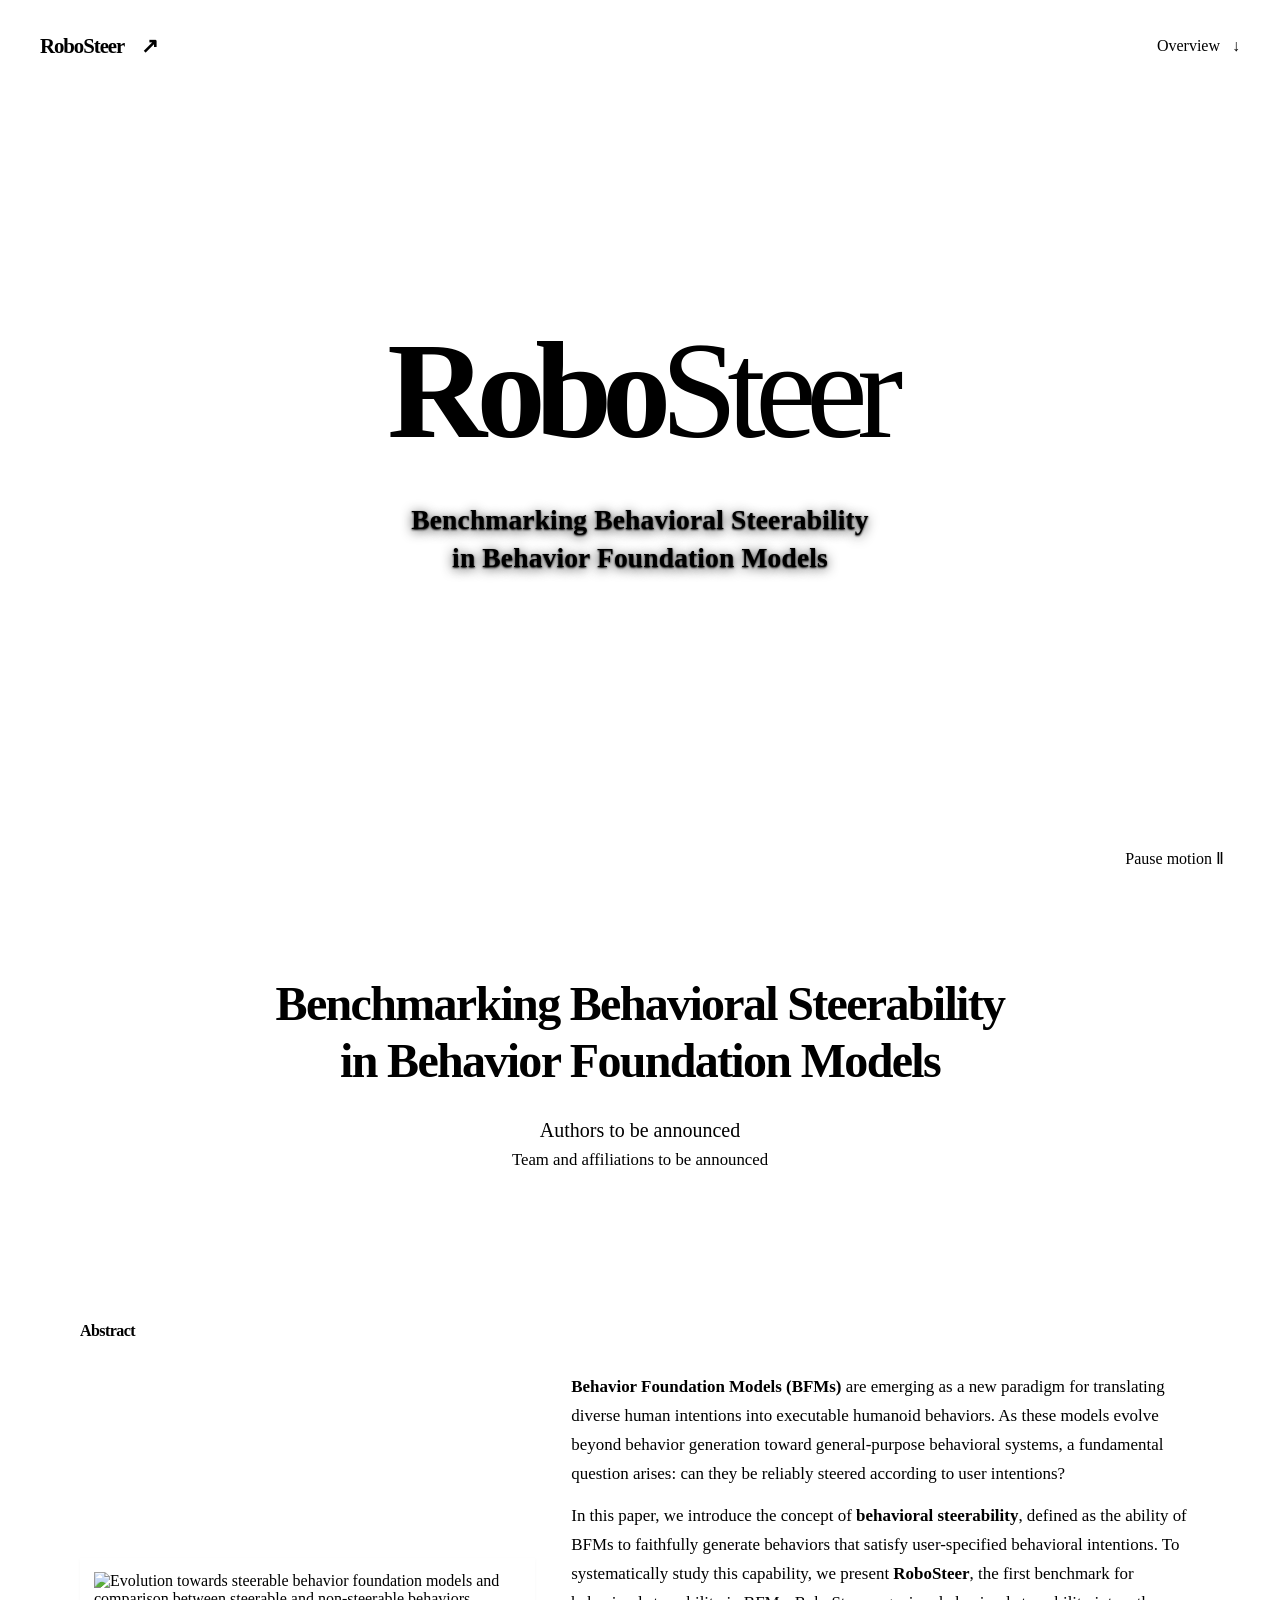
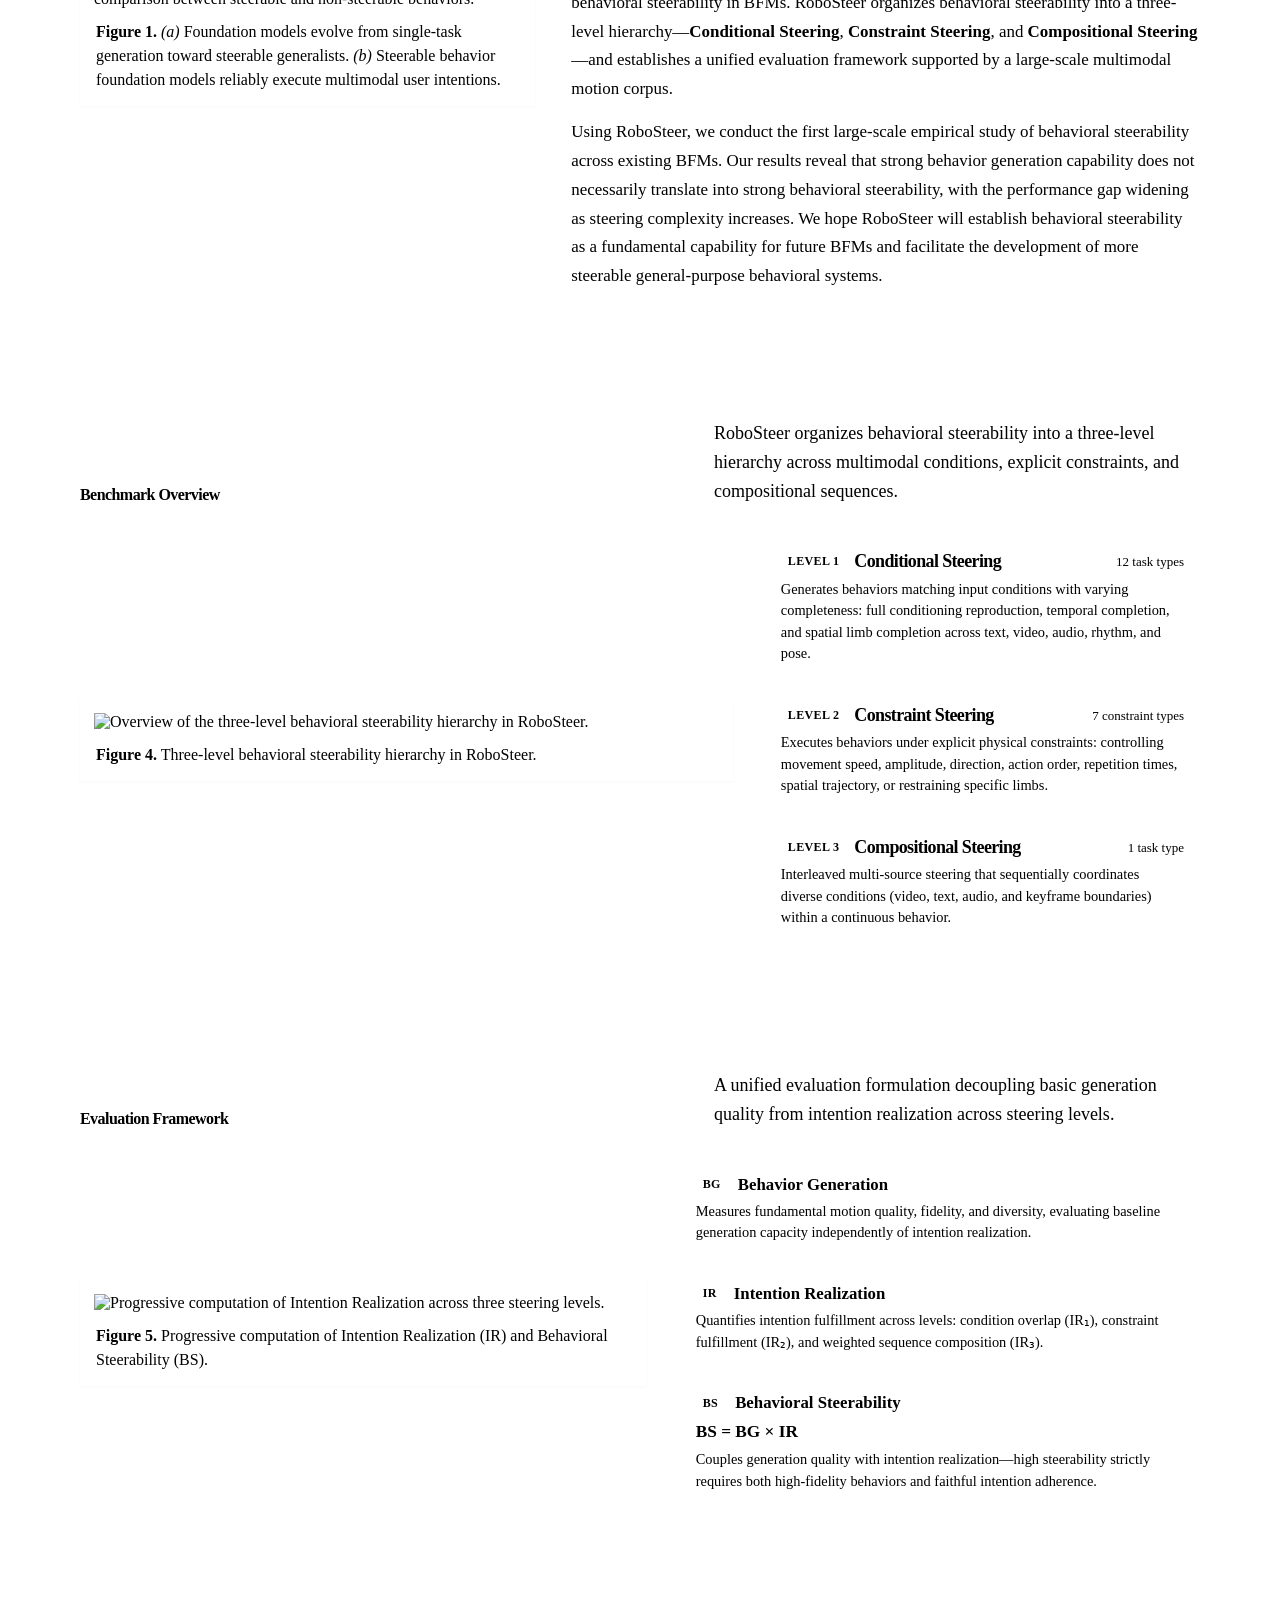
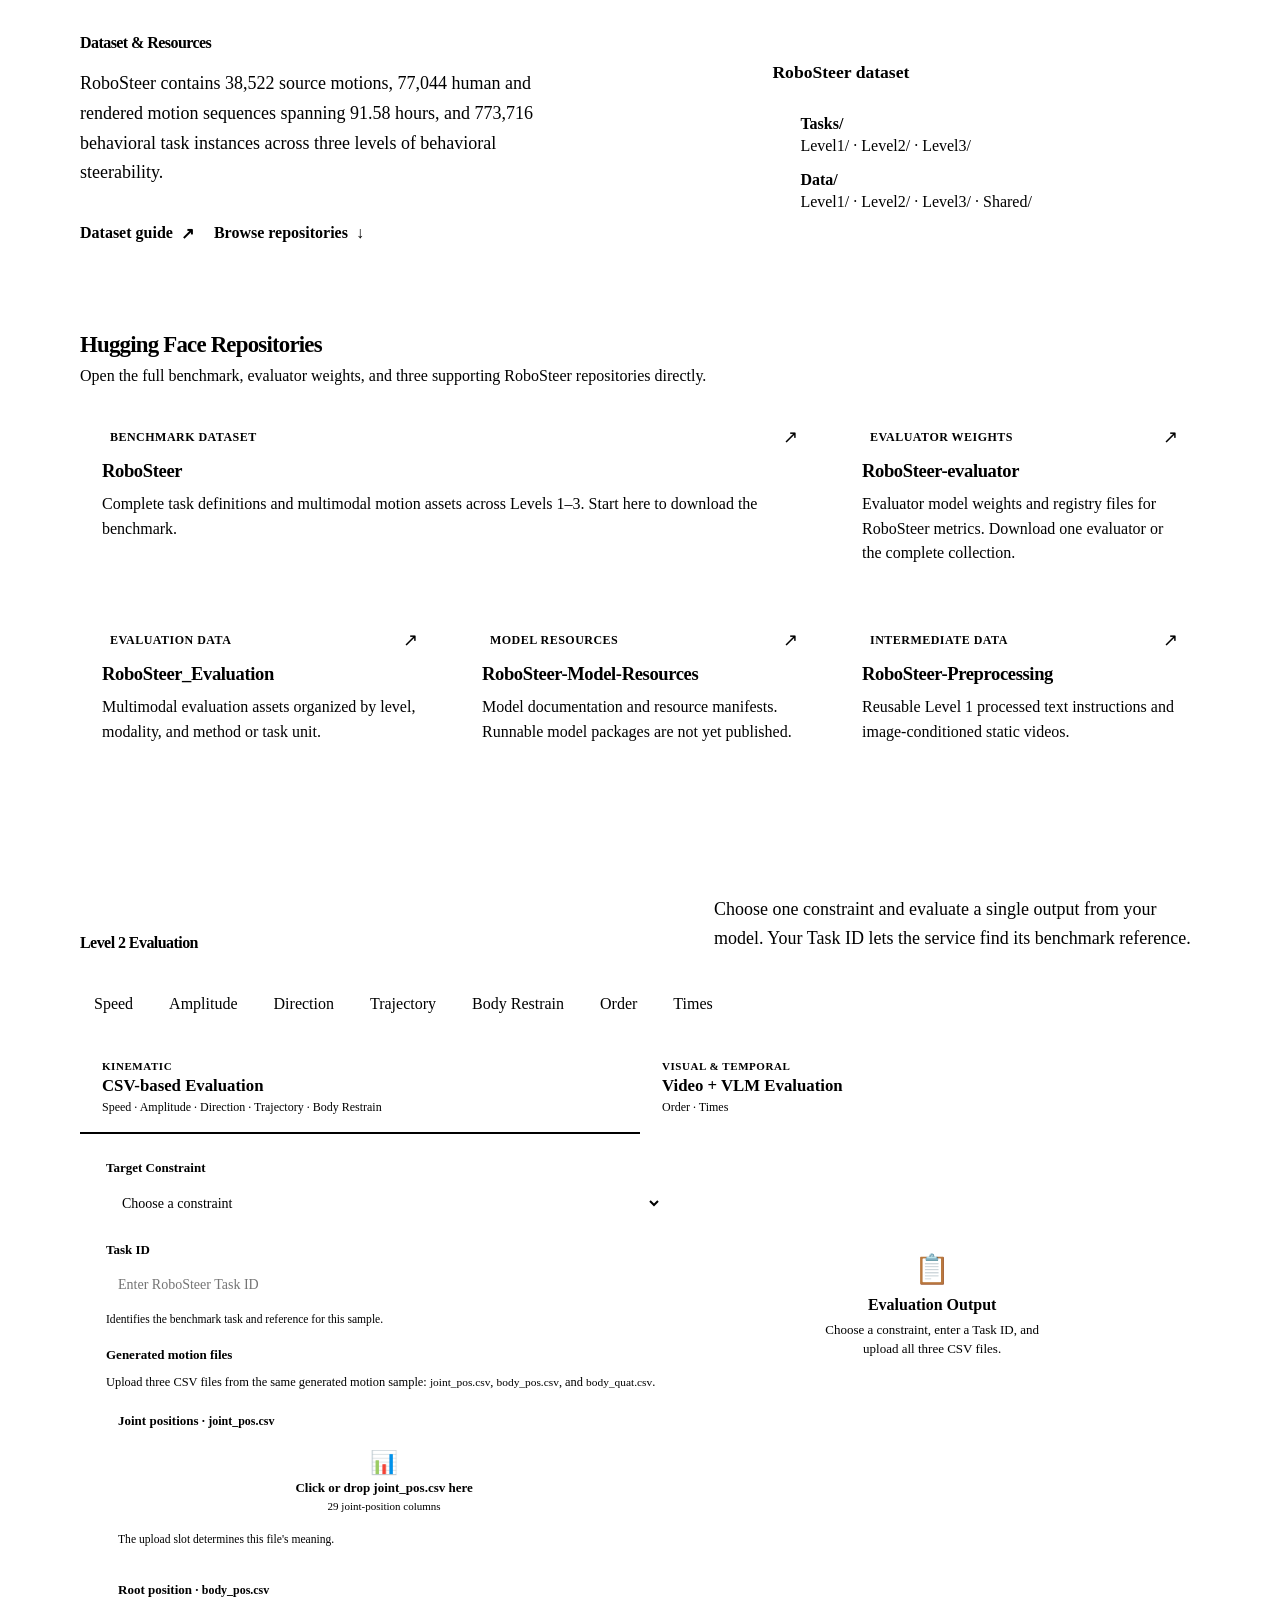
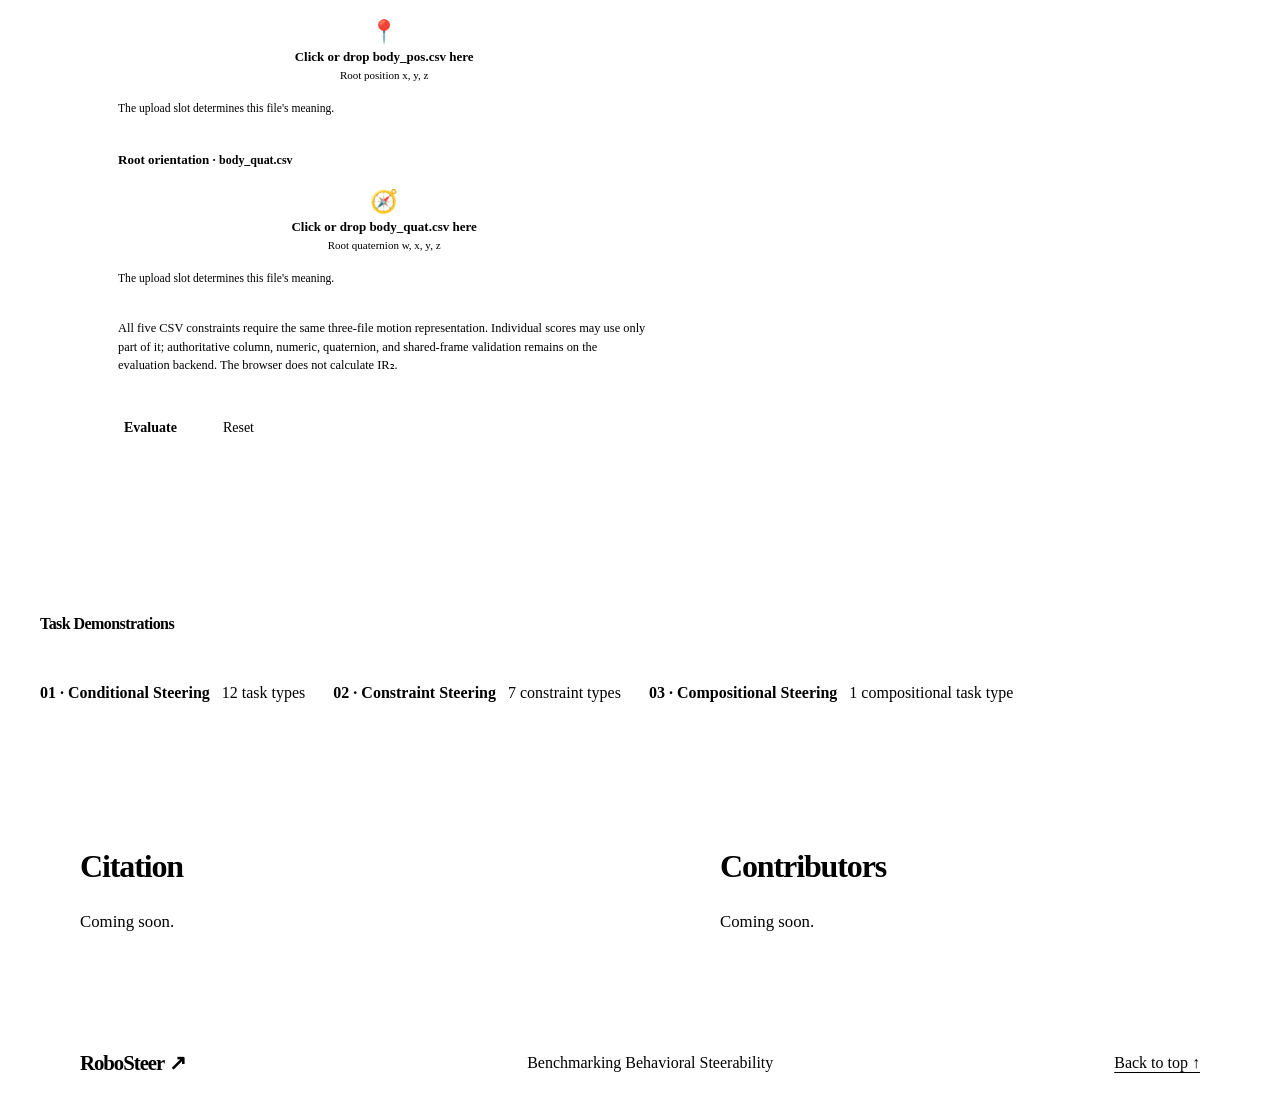
==== index.html @ c8e5ea8f "Remove Level 2 Try a Demo controls" ====
<!doctype html>
<html lang="en">
<head>
  <meta charset="utf-8">
  <meta name="viewport" content="width=device-width, initial-scale=1">
  <meta name="description" content="RoboSteer — Benchmarking Behavioral Steerability in Behavior Foundation Models. Explore the benchmark, motion examples, and project resources.">
  <meta name="theme-color" content="#10151b">
  <meta property="og:title" content="RoboSteer — Benchmarking Behavioral Steerability in Behavior Foundation Models">
  <meta property="og:description" content="Benchmarking Behavioral Steerability in Behavior Foundation Models.">
  <meta property="og:type" content="website">
  <title>RoboSteer — Benchmarking Behavioral Steerability in Behavior Foundation Models</title>
  <link rel="icon" href="assets/favicon.svg" type="image/svg+xml">
  <link rel="stylesheet" href="assets/fonts/fonts.css">
  <link rel="stylesheet" href="tokens.css">
  <link rel="stylesheet" href="styles.css?v=hf-navigation-20261003">
  <script src="site-content.js?v=hf-resources-20261003" defer></script>
  <script src="script.js?v=hf-buttons-20261003" defer></script>
  <script src="evaluation-config.js?v=level2-20261004-2" defer></script>
  <script src="evaluation-service.js?v=level2-20261004-2" defer></script>
  <script src="evaluation-ui.js?v=level2-20261004-2" defer></script>
</head>
<body>
  <a class="skip-link" href="#paper">Skip to project information</a>
  <main>
    <!-- 1. Title / Hero -->
    <section class="hero" id="home" aria-labelledby="hero-title">
      <div class="motion-wall" id="motion-wall" aria-hidden="true"><div class="hero-shade"></div></div>
      <header class="hero-nav"><a href="#home" class="wordmark" aria-label="RoboSteer home">RoboSteer<span class="brand-mark" aria-hidden="true">↗</span></a><a href="#paper">Overview <span aria-hidden="true">↓</span></a></header>
      <div class="hero-copy">
        <h1 id="hero-title">Robo<span>Steer</span></h1>
        <p>Benchmarking Behavioral Steerability<br class="desktop-break"> in Behavior Foundation Models</p>
      </div>
      <div class="hero-bottom"><button id="motion-toggle" type="button" aria-pressed="false">Pause motion <span aria-hidden="true">Ⅱ</span></button></div>
    </section>

    <section class="paper section" id="paper" aria-labelledby="paper-title">
      <div class="paper-inner">
        <h2 id="paper-title">Benchmarking Behavioral Steerability<br class="desktop-break"> in Behavior Foundation Models</h2>
        <p class="authors" id="authors">Authors to be announced</p>
        <p class="team" id="team">Team and affiliations to be announced</p>
        <nav class="resource-links" aria-label="Project resources" id="resource-links"></nav>
      </div>
    </section>

    <!-- 2. Abstract + Figure 1 -->
    <section class="section abstract-section" id="abstract-section" aria-labelledby="abstract-title">
      <div class="section-heading">
        <h2 id="abstract-title">Abstract</h2>
      </div>
      <div class="split-layout abstract-split">
        <figure class="paper-figure abstract-figure" id="fig-motivation">
          <img src="assets/figures/figure1-steerability-motivation.png" alt="Evolution towards steerable behavior foundation models and comparison between steerable and non-steerable behaviors." loading="lazy">
          <figcaption><strong>Figure 1.</strong> <em>(a)</em> Foundation models evolve from single-task generation toward steerable generalists. <em>(b)</em> Steerable behavior foundation models reliably execute multimodal user intentions.</figcaption>
        </figure>
        <div class="abstract-body" id="abstract">
          <p><strong>Behavior Foundation Models (BFMs)</strong> are emerging as a new paradigm for translating diverse human intentions into executable humanoid behaviors. As these models evolve beyond behavior generation toward general-purpose behavioral systems, a fundamental question arises: can they be reliably steered according to user intentions?</p>
          <p>In this paper, we introduce the concept of <strong>behavioral steerability</strong>, defined as the ability of BFMs to faithfully generate behaviors that satisfy user-specified behavioral intentions. To systematically study this capability, we present <strong>RoboSteer</strong>, the first benchmark for behavioral steerability in BFMs. RoboSteer organizes behavioral steerability into a three-level hierarchy—<strong>Conditional Steering</strong>, <strong>Constraint Steering</strong>, and <strong>Compositional Steering</strong>—and establishes a unified evaluation framework supported by a large-scale multimodal motion corpus.</p>
          <p>Using RoboSteer, we conduct the first large-scale empirical study of behavioral steerability across existing BFMs. Our results reveal that strong behavior generation capability does not necessarily translate into strong behavioral steerability, with the performance gap widening as steering complexity increases. We hope RoboSteer will establish behavioral steerability as a fundamental capability for future BFMs and facilitate the development of more steerable general-purpose behavioral systems.</p>
        </div>
      </div>
    </section>

    <!-- 3. Benchmark Overview + Figure 4 -->
    <section class="section overview-section" id="overview" aria-labelledby="overview-title">
      <div class="section-heading">
        <h2 id="overview-title">Benchmark Overview</h2>
        <p>RoboSteer organizes behavioral steerability into a three-level hierarchy across multimodal conditions, explicit constraints, and compositional sequences.</p>
      </div>

      <div class="split-layout overview-split">
        <figure class="paper-figure hierarchy-figure" id="fig-hierarchy">
          <img src="assets/figures/figure4-robosteer-hierarchy.png" alt="Overview of the three-level behavioral steerability hierarchy in RoboSteer." loading="lazy">
          <figcaption><strong>Figure 4.</strong> Three-level behavioral steerability hierarchy in RoboSteer.</figcaption>
        </figure>

        <div class="overview-levels">
          <article class="compact-level">
            <div class="compact-level-header">
              <span class="level-badge">Level 1</span>
              <h3>Conditional Steering</h3>
              <span class="task-count">12 task types</span>
            </div>
            <p>Generates behaviors matching input conditions with varying completeness: full conditioning reproduction, temporal completion, and spatial limb completion across text, video, audio, rhythm, and pose.</p>
          </article>

          <article class="compact-level">
            <div class="compact-level-header">
              <span class="level-badge">Level 2</span>
              <h3>Constraint Steering</h3>
              <span class="task-count">7 constraint types</span>
            </div>
            <p>Executes behaviors under explicit physical constraints: controlling movement speed, amplitude, direction, action order, repetition times, spatial trajectory, or restraining specific limbs.</p>
          </article>

          <article class="compact-level">
            <div class="compact-level-header">
              <span class="level-badge">Level 3</span>
              <h3>Compositional Steering</h3>
              <span class="task-count">1 task type</span>
            </div>
            <p>Interleaved multi-source steering that sequentially coordinates diverse conditions (video, text, audio, and keyframe boundaries) within a continuous behavior.</p>
          </article>
        </div>
      </div>
    </section>

    <!-- 4. Evaluation Framework + Figure 5 -->
    <section class="section framework-section" id="evaluation-framework" aria-labelledby="framework-title">
      <div class="section-heading">
        <h2 id="framework-title">Evaluation Framework</h2>
        <p>A unified evaluation formulation decoupling basic generation quality from intention realization across steering levels.</p>
      </div>
      <div class="split-layout framework-split">
        <figure class="paper-figure framework-figure" id="fig-framework">
          <img src="assets/figures/figure5-evaluation-framework.png" alt="Progressive computation of Intention Realization across three steering levels." loading="lazy">
          <figcaption><strong>Figure 5.</strong> Progressive computation of Intention Realization (IR) and Behavioral Steerability (BS).</figcaption>
        </figure>
        <div class="framework-summary">
          <div class="metric-card">
            <div class="metric-header">
              <span class="metric-badge">BG</span>
              <h4>Behavior Generation</h4>
            </div>
            <p>Measures fundamental motion quality, fidelity, and diversity, evaluating baseline generation capacity independently of intention realization.</p>
          </div>
          <div class="metric-card">
            <div class="metric-header">
              <span class="metric-badge">IR</span>
              <h4>Intention Realization</h4>
            </div>
            <p>Quantifies intention fulfillment across levels: condition overlap (IR₁), constraint fulfillment (IR₂), and weighted sequence composition (IR₃).</p>
          </div>
          <div class="metric-card metric-primary">
            <div class="metric-header">
              <span class="metric-badge">BS</span>
              <h4>Behavioral Steerability</h4>
            </div>
            <p class="formula-line"><strong>BS = BG × IR</strong></p>
            <p>Couples generation quality with intention realization—high steerability strictly requires both high-fidelity behaviors and faithful intention adherence.</p>
          </div>
        </div>
      </div>
    </section>

    <!-- 5. Dataset / Resources -->
    <section class="section dataset-section" id="dataset" aria-labelledby="dataset-title">
      <div class="dataset-header-grid">
        <div>
          <h2 id="dataset-title">Dataset &amp; Resources</h2>
          <p>RoboSteer contains 38,522 source motions, 77,044 human and rendered motion sequences spanning 91.58 hours, and 773,716 behavioral task instances across three levels of behavioral steerability.</p>
          <div class="dataset-actions">
            <a class="text-link" href="docs/dataset-guide.html">Dataset guide <span aria-hidden="true">↗</span></a>
            <a class="text-link hf-section-link" href="#hf-repositories">Browse repositories <span aria-hidden="true">↓</span></a>
          </div>
        </div>
        <div class="dataset-tree" role="img" aria-label="The dataset root contains Tasks with Levels 1, 2 and 3, and Data with Levels 1, 2, 3 and Shared.">
          <div class="tree-root">RoboSteer dataset</div>
          <div class="tree-branch"><strong>Tasks/</strong><span>Level1/ · Level2/ · Level3/</span></div>
          <div class="tree-branch"><strong>Data/</strong><span>Level1/ · Level2/ · Level3/ · Shared/</span></div>
        </div>
      </div>

      <div class="hf-resources" id="hf-repositories" aria-labelledby="hf-resources-title">
        <h3 class="hf-resources-title" id="hf-resources-title">Hugging Face Repositories</h3>
        <p class="hf-resources-intro">Open the full benchmark, evaluator weights, and three supporting RoboSteer repositories directly.</p>
        <div class="hf-cards-grid">
          <a class="hf-card hf-card-primary" href="https://huggingface.co/datasets/YanCORANV/RoboSteer" target="_blank" rel="noopener noreferrer">
            <div class="hf-card-top">
              <span class="hf-badge">Benchmark dataset</span>
              <span class="hf-arrow" aria-hidden="true">↗</span>
            </div>
            <h4>RoboSteer</h4>
            <p>Complete task definitions and multimodal motion assets across Levels 1–3. Start here to download the benchmark.</p>
          </a>
          <a class="hf-card" href="https://huggingface.co/Leontc/RoboSteer-evaluator" target="_blank" rel="noopener noreferrer">
            <div class="hf-card-top">
              <span class="hf-badge">Evaluator weights</span>
              <span class="hf-arrow" aria-hidden="true">↗</span>
            </div>
            <h4>RoboSteer-evaluator</h4>
            <p>Evaluator model weights and registry files for RoboSteer metrics. Download one evaluator or the complete collection.</p>
          </a>
          <a class="hf-card" href="https://huggingface.co/datasets/PhoebeCC/RoboSteer_Evaluation" target="_blank" rel="noopener noreferrer">
            <div class="hf-card-top">
              <span class="hf-badge">Evaluation data</span>
              <span class="hf-arrow" aria-hidden="true">↗</span>
            </div>
            <h4>RoboSteer_Evaluation</h4>
            <p>Multimodal evaluation assets organized by level, modality, and method or task unit.</p>
          </a>
          <a class="hf-card" href="https://huggingface.co/datasets/PhoebeCC/RoboSteer-Model-Resources" target="_blank" rel="noopener noreferrer">
            <div class="hf-card-top">
              <span class="hf-badge">Model resources</span>
              <span class="hf-arrow" aria-hidden="true">↗</span>
            </div>
            <h4>RoboSteer-Model-Resources</h4>
            <p>Model documentation and resource manifests. Runnable model packages are not yet published.</p>
          </a>
          <a class="hf-card" href="https://huggingface.co/datasets/PhoebeCC/RoboSteer-Preprocessing" target="_blank" rel="noopener noreferrer">
            <div class="hf-card-top">
              <span class="hf-badge">Intermediate Data</span>
              <span class="hf-arrow" aria-hidden="true">↗</span>
            </div>
            <h4>RoboSteer-Preprocessing</h4>
            <p>Reusable Level 1 processed text instructions and image-conditioned static videos.</p>
          </a>
        </div>
      </div>
    </section>

    <!-- 6. Level 2 Evaluation -->
    <section class="section evaluation-section" id="evaluation" aria-labelledby="evaluation-title">
      <div class="section-heading">
        <h2 id="evaluation-title">Level 2 Evaluation</h2>
        <p>Choose one constraint and evaluate a single output from your model. Your Task ID lets the service find its benchmark reference.</p>
      </div>
      <div class="eval-constraint-picker" id="eval-constraint-picker" role="group" aria-label="Choose one of seven Level 2 constraints">
        <button type="button" data-constraint="speed" aria-pressed="false">Speed</button>
        <button type="button" data-constraint="amplitude" aria-pressed="false">Amplitude</button>
        <button type="button" data-constraint="direction" aria-pressed="false">Direction</button>
        <button type="button" data-constraint="trajectory" aria-pressed="false">Trajectory</button>
        <button type="button" data-constraint="body_restrain" aria-pressed="false">Body Restrain</button>
        <button type="button" data-constraint="order" aria-pressed="false">Order</button>
        <button type="button" data-constraint="times" aria-pressed="false">Times</button>
      </div>

      <div class="eval-card">
        <div class="eval-tabs" role="tablist" aria-label="Evaluation asset type">
          <button class="eval-tab active" id="tab-csv" role="tab" aria-selected="true" aria-controls="panel-csv" type="button"><span class="tab-badge">Kinematic</span><span class="tab-title">CSV-based Evaluation</span><span class="tab-subtitle">Speed · Amplitude · Direction · Trajectory · Body Restrain</span></button>
          <button class="eval-tab" id="tab-vlm" role="tab" aria-selected="false" aria-controls="panel-vlm" type="button"><span class="tab-badge">Visual &amp; Temporal</span><span class="tab-title">Video + VLM Evaluation</span><span class="tab-subtitle">Order · Times</span></button>
        </div>

        <div class="eval-panel active" id="panel-csv" role="tabpanel" aria-labelledby="tab-csv">
          <div class="eval-grid">
            <form class="eval-form" id="csv-evaluation-form" novalidate>
              <div class="eval-field"><label class="eval-label" for="csv-constraint-select">Target Constraint</label><select id="csv-constraint-select" class="eval-select" name="constraint"><option value="">Choose a constraint</option><option value="speed">Speed</option><option value="amplitude">Amplitude</option><option value="direction">Direction</option><option value="trajectory">Trajectory</option><option value="body_restrain">Body Restrain</option></select></div>
              <div class="eval-field"><label class="eval-label" for="csv-task-id">Task ID</label><input id="csv-task-id" name="task_id" class="eval-input" type="text" autocomplete="off" spellcheck="false" placeholder="Enter RoboSteer Task ID"><span class="field-hint">Identifies the benchmark task and reference for this sample.</span></div>
              <div class="eval-field eval-upload-group">
                <span class="eval-label">Generated motion files</span>
                <p class="eval-upload-intro">Upload three CSV files from the same generated motion sample: <code>joint_pos.csv</code>, <code>body_pos.csv</code>, and <code>body_quat.csv</code>.</p>
                <div class="csv-upload-list">
                  <section class="csv-upload-slot" aria-labelledby="csv-joint-pos-label">
                    <label class="eval-label" id="csv-joint-pos-label" for="csv-joint-pos-file-input">Joint positions · <code>joint_pos.csv</code></label>
                    <div class="eval-dropzone" id="csv-joint-pos-dropzone" tabindex="0" role="button" aria-label="Upload joint_pos.csv"><input type="file" id="csv-joint-pos-file-input" class="dropzone-input" tabindex="-1" aria-hidden="true"><div class="dropzone-content"><span class="dropzone-icon" aria-hidden="true">📊</span><span class="dropzone-text" id="csv-joint-pos-file-name">Click or drop joint_pos.csv here</span><span class="dropzone-sub">29 joint-position columns</span></div></div>
                    <div class="eval-file-actions" id="csv-joint-pos-file-actions" hidden><button type="button" id="csv-joint-pos-replace">Replace</button><button type="button" id="csv-joint-pos-remove">Remove</button></div>
                    <span class="field-hint file-slot-note" id="csv-joint-pos-file-note">The upload slot determines this file's meaning.</span>
                  </section>
                  <section class="csv-upload-slot" aria-labelledby="csv-body-pos-label">
                    <label class="eval-label" id="csv-body-pos-label" for="csv-body-pos-file-input">Root position · <code>body_pos.csv</code></label>
                    <div class="eval-dropzone" id="csv-body-pos-dropzone" tabindex="0" role="button" aria-label="Upload body_pos.csv"><input type="file" id="csv-body-pos-file-input" class="dropzone-input" tabindex="-1" aria-hidden="true"><div class="dropzone-content"><span class="dropzone-icon" aria-hidden="true">📍</span><span class="dropzone-text" id="csv-body-pos-file-name">Click or drop body_pos.csv here</span><span class="dropzone-sub">Root position x, y, z</span></div></div>
                    <div class="eval-file-actions" id="csv-body-pos-file-actions" hidden><button type="button" id="csv-body-pos-replace">Replace</button><button type="button" id="csv-body-pos-remove">Remove</button></div>
                    <span class="field-hint file-slot-note" id="csv-body-pos-file-note">The upload slot determines this file's meaning.</span>
                  </section>
                  <section class="csv-upload-slot" aria-labelledby="csv-body-quat-label">
                    <label class="eval-label" id="csv-body-quat-label" for="csv-body-quat-file-input">Root orientation · <code>body_quat.csv</code></label>
                    <div class="eval-dropzone" id="csv-body-quat-dropzone" tabindex="0" role="button" aria-label="Upload body_quat.csv"><input type="file" id="csv-body-quat-file-input" class="dropzone-input" tabindex="-1" aria-hidden="true"><div class="dropzone-content"><span class="dropzone-icon" aria-hidden="true">🧭</span><span class="dropzone-text" id="csv-body-quat-file-name">Click or drop body_quat.csv here</span><span class="dropzone-sub">Root quaternion w, x, y, z</span></div></div>
                    <div class="eval-file-actions" id="csv-body-quat-file-actions" hidden><button type="button" id="csv-body-quat-replace">Replace</button><button type="button" id="csv-body-quat-remove">Remove</button></div>
                    <span class="field-hint file-slot-note" id="csv-body-quat-file-note">The upload slot determines this file's meaning.</span>
                  </section>
                </div>
                <p class="eval-contract-note">All five CSV constraints require the same three-file motion representation. Individual scores may use only part of it; authoritative column, numeric, quaternion, and shared-frame validation remains on the evaluation backend. The browser does not calculate IR₂.</p>
              </div>
              <div class="eval-actions"><button type="submit" class="btn-eval" id="btn-eval-csv">Evaluate</button><button type="button" class="btn-reset" id="btn-reset-csv">Reset</button></div>
            </form>
            <div class="eval-result-card" id="csv-result-box" role="status" aria-live="polite"><div class="result-placeholder"><span class="placeholder-icon">📋</span><h4>Evaluation Output</h4><p>Choose a constraint, enter a Task ID, and upload all three CSV files.</p></div></div>
          </div>
        </div>

        <div class="eval-panel" id="panel-vlm" role="tabpanel" aria-labelledby="tab-vlm" hidden>
          <div class="eval-grid">
            <form class="eval-form" id="vlm-evaluation-form" novalidate>
              <div class="eval-field"><label class="eval-label" for="vlm-constraint-select">Target Constraint</label><select id="vlm-constraint-select" class="eval-select" name="constraint"><option value="">Choose a constraint</option><option value="order">Order</option><option value="times">Times</option></select></div>
              <div class="eval-field"><label class="eval-label" for="vlm-task-id">Task ID</label><input id="vlm-task-id" name="task_id" class="eval-input" type="text" autocomplete="off" spellcheck="false" placeholder="Enter RoboSteer Task ID"><span class="field-hint">Identifies the benchmark task and reference for this sample.</span></div>
              <div class="eval-field"><label class="eval-label" for="vlm-provider-select">VLM Provider</label><select id="vlm-provider-select" class="eval-select" name="provider"><option value="">Choose a provider</option></select></div>
              <div class="eval-field"><label class="eval-label" for="vlm-model-name">Model Name</label><input type="text" id="vlm-model-name" class="eval-input" name="model_name" autocomplete="off" autocapitalize="off" spellcheck="false" placeholder="Enter the provider's model ID" required><span class="field-hint">Use the exact model ID recognized by the selected service.</span></div>
              <div class="eval-field"><label class="eval-label" for="vlm-base-url">Base URL</label><input type="url" id="vlm-base-url" class="eval-input" name="base_url" autocomplete="off" autocapitalize="off" spellcheck="false" inputmode="url" placeholder="https://example.com/v1"><span class="field-hint">Enter an API root, not a request path. It must be reachable from the evaluation backend; this webpage never calls your model service directly. HTTPS is required on the published site.</span></div>
              <div class="eval-field"><label class="eval-label" for="vlm-api-key">API Key</label><input type="password" id="vlm-api-key" class="eval-input" name="api_key" autocomplete="off" autocapitalize="off" spellcheck="false" required><span class="field-hint">Required for every provider in this version and used only for this request. It is never stored by the webpage.</span></div>
              <div class="eval-field">
                <label class="eval-label" for="vlm-file-input">Model output video</label>
                <div class="eval-dropzone" id="vlm-dropzone" tabindex="0" role="button" aria-label="Upload video file"><input type="file" id="vlm-file-input" class="dropzone-input" tabindex="-1" aria-hidden="true"><div class="dropzone-content"><span class="dropzone-icon" aria-hidden="true">🎬</span><span class="dropzone-text" id="vlm-file-name">Click or drop a video file here</span><span class="dropzone-sub" id="vlm-file-types">One sample · Video</span></div></div>
                <div class="eval-file-actions" id="vlm-file-actions" hidden><button type="button" id="vlm-replace">Replace</button><button type="button" id="vlm-remove">Remove</button></div>
              </div>
              <div class="eval-actions"><button type="submit" class="btn-eval" id="btn-eval-vlm">Evaluate</button><button type="button" class="btn-reset" id="btn-reset-vlm">Reset</button></div>
            </form>
            <div class="eval-result-card" id="vlm-result-box" role="status" aria-live="polite"><div class="result-placeholder"><span class="placeholder-icon">👁️</span><h4>VLM Evaluation Output</h4><p>Choose Order or Times, enter a Task ID, upload video, and provide your VLM credentials.</p></div></div>
          </div>
        </div>
      </div>
      <p class="eval-backend-note" id="eval-backend-note"></p>
    </section>

    <!-- 7. Task Demonstrations -->
    <section class="cases-section" id="cases" aria-labelledby="cases-title">
      <div class="section">
        <div class="section-heading"><h2 id="cases-title">Task Demonstrations</h2></div>
        <nav class="case-navigation" aria-label="Browse cases by benchmark level">
          <a href="#cases-level-1">01 · Conditional Steering <span>12 task types</span></a>
          <a href="#cases-level-2">02 · Constraint Steering <span>7 constraint types</span></a>
          <a href="#cases-level-3">03 · Compositional Steering <span>1 compositional task type</span></a>
        </nav>
        <div id="case-grid"></div>
      </div>
    </section>

    <!-- 8. Citation & 9. Contributors -->
    <section class="section closing" id="citation" aria-labelledby="citation-title">
      <div>
        <h2 id="citation-title">Citation</h2>
        <p id="citation-note">Coming soon.</p>
        <pre id="bibtex" hidden></pre>
        <button class="copy-button" id="copy-citation" type="button" hidden>Copy BibTeX</button>
        <p id="copy-status" role="status"></p>
      </div>
      <div>
        <h2 id="contributors-title">Contributors</h2>
        <p id="contributors">Coming soon.</p>
      </div>
    </section>
  </main>
  <footer>
    <a href="#home" class="wordmark">RoboSteer<span class="brand-mark" aria-hidden="true">↗</span></a>
    <span>Benchmarking Behavioral Steerability</span>
    <a href="#home">Back to top ↑</a>
  </footer>
  <noscript>
    <p class="noscript-note">Enable JavaScript to view the motion wall and dynamic examples. The benchmark overview and dataset guide are available above.</p>
  </noscript>
</body>
</html>
---- styles.css ----
/* Hallmark · macrostructure: Marquee Hero · tone: technical · theme: Plain · anchor hue: blue · nav: N9 · footer: Ft2 */
/* Hallmark · source-level critique: P4 H4 E3 S5 R4 V4; rendered viewport QA not performed. */
/* User reference: BFM-Zero motion backdrop + academic paper information. */
* { box-sizing: border-box; }
html, body { margin: 0; overflow-x: clip; }
html { scroll-behavior: smooth; scroll-padding-top: 24px; }
body { background: var(--color-paper); color: var(--color-ink); font: 400 var(--text-body)/1.65 var(--font-body); }
button, a { -webkit-tap-highlight-color: var(--color-transparent); }
a { color: inherit; text-underline-offset: .25em; }
button { font: inherit; cursor: pointer; }
a:focus-visible, button:focus-visible, summary:focus-visible, video:focus-visible { outline: 3px solid var(--color-focus); outline-offset: 5px; }
button:disabled, [aria-disabled="true"] { cursor: default; }
button:active:not(:disabled), a:active { opacity: .8; }
h1, h2, h3 { font-family: var(--font-display); line-height: 1.18; letter-spacing: -.035em; font-style: normal; min-width: 0; overflow-wrap: anywhere; }
p, h1, h2, h3, ul { margin-top: 0; }
img, video { max-width: 100%; display: block; }
[hidden] { display: none !important; }
.skip-link { position: absolute; z-index: 20; left: 16px; top: -100px; padding: 12px 20px; background: var(--color-paper); }
.skip-link:focus { top: 12px; }
.hero { height: var(--wall-height, 100svh); position: relative; isolation: isolate; background: var(--color-dark); color: var(--color-white); display: grid; align-items: center; }
.motion-wall { position: absolute; inset: 0; display: grid; grid-template-columns: repeat(var(--wall-columns, 6), minmax(0, 1fr)); grid-template-rows: repeat(var(--wall-rows, 4), minmax(0, 1fr)); gap: 0; background: var(--color-motion-backdrop); z-index: -3; }
.motion-tile { position: relative; container-type: inline-size; min-width: 0; min-height: 0; padding: 0; border: 0; }
.motion-label { position: absolute; z-index: 2; left: 50%; top: 50%; transform: translate(-50%, -50%); width: 94%; color: var(--color-white); opacity: .18; font: 700 clamp(1.125rem, 11cqw, 4rem)/1.05 var(--font-display); letter-spacing: -.035em; text-align: center; text-wrap: balance; pointer-events: none; }
.motion-tile video { width: 100%; height: 100%; object-fit: contain; object-position: center; min-height: 0; min-width: 0; border: 0; border-radius: 0; }
.motion-tile.failed video { opacity: .25; }
.hero-shade { position: absolute; inset: 0; z-index: 1; pointer-events: none; background: radial-gradient(ellipse 60% 32% at 50% 62%, oklch(8% 0.02 250 / .58), oklch(8% 0.02 250 / .3) 48%, transparent 100%), linear-gradient(180deg, var(--color-veil-edge), var(--color-veil) 30%, var(--color-veil) 65%, var(--color-veil-edge)); }
.hero-nav { position: absolute; top: 0; width: 100%; display: flex; align-items: center; justify-content: space-between; padding: 24px 40px; gap: 16px; }
.hero-nav a { text-decoration: none; min-height: 44px; display: inline-flex; align-items: center; gap: 12px; white-space: nowrap; }
.wordmark { font-family: var(--font-display); font-weight: 700; font-size: 1.3rem; letter-spacing: -.05em; text-decoration: none; }
.brand-mark { color: inherit; margin-left: 5px; }
.hero-copy { padding: 100px 24px; text-align: center; }
.hero-copy h1 { font-size: clamp(4rem, 10.8vw, 10rem); font-weight: 650; line-height: 1; margin-bottom: 40px; letter-spacing: -.075em; }
.hero-copy h1 span { font-weight: 400; }
.hero-copy p { max-width: 840px; margin: 0 auto; color: var(--color-white); font-size: clamp(1.25rem, 2.15vw, 1.875rem); font-weight: 650; line-height: 1.4; letter-spacing: .005em; text-shadow: 0 1px 2px oklch(0% 0 0 / .95), 0 2px 12px oklch(0% 0 0 / .85); text-wrap: balance; }
.hero-bottom { position: absolute; bottom: 20px; left: 40px; right: 40px; display: flex; align-items: center; justify-content: flex-end; gap: 16px; font-size: var(--text-sm); }
.hero-bottom p { margin: 0; color: var(--color-hero-muted); }
.hero-bottom button { background: var(--color-dark); color: var(--color-white); border: 1px solid var(--color-hero-line); padding: 8px 16px; min-height: 44px; border-radius: var(--radius-sm); white-space: nowrap; }
.hero-bottom button:hover { background: var(--color-wall); }
.section { max-width: 1200px; margin: 0 auto; padding: 64px 40px; }
.paper { text-align: center; padding-top: 76px; padding-bottom: 60px; }
.paper-inner { max-width: 1020px; margin: auto; }
.project-name { color: var(--color-accent); font-family: var(--font-display); font-weight: 600; font-size: 1.4rem; margin-bottom: 16px; }
.paper h2 { font-size: clamp(2rem, 1.5rem + 2vw, 3rem); margin-bottom: 30px; }
.authors { color: var(--color-accent); font-size: clamp(1.1rem, 1.05rem + 0.25vw, 1.25rem); margin-bottom: 8px; }
.team { color: var(--color-muted); font-size: clamp(0.95rem, 0.9rem + 0.2vw, 1.05rem); margin-bottom: 28px; }
.resource-links { display: flex; flex-wrap: wrap; justify-content: center; gap: 12px; }
.resource-link { display: inline-flex; align-items: center; gap: 8px; border-radius: 100px; background: var(--color-ink); border: 1px solid var(--color-ink); color: var(--color-white); min-height: 44px; padding: 10px 22px; text-decoration: none; white-space: nowrap; font-size: var(--text-sm); font-weight: 500; }
.resource-icon { width: 20px; height: 20px; flex: none; }
a.resource-link:hover { background: var(--color-accent); border-color: var(--color-accent); }
.resource-link[aria-disabled="true"] { background: var(--color-soft); color: var(--color-muted); border-color: var(--color-line); }
.resource-link small { font: inherit; opacity: .85; }
.release-note { margin: 20px auto 0; color: var(--color-muted); font-size: var(--text-sm); }

/* Section general */
.abstract-section, .overview-section, .framework-section, .dataset-section, .evaluation-section { border-top: 1px solid var(--color-line); }
.section-heading { display: grid; grid-template-columns: minmax(0, 1.1fr) minmax(0, .9fr); gap: 40px; align-items: end; margin-bottom: 32px; }
.section-heading h2 { font-size: var(--text-heading); margin-bottom: 0; }
.section-heading p { color: var(--color-muted); margin: 0; max-width: 54ch; font-size: clamp(1rem, 0.95rem + 0.25vw, 1.125rem); line-height: 1.6; }

/* Unified Split Layout: Figure + Concise Text */
.split-layout { display: grid; gap: 36px; align-items: start; }

/* Paper Figures */
.paper-figure { margin: 0; background: var(--color-paper); border: 1px solid var(--color-line); border-radius: var(--radius-sm); padding: 14px; box-shadow: 0 1px 4px rgba(0, 0, 0, 0.03); }
.paper-figure img { width: 100%; max-width: 100%; height: auto; object-fit: contain; display: block; border-radius: calc(var(--radius-sm) - 2px); }
.paper-figure figcaption { margin-top: 12px; font-size: var(--text-sm); color: var(--color-muted); line-height: 1.5; padding: 0 2px; }
.paper-figure figcaption strong { color: var(--color-ink); font-weight: 600; }

/* 1. Abstract Split: 42% Fig 1, 58% Abstract Text */
.abstract-split { grid-template-columns: minmax(0, 42fr) minmax(0, 58fr); gap: 36px; align-items: center; }
.abstract-split .abstract-body { max-width: none; }
.abstract-split .abstract-body p { color: var(--color-ink); font-size: clamp(0.96rem, 0.91rem + 0.2vw, 1.06rem); line-height: 1.7; margin-bottom: 0; }
.abstract-split .abstract-body p + p { margin-top: 14px; }
.abstract-split .abstract-body strong { color: var(--color-ink); font-weight: 650; }

/* 2. Overview Split: 60% Fig 4, 40% Levels Text */
.overview-split { grid-template-columns: minmax(0, 60fr) minmax(0, 40fr); gap: 32px; align-items: center; }
.overview-levels { display: flex; flex-direction: column; gap: 12px; }
.compact-level { background: var(--color-soft); border: 1px solid var(--color-line); border-left: 3px solid var(--color-accent); border-radius: var(--radius-sm); padding: 14px 16px; }
.compact-level-header { display: flex; align-items: center; gap: 8px; margin-bottom: 6px; flex-wrap: wrap; }
.level-badge { font-family: var(--font-display); font-weight: 700; font-size: 0.75rem; padding: 2px 7px; border-radius: 4px; background: var(--color-paper); border: 1px solid var(--color-line); color: var(--color-accent); text-transform: uppercase; letter-spacing: 0.03em; }
.compact-level h3 { font-size: clamp(1.025rem, 0.98rem + 0.18vw, 1.15rem); margin: 0; color: var(--color-ink); }
.compact-level .task-count { margin-left: auto; font-size: 0.8125rem; color: var(--color-muted); }
.compact-level p { color: var(--color-muted); font-size: clamp(0.84rem, 0.81rem + 0.12vw, 0.9rem); line-height: 1.5; margin: 0; }

/* 3. Evaluation Framework Split: 52% Fig 5, 48% Metrics Text */
.framework-split { grid-template-columns: minmax(0, 52fr) minmax(0, 48fr); gap: 32px; align-items: center; }
.framework-summary { display: flex; flex-direction: column; gap: 12px; }
.metric-card { background: var(--color-soft); border: 1px solid var(--color-line); border-radius: var(--radius-sm); padding: 14px 18px; }
.metric-header { display: flex; align-items: center; gap: 10px; margin-bottom: 6px; }
.metric-badge { font-family: var(--font-display); font-weight: 700; font-size: 0.75rem; padding: 2px 7px; border-radius: 4px; background: var(--color-paper); border: 1px solid var(--color-line); color: var(--color-accent); text-transform: uppercase; letter-spacing: 0.03em; }
.metric-card h4 { font-family: var(--font-display); font-size: 1.05rem; margin: 0; color: var(--color-ink); }
.metric-card p { color: var(--color-muted); font-size: clamp(0.84rem, 0.81rem + 0.12vw, 0.9rem); line-height: 1.5; margin: 0; }
.metric-primary { border-color: var(--color-accent); background: var(--color-paper); }
.metric-primary .metric-badge { background: var(--color-accent); color: var(--color-white); border-color: var(--color-accent); }
.formula-line { font-family: var(--font-display); font-size: 1.08rem !important; color: var(--color-accent) !important; margin-bottom: 4px !important; }
.cases-section { background: var(--color-soft); }
.case-grid { display: grid; grid-template-columns: repeat(2, minmax(0, 1fr)); gap: 18px; align-items: start; }
.case-navigation { display: flex; flex-wrap: wrap; gap: 4px 28px; border-block: 1px solid var(--color-line); padding: 10px 0; }
.case-navigation a { text-decoration: none; color: var(--color-ink); padding: 8px 0; font-weight: 600; }
.case-navigation span { display: inline; margin-left: 8px; color: var(--color-muted); font-size: var(--text-sm); font-weight: 400; }
.case-intro { max-width: 88ch; color: var(--color-muted); font-size: var(--text-sm); margin: 12px 0 0; }
.case-level-section { margin-top: 40px; }
.case-level-heading { font-size: clamp(1.5rem, 2.5vw, 1.9rem); margin-bottom: 6px; }
.level-intro { margin: 0 0 20px; }
.level-description { color: var(--color-ink); width: 100%; max-width: none; font-size: var(--text-body); line-height: 1.65; margin: 0 0 10px; }
.level-points { list-style: none; padding: 0; margin: 0 0 16px; display: flex; flex-direction: column; gap: 8px; }
.level-points li { position: relative; padding-left: 20px; color: var(--color-muted); font-size: var(--text-sm); line-height: 1.6; }
.level-points li::before { content: "•"; position: absolute; left: 4px; color: var(--color-accent); font-weight: bold; font-size: 1.1em; }
.level-points strong { color: var(--color-ink); font-weight: 600; }
.level-subdescription { color: var(--color-muted); font-size: var(--text-body); line-height: 1.65; margin: 0 0 16px; }
.level-subdescription strong { color: var(--color-ink); font-weight: 600; }
.family-description { color: var(--color-ink); width: 100%; max-width: none; font-size: var(--text-body); line-height: 1.65; margin: 0 0 16px; }
.case-family { margin-top: 22px; }
.family-heading { font: 600 1.2rem/1.3 var(--font-display); border-bottom: 1px solid var(--color-line); padding-bottom: 10px; margin: 0 0 8px; }
.task-index { display: flex; flex-wrap: wrap; gap: 0 16px; margin: 0 0 12px; }
.task-index a { font-size: var(--text-sm); color: var(--color-accent); padding: 6px 0; }
.case { min-width: 0; background: var(--color-paper); border: 1px solid var(--color-line); border-radius: var(--radius-sm); overflow: clip; }
.case-header, .case-input, .case-output, .case-footer { padding: 16px; }
.modality-tabs { display: flex; flex-wrap: wrap; gap: 0 12px; padding: 0 16px; border-bottom: 1px solid var(--color-line); background: var(--color-paper); }
.modality-tab { border: 0; border-bottom: 2px solid var(--color-transparent); padding: 10px 0; min-height: 44px; background: none; color: var(--color-muted); font-size: var(--text-sm); line-height: 1.3; white-space: nowrap; }
.modality-tab:hover { color: var(--color-accent); }
.modality-tab[aria-selected="true"] { color: var(--color-accent); border-bottom-color: var(--color-accent); font-weight: 600; }
.case-variant-panel { min-width: 0; }
.case-header { padding-bottom: 12px; }
.case-title { font: 600 1.25rem/1.25 var(--font-display); letter-spacing: -.03em; margin: 0 0 6px; }
.case-purpose { color: var(--color-muted); margin-bottom: 0; }
.case-input { background: var(--color-soft); border-right: 1px solid var(--color-line); }
.case-block-title { font: 600 .875rem/1.4 var(--font-display); color: var(--color-ink); margin: 0 0 10px; }
.case .input-label { color: var(--color-accent); font-weight: 600; margin: 0 0 6px; }
.input-item + .input-item { margin-top: 12px; }
.input-text { white-space: pre-line; overflow-wrap: anywhere; }
.input-item img { width: 100%; max-height: 200px; object-fit: contain; background: var(--color-paper); }
.input-item video { width: 100%; max-height: 220px; background: var(--color-wall); }
.input-item audio { width: 100%; }
.case-constraint { border-left: 3px solid var(--color-accent); padding: 8px 10px; background: var(--color-paper); margin: 12px 0 0; }
.case-constraint p:last-child { margin: 0; }
.case-duration { font-size: var(--text-sm); color: var(--color-muted); margin: 18px 0 4px; }
.action-sequence { display: flex; padding: 0; list-style-position: inside; gap: 8px; margin: 12px 0 0; }
.action-sequence li { flex: 1; border-top: 2px solid var(--color-accent); padding-top: 8px; font-size: var(--text-sm); }
.task-timeline { display: flex; gap: 3px; margin-bottom: 10px; }
.task-timeline span { flex-basis: 0; min-width: 0; padding: 6px 3px; white-space: pre-line; font-size: .75rem; line-height: 1.5; text-align: center; }
.timeline-condition { background: var(--color-soft); border: 1px solid var(--color-line); }
.timeline-target { background: var(--color-accent); color: var(--color-white); }
.interval-status { color: var(--color-muted); margin: 6px 0 0; }
.interval-status.is-target { color: var(--color-accent); font-weight: 600; }
.case .motion-note { margin: 10px 0 0; color: var(--color-muted); }
.package-info table { border-collapse: collapse; width: 100%; font-size: .75rem; }
.package-info caption { text-align: left; padding: 8px 0; }
.package-info td, .package-info th { text-align: left; padding: 8px 4px; border-bottom: 1px solid var(--color-line); overflow-wrap: anywhere; }
.package-info th { color: var(--color-ink); }
.package-path code { font-size: .75rem; overflow-wrap: anywhere; }
.case-footer { border-top: 0; padding-top: 0; padding-bottom: 8px; font-size: .75rem; color: var(--color-muted); }
.case-id { font-family: var(--font-code); font-size: .6875rem !important; overflow-wrap: anywhere; margin-bottom: 8px; }
.case-footer a { display: inline-block; min-height: 32px; color: var(--color-accent); }
.interleaved-grid { grid-template-columns: minmax(0, 1fr); }
.interleaved-inputs { display: grid; grid-template-columns: repeat(4, minmax(0, 1fr)); gap: 12px; align-items: start; }
.interleaved-inputs .input-item { margin-top: 0; }
.interleaved-grid .case-output { min-width: 0; margin: 0; }
.case-media { aspect-ratio: 4/3; background: var(--color-wall); border-radius: var(--radius-sm); overflow: clip; }
.case-media video { width: 100%; height: 100%; object-fit: contain; }
.case-level { color: var(--color-accent); margin: 0 0 6px; font-size: var(--text-sm); }
.case h3 { font-size: 1.35rem; margin-bottom: 12px; }
.case p { font-size: var(--text-sm); line-height: 1.5; }
.case details { color: var(--color-muted); font-size: var(--text-sm); }
.case summary { cursor: pointer; min-height: 40px; padding: 8px 0; }
.case details p { padding-top: 8px; margin-bottom: 0; overflow-wrap: anywhere; }
.case .media-error { padding: 12px; color: var(--color-ink); background: var(--color-paper); }
.dataset-header-grid { display: grid; grid-template-columns: minmax(0, 1.15fr) minmax(0, 0.85fr); gap: 48px; align-items: start; }
.dataset-header-grid h2 { font-size: var(--text-heading); margin-bottom: 16px; }
.dataset-header-grid p { color: var(--color-muted); font-size: clamp(1rem, 0.95rem + 0.25vw, 1.125rem); line-height: 1.65; max-width: 52ch; margin-bottom: 0; }
.dataset-actions { display: flex; flex-wrap: wrap; gap: 20px; align-items: center; margin-top: 24px; }
.text-link { color: var(--color-accent); display: inline-flex; min-height: 44px; align-items: center; gap: 8px; font-weight: 600; font-size: var(--text-sm); text-decoration: none; border-bottom: 1px solid transparent; }
.text-link:hover { border-bottom-color: var(--color-accent); }
.hf-section-link { color: var(--color-ink); }
.hf-section-link:hover { color: var(--color-accent); border-bottom-color: var(--color-accent); }
.dataset-tree { background: var(--color-soft); padding: 28px; border: 1px solid var(--color-line); border-radius: var(--radius-sm); }
.tree-root { font-weight: 600; font-size: clamp(1rem, 0.95rem + 0.2vw, 1.1rem); padding-bottom: 16px; border-bottom: 1px solid var(--color-line); }
.tree-branch { display: grid; gap: 4px; padding: 16px 0 0 20px; border-left: 1px solid var(--color-line); margin-left: 8px; }
.tree-branch span { font-size: var(--text-sm); color: var(--color-muted); }
.dataset-tree p { font-size: var(--text-sm); margin: 20px 0 0; }

/* Hugging Face Resources */
.hf-resources { border-top: 1px solid var(--color-line); padding-top: 36px; margin-top: 40px; }
.hf-resources-title { font-size: clamp(1.25rem, 1.15rem + 0.35vw, 1.5rem); margin-bottom: 8px; font-family: var(--font-display); }
.hf-resources-intro { color: var(--color-muted); font-size: var(--text-sm); margin-bottom: 20px; }
.hf-cards-grid { display: grid; grid-template-columns: repeat(3, minmax(0, 1fr)); gap: 20px; }
.hf-card { display: flex; flex-direction: column; background: var(--color-soft); border: 1px solid var(--color-line); border-radius: var(--radius-sm); padding: 22px; text-decoration: none; color: inherit; transition: border-color var(--dur-short) var(--ease-out), background var(--dur-short) var(--ease-out), transform var(--dur-short) var(--ease-out); }
.hf-card-primary { grid-column: span 2; }
.hf-card:hover { border-color: var(--color-accent); background: var(--color-paper); transform: translateY(-2px); }
.hf-card-top { display: flex; align-items: center; justify-content: space-between; margin-bottom: 12px; }
.hf-badge { display: inline-block; font-size: 0.75rem; font-weight: 600; text-transform: uppercase; letter-spacing: 0.04em; color: var(--color-accent); background: var(--color-paper); border: 1px solid var(--color-line); padding: 3px 8px; border-radius: 4px; }
.hf-arrow { font-size: 1.1rem; color: var(--color-muted); transition: color var(--dur-short) var(--ease-out), transform var(--dur-short) var(--ease-out); }
.hf-card:hover .hf-arrow { color: var(--color-accent); transform: translate(2px, -2px); }
.hf-card h4 { font-family: var(--font-display); font-size: clamp(1.05rem, 1rem + 0.2vw, 1.18rem); margin: 0 0 10px; letter-spacing: -0.02em; color: var(--color-ink); overflow-wrap: anywhere; }
.hf-card p { font-size: var(--text-sm); color: var(--color-muted); line-height: 1.55; margin: 0; flex-grow: 1; }

/* Level 2 Evaluation */
.eval-constraint-picker { display: flex; flex-wrap: wrap; gap: 8px; margin: 0 0 20px; }
.eval-constraint-picker button { min-height: 40px; padding: 7px 14px; border: 1px solid var(--color-line); border-radius: 4px; background: var(--color-paper); color: var(--color-ink); font-size: var(--text-sm); }
.eval-constraint-picker button:hover, .eval-constraint-picker button[aria-pressed="true"] { border-color: var(--color-accent); color: var(--color-accent); background: var(--color-soft); }
.eval-constraint-picker button[aria-pressed="true"] { box-shadow: inset 0 -2px var(--color-accent); font-weight: 600; }
.eval-card { background: var(--color-paper); border: 1px solid var(--color-line); border-radius: var(--radius-sm); overflow: hidden; }
.eval-tabs { display: flex; border-bottom: 1px solid var(--color-line); background: var(--color-soft); }
.eval-tab { flex: 1; display: flex; flex-direction: column; align-items: flex-start; text-align: left; min-height: 90px; padding: 16px 22px; border: 0; border-bottom: 2px solid transparent; background: transparent; }
.eval-tab:hover:not(.active) { background: var(--color-paper); }
.eval-tab.active { background: var(--color-paper); border-bottom-color: var(--color-accent); }
.tab-badge { font-size: .6875rem; font-weight: 600; text-transform: uppercase; letter-spacing: .05em; color: var(--color-muted); margin-bottom: 4px; }
.eval-tab.active .tab-badge { color: var(--color-accent); }
.tab-title { font-family: var(--font-display); font-size: 1.05rem; font-weight: 600; color: var(--color-ink); margin-bottom: 3px; }
.tab-subtitle { font-size: .75rem; color: var(--color-muted); line-height: 1.35; }
.eval-panel { padding: 26px; }
.eval-grid { display: grid; grid-template-columns: minmax(0, 1.15fr) minmax(0, 1fr); gap: 28px; align-items: start; }
.eval-form { display: flex; flex-direction: column; gap: 18px; }
.eval-field { display: flex; flex-direction: column; gap: 6px; }
.eval-label { font-size: .8125rem; font-weight: 600; color: var(--color-ink); }
.field-hint { font-size: .725rem; color: var(--color-muted); line-height: 1.4; }
.eval-upload-group { gap: 10px; }
.eval-upload-intro, .eval-contract-note { margin: 0; font-size: .775rem; line-height: 1.5; color: var(--color-muted); }
.eval-upload-intro code, .eval-contract-note code, .csv-upload-slot .eval-label code { font-family: var(--font-code); font-size: .92em; color: var(--color-ink); }
.csv-upload-list { display: grid; gap: 10px; }
.csv-upload-slot { display: flex; flex-direction: column; gap: 6px; padding: 12px; border: 1px solid var(--color-line); border-radius: 6px; background: color-mix(in srgb, var(--color-soft) 60%, var(--color-paper)); }
.csv-upload-slot .eval-dropzone { padding: 14px 12px; background: var(--color-paper); }
.csv-upload-slot .eval-file-actions button { min-height: 30px; }
.file-slot-note.warning { color: #9a5b00; font-weight: 600; }
.eval-contract-note { padding: 10px 12px; border-left: 3px solid var(--color-line); background: var(--color-soft); }
.eval-select, .eval-input { width: 100%; min-height: 42px; padding: 9px 12px; font-family: var(--font-body); font-size: .875rem; border: 1px solid var(--color-line); border-radius: 4px; background: var(--color-paper); color: var(--color-ink); }
.eval-select:focus-visible, .eval-input:focus-visible, .eval-dropzone:focus-visible { outline: 2px solid var(--color-focus); outline-offset: 2px; }
.eval-dropzone { border: 1.5px dashed var(--color-line); border-radius: 6px; padding: 22px 16px; text-align: center; background: var(--color-soft); cursor: pointer; position: relative; }
.eval-dropzone:hover, .eval-dropzone.drag-over, .eval-dropzone.has-file { border-color: var(--color-accent); }
.dropzone-input { position: absolute; inset: 0; opacity: 0; cursor: pointer; width: 100%; height: 100%; z-index: 1; }
.dropzone-input:disabled { cursor: wait; }
.dropzone-content { display: flex; flex-direction: column; align-items: center; gap: 4px; pointer-events: none; }
.dropzone-icon { font-size: 1.4rem; }
.dropzone-text { font-size: .8125rem; font-weight: 600; color: var(--color-ink); overflow-wrap: anywhere; }
.dropzone-sub { font-size: .6875rem; color: var(--color-muted); }
.eval-file-actions { display: flex; gap: 12px; }
.eval-file-actions button { min-height: 36px; border: 0; background: transparent; color: var(--color-accent); font-size: .75rem; font-weight: 600; padding: 4px 0; }
.eval-file-actions button:hover { text-decoration: underline; }
.eval-actions { display: flex; flex-wrap: wrap; gap: 10px; margin-top: 4px; }
.btn-eval, .btn-reset { min-height: 42px; padding: 9px 18px; border-radius: 4px; font-family: var(--font-body); font-size: .875rem; }
.btn-eval { font-weight: 600; background: var(--color-accent); color: var(--color-white); border: 1px solid var(--color-accent); }
.btn-eval:hover { opacity: .9; }
.btn-eval:disabled { opacity: .6; cursor: wait; }
.btn-reset { background: var(--color-paper); color: var(--color-muted); border: 1px solid var(--color-line); }
.btn-reset:hover { background: var(--color-soft); color: var(--color-ink); }
.eval-result-card { background: var(--color-soft); border: 1px solid var(--color-line); border-radius: 6px; padding: 22px; min-height: 290px; display: flex; flex-direction: column; justify-content: center; }
.result-placeholder { text-align: center; padding: 20px 14px; margin: auto; }
.result-placeholder .placeholder-icon { font-size: 1.8rem; }
.result-placeholder h4 { font-size: 1rem; margin: 10px 0 6px; color: var(--color-ink); }
.result-placeholder p { font-size: .8125rem; color: var(--color-muted); max-width: 36ch; margin: 0 auto; line-height: 1.5; }
.eval-result-card[data-state="invalid-input"] { border-color: #f5c16c; }
.eval-result-card[data-state="backend-error"] { border-color: #efb5b5; }
.result-container { display: flex; flex-direction: column; gap: 14px; width: 100%; text-align: left; }
.result-header { display: flex; align-items: baseline; justify-content: space-between; flex-wrap: wrap; gap: 8px; border-bottom: 1px solid var(--color-line); padding-bottom: 10px; }
.result-timestamp { font-size: .75rem; color: var(--color-muted); overflow-wrap: anywhere; }
.result-status-banner { padding: 12px 14px; border-radius: 4px; border: 1px solid; font-weight: 700; }
.status-pass { background: #f0fdf4; border-color: #bbf7d0; color: #166534; }
.status-fail { background: #fef2f2; border-color: #fecaca; color: #991b1b; }
.result-score { display: flex; align-items: baseline; justify-content: space-between; gap: 12px; font-size: .8125rem; color: var(--color-muted); }
.result-score strong { color: var(--color-ink); font: 700 1.15rem var(--font-code); }
.result-explanation { background: var(--color-paper); border: 1px solid var(--color-line); border-radius: 4px; padding: 12px; font-size: .8125rem; line-height: 1.5; color: var(--color-ink); margin: 0; }
.eval-backend-note { margin: 12px 0 0; color: var(--color-muted); font-size: .75rem; }
@media (max-width: 560px) { .eval-panel { padding: 16px; } .eval-result-card { min-height: 180px; } }
.closing { border-top: 1px solid var(--color-line); display: grid; grid-template-columns: minmax(0, 1.2fr) minmax(0, 1fr); gap: 64px; }
.closing h2 { font-size: clamp(1.6rem, 1.3rem + 1vw, 2rem); }
.closing p { color: var(--color-muted); font-size: clamp(0.95rem, 0.9rem + 0.2vw, 1.05rem); }
pre { background: var(--color-soft); padding: 24px; font: .875rem/1.65 var(--font-code); overflow-x: auto; white-space: pre-wrap; overflow-wrap: anywhere; border: 1px solid var(--color-line); }
.copy-button { background: var(--color-paper); color: var(--color-ink); border: 1px solid var(--color-line); border-radius: var(--radius-sm); min-height: 44px; padding: 8px 16px; font-size: var(--text-sm); }
.copy-button:hover { border-color: var(--color-ink); }
footer { border-top: 1px solid var(--color-line); max-width: 1120px; margin: 0 auto; padding: 28px 0; display: flex; align-items: center; justify-content: space-between; gap: 24px; font-size: var(--text-sm); }
footer>span { color: var(--color-muted); }
footer a { display: inline-flex; align-items: center; min-height: 44px; white-space: nowrap; }
.noscript-note { padding: 24px; }
.guide { max-width: 880px; }
.guide h1 { font-size: var(--text-heading); }
.guide h2 { margin-top: 48px; font-size: 1.75rem; }
.guide h3 { margin-top: 28px; }
.guide table { border-collapse: collapse; width: 100%; }
.guide td, .guide th { padding: 12px; border-bottom: 1px solid var(--color-line); text-align: left; vertical-align: top; }
.guide code { font-family: var(--font-code); overflow-wrap: anywhere; }
.guide .note { border: 1px solid var(--color-line); border-radius: var(--radius-sm); padding: 16px 24px; background: var(--color-soft); }
/* Compact case layout. Full source content remains available in each card. */
/* Hallmark · pre-emit critique: P4 H4 E4 S5 R4 V4; desktop and responsive browser checks completed. */
.cases-section > .section { max-width: 1320px; }
.case-body { display: grid; grid-template-columns: minmax(0, .9fr) minmax(0, 1.1fr); border-block: 1px solid var(--color-line); }
.case-body > section { min-width: 0; }
.case .case-level { font-size: .75rem; margin-bottom: 8px; }
.case .input-label { font-size: .75rem; }
.case-output > .input-label { font-weight: 400; color: var(--color-muted); }
.case-input .input-text { margin-bottom: 0; }
.input-text.is-collapsed { display: -webkit-box; -webkit-line-clamp: 4; -webkit-box-orient: vertical; overflow: hidden; }
.input-expand { display: block; border: 0; background: var(--color-transparent); color: var(--color-accent); padding: 4px 0; min-height: 36px; font-size: .75rem; text-decoration: underline; text-underline-offset: 3px; }
.input-expand:hover { color: var(--color-ink); }
.case-technical { padding: 0 16px; }
.case-technical > summary { color: var(--color-ink); }
.case-technical .package-info { padding: 4px 0 12px; }
.case-technical .package-info > .input-label { margin: 14px 0 4px; }
.case-technical .package-info > .input-label:first-child { margin-top: 0; }
.case-technical .package-info caption.input-label { padding: 14px 0 4px; }
.case-technical .motion-note { margin-top: 0; }
.case-technical .input-text { margin-bottom: 12px; }
.interleaved-case .case-body { grid-template-columns: minmax(0, 1.8fr) minmax(0, 1fr); }
.interleaved-inputs { grid-template-columns: repeat(2, minmax(0, 1fr)); }
.task-timeline { flex-wrap: wrap; }
.task-timeline span { flex-basis: 60px; }
@media (min-width: 901px) and (max-width: 1100px) {
  .case:not(.interleaved-case) .case-body { grid-template-columns: minmax(0, 1fr); }
  .case:not(.interleaved-case) .case-input { border-right: 0; border-bottom: 1px solid var(--color-line); }
}
@media (max-width: 900px) {
  .case-grid { grid-template-columns: minmax(0, 1fr); }
  .case-navigation { gap: 0 20px; }
  .case-navigation a { font-size: .875rem; }
  .interleaved-case .case-body { grid-template-columns: minmax(0, 1.3fr) minmax(0, 1fr); }
  .interleaved-inputs { grid-template-columns: minmax(0, 1fr); }
  .hf-cards-grid { grid-template-columns: repeat(2, minmax(0, 1fr)); }
  .abstract-split, .overview-split, .framework-split { grid-template-columns: minmax(0, 1fr); gap: 24px; }
  .eval-grid { grid-template-columns: minmax(0, 1fr); gap: 24px; }
  .eval-tabs { flex-direction: column; }
}
@media (max-width: 560px) {
  .case-body, .interleaved-case .case-body { grid-template-columns: minmax(0, 1fr); }
  .case-input { border-right: 0; border-bottom: 1px solid var(--color-line); }
  .case-level-section { margin-top: 32px; }
  .case-navigation span { display: none; }
  .hf-cards-grid { grid-template-columns: minmax(0, 1fr); }
  .hf-card-primary { grid-column: auto; }
}
@media (max-width: 1100px) { footer { margin: 0 40px; } }
@media (max-width: 760px) {
  .case-grid { grid-template-columns: minmax(0, 1fr); }
  .case-header, .case-input, .case-output, .case-footer { padding-left: 16px; padding-right: 16px; }
  .hero-nav { padding: 16px 20px; }
  .hero-nav>a:last-child { font-size: var(--text-sm); }
  .hero-copy { padding: 100px 20px; }
  .hero-copy h1 { font-size: clamp(3.2rem, 12vw, 5.5rem); }
  .hero-copy p { font-size: clamp(1.125rem, 4.3vw, 1.35rem); }
  .hero-bottom { left: 20px; right: 20px; align-items: flex-end; }
  .hero-bottom p { max-width: 145px; }
  .section { padding: 48px 24px; }
  .section-heading, .closing { grid-template-columns: minmax(0, 1fr); gap: 24px; }
  .dataset-header-grid { grid-template-columns: minmax(0, 1fr); gap: 28px; }
  .section-heading { margin-bottom: 24px; }
  .desktop-break { display: none; }
  footer { margin: 0 24px; flex-wrap: wrap; gap: 8px 24px; }
  footer>span { flex-basis: 100%; order: 3; }
  .guide table { font-size: var(--text-sm); }
}
@media (max-width: 480px) { .case-grid, .interleaved-inputs { grid-template-columns: minmax(0, 1fr); } .resource-link { padding: 8px 16px; } .section { padding-left: 20px; padding-right: 20px; } .hero-nav .wordmark { font-size: 1.15rem; } }
@media (prefers-reduced-motion: reduce) { html { scroll-behavior: auto; } }

/* Ordered multimodal conditions: motion time is separate from player time. */
.interleaved-inputs { display: block; list-style: none; margin: 0; padding: 0; }
.interleaved-inputs > .input-item { position: relative; margin: 0; padding: 0 0 18px 42px; }
.interleaved-inputs > .input-item:last-child { padding-bottom: 0; }
.interleaved-inputs > .input-item:not(:last-child)::before { content: ""; position: absolute; left: 13px; top: 28px; bottom: 0; border-left: 2px solid var(--color-line); }
.step-heading { display: flex; align-items: baseline; justify-content: space-between; gap: 8px; min-height: 28px; margin-bottom: 6px; }
.step-number { position: absolute; left: 0; top: 0; display: grid; place-items: center; width: 28px; height: 28px; border: 1px solid var(--color-accent); border-radius: 50%; font-size: .75rem; font-weight: 600; color: var(--color-accent); background: var(--color-paper); }
.case .step-heading .input-label { margin: 0; font-size: .875rem; }
.step-motion-time { font-size: .75rem; color: var(--color-accent); white-space: nowrap; font-weight: 600; }
.case .sequence-note { margin: 0 0 18px; color: var(--color-muted); font-size: .75rem; }
.case .sequence-output-note { margin: 0 0 14px; color: var(--color-accent); font-weight: 600; }
.interleaved-inputs .input-item img { width: 100%; max-width: 410px; max-height: none; object-fit: contain; object-position: left; background: transparent; }
.case-player { width: 100%; min-width: 0; background: var(--color-paper); border: 1px solid var(--color-line); border-radius: var(--radius-sm); overflow: clip; }
.case-player video { width: 100%; height: auto; max-height: 360px; object-fit: contain; background: var(--color-motion-backdrop); }
.case-input .case-player-video { max-width: 410px; }
.input-item .case-player video { max-height: none; background: var(--color-dark); }
.case-player audio { display: none; }
.player-controls { display: flex; align-items: center; flex-wrap: wrap; gap: 4px 8px; padding: 4px 6px; }
.player-play, .player-fullscreen { min-height: 36px; padding: 4px 8px; border: 0; border-radius: 3px; color: var(--color-accent); background: var(--color-paper); font-size: .75rem; white-space: nowrap; }
.player-play:hover, .player-fullscreen:hover { background: var(--color-soft); }
.player-play:disabled { opacity: .6; cursor: wait; }
.player-fullscreen { margin-left: auto; font-size: 1rem; min-width: 36px; }
.player-clock { font-size: .6875rem; color: var(--color-muted); font-variant-numeric: tabular-nums; white-space: nowrap; }
.player-seek { display: block; width: calc(100% - 16px); min-width: 0; margin: 0 8px 5px; height: 22px; accent-color: var(--color-accent); cursor: pointer; }
.player-seek:focus-visible { outline: 2px solid var(--color-focus); outline-offset: 2px; }
.player-seek:disabled { opacity: .5; cursor: default; }
.case-player:fullscreen { display: flex; flex-direction: column; justify-content: center; background: var(--color-dark); }
.case-player:fullscreen video { flex: 1; min-height: 0; max-height: none; object-fit: contain; }
.case-player:fullscreen .player-controls { background: var(--color-paper); }
.case-reading { margin-bottom: 12px; }
.case-reading p:last-child { margin: 0; }
.case .input-context { margin: 6px 0 0; color: var(--color-muted); font-size: .75rem; }
.case .preview-scope { font-size: .75rem; }
.is-current-step .step-number { background: var(--color-accent); color: var(--color-white); }
.interleaved-case .case-body { grid-template-columns: minmax(0, 1.15fr) minmax(0, 1fr); }
.interleaved-case .case-output { position: sticky; top: 24px; align-self: start; }
@media (max-width: 760px) {
  .interleaved-case .case-body { grid-template-columns: minmax(0, 1fr); }
  .interleaved-case .case-input { border-right: 0; border-bottom: 1px solid var(--color-line); }
  .interleaved-case .case-output { position: static; }
}
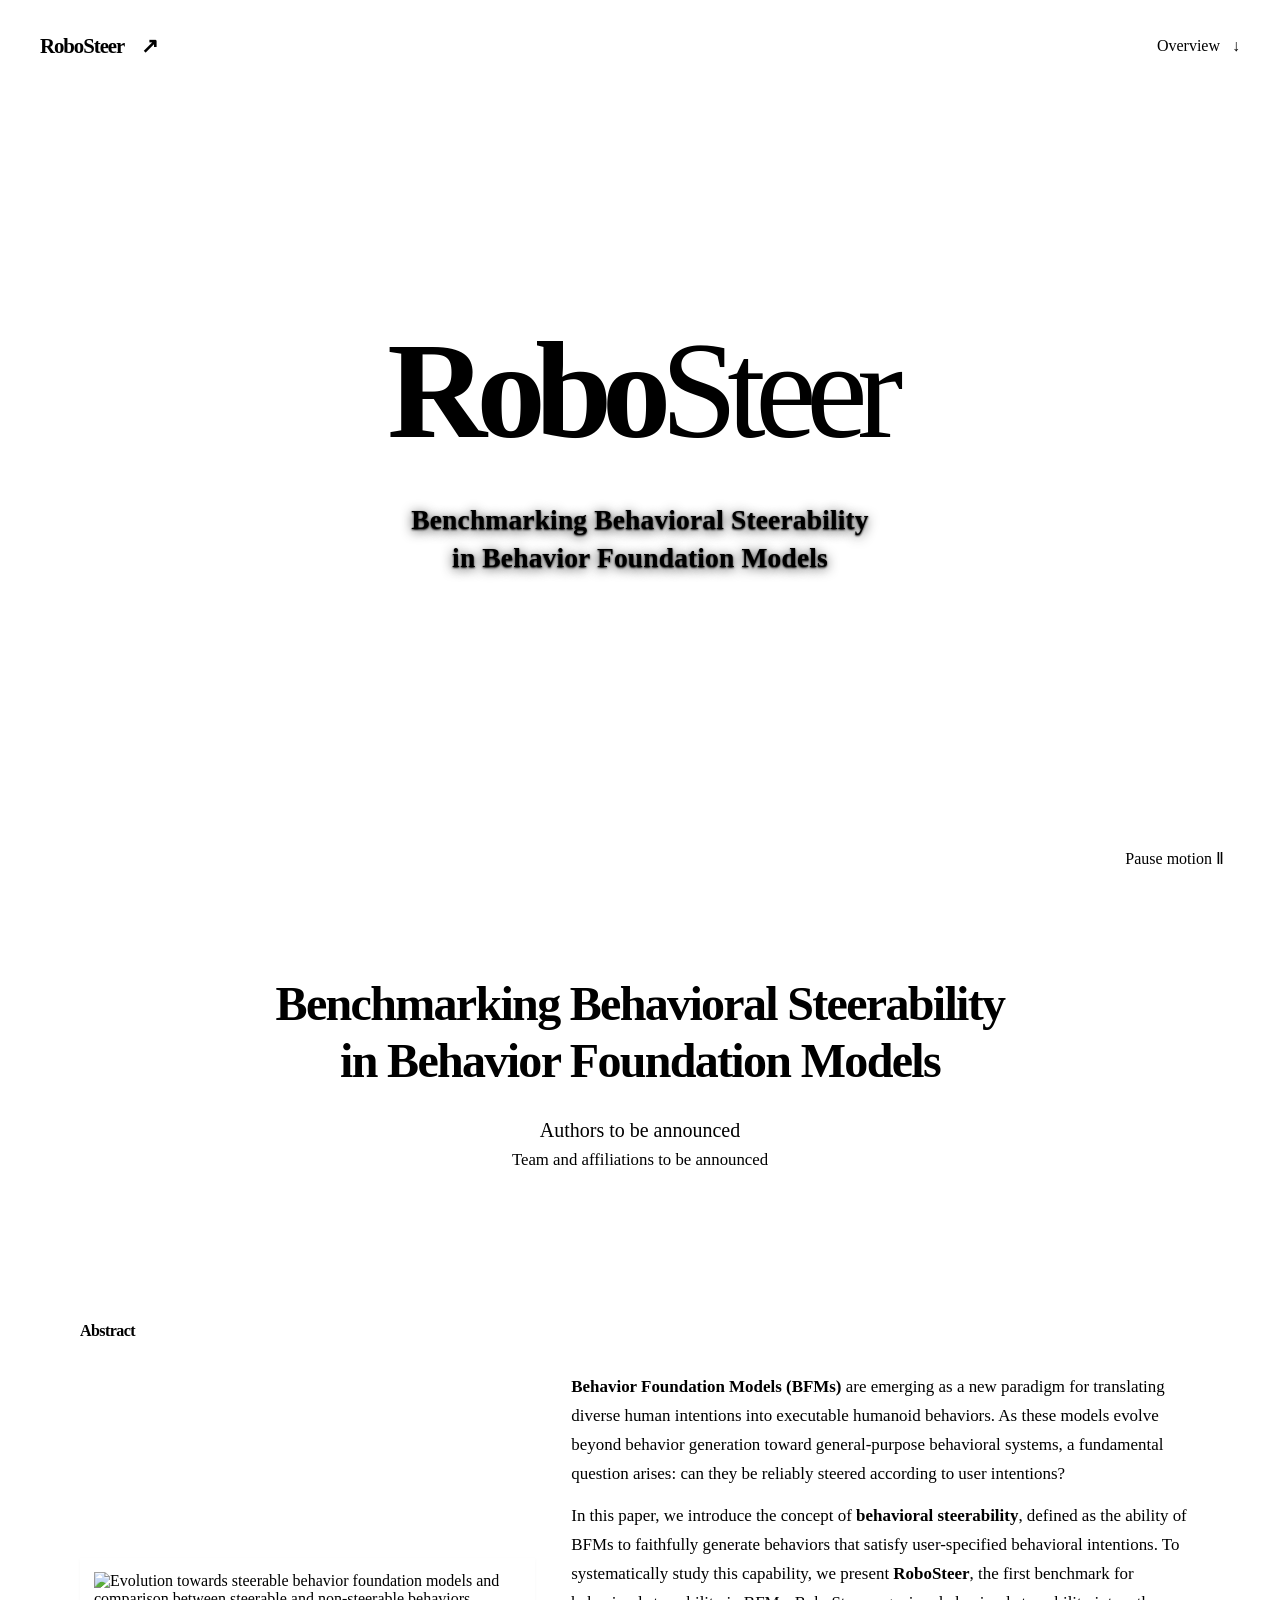
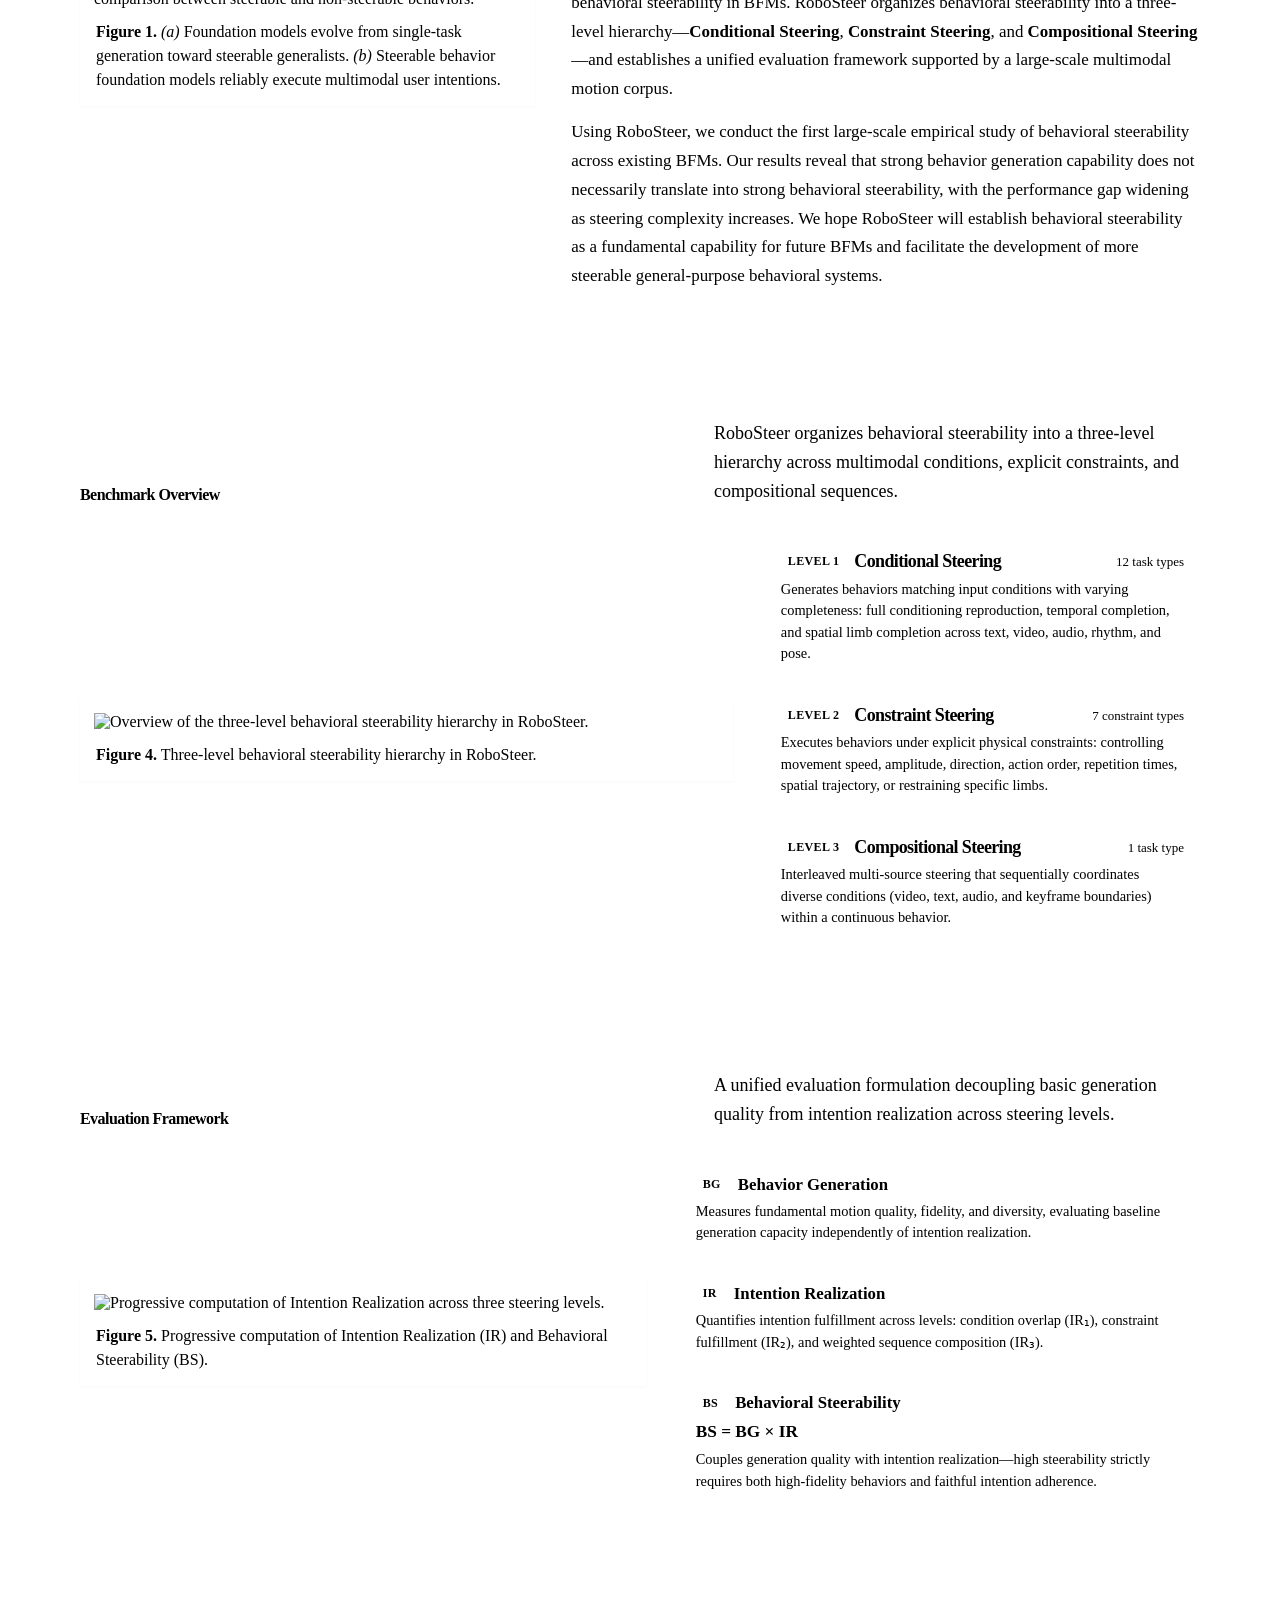
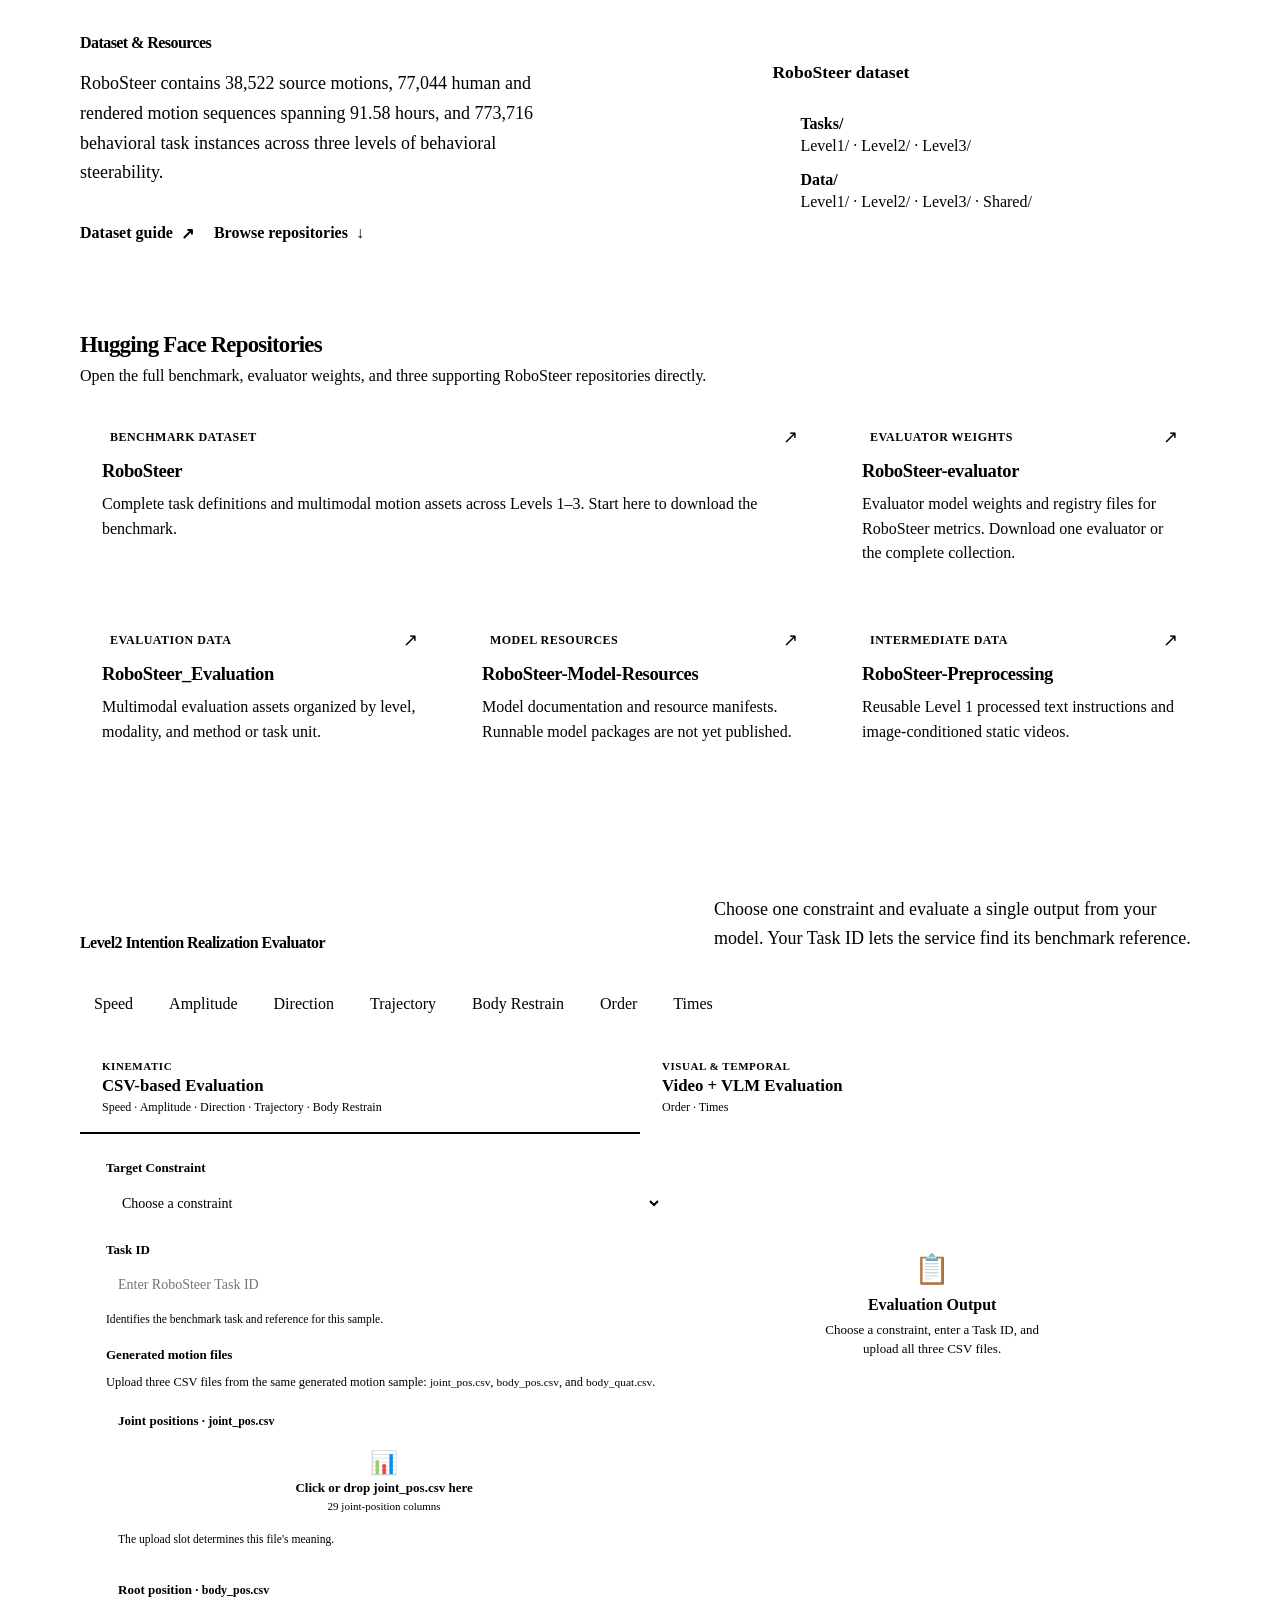
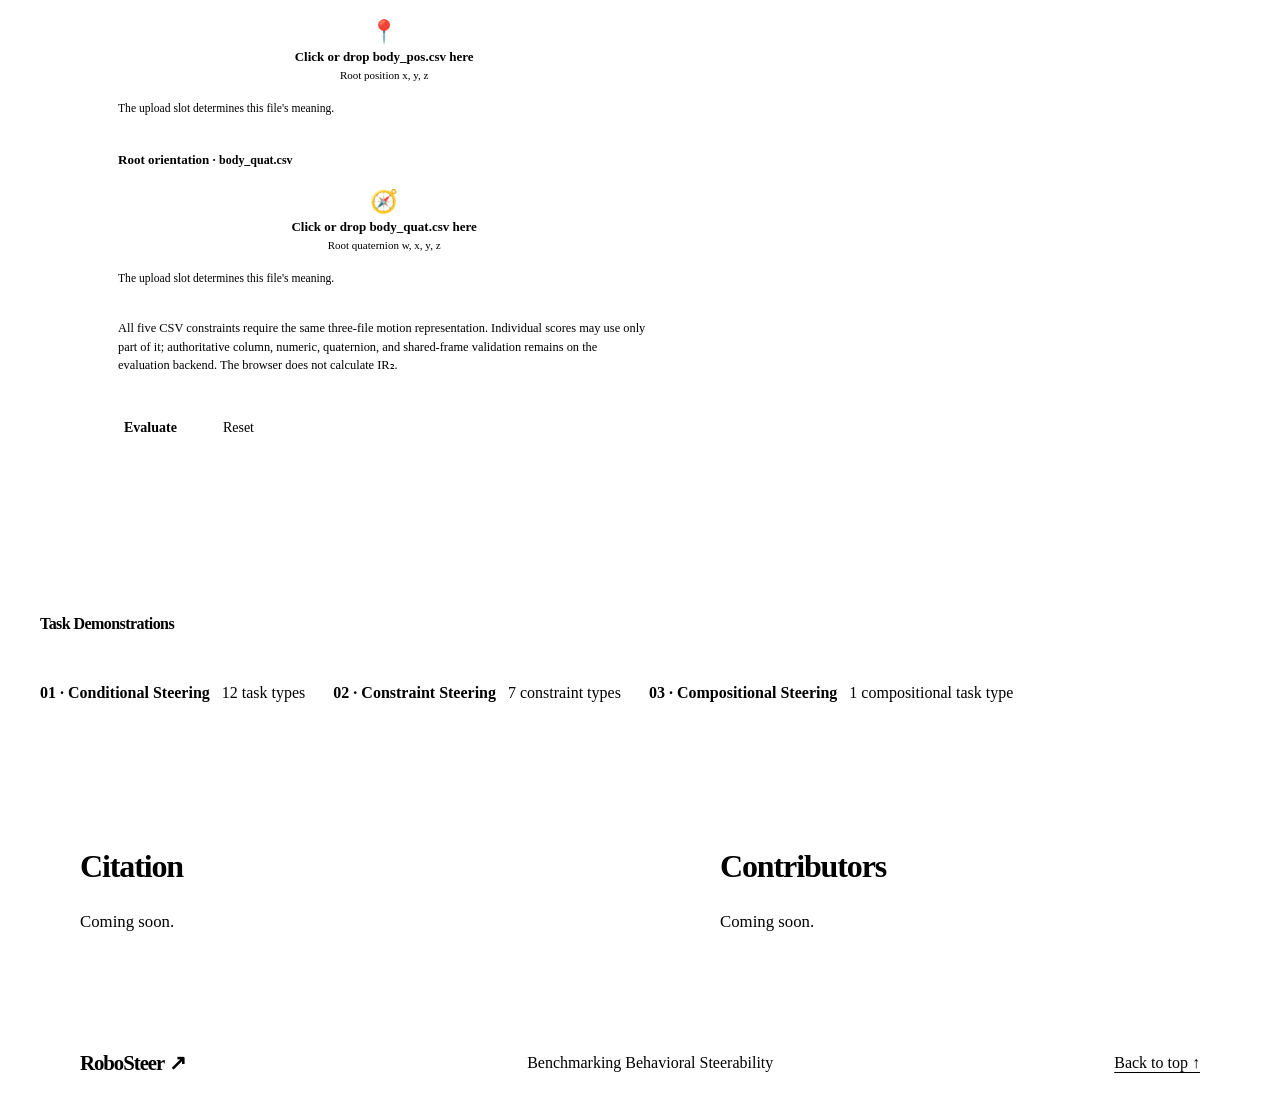
==== commit 3e8e5a68: "Rename Level 2 evaluator heading" ====
--- a/index.html
+++ b/index.html
@@ -211,7 +211,7 @@
     <!-- 6. Level 2 Evaluation -->
     <section class="section evaluation-section" id="evaluation" aria-labelledby="evaluation-title">
       <div class="section-heading">
-        <h2 id="evaluation-title">Level 2 Evaluation</h2>
+        <h2 id="evaluation-title">Level2 Intention Realization Evaluator</h2>
         <p>Choose one constraint and evaluate a single output from your model. Your Task ID lets the service find its benchmark reference.</p>
       </div>
       <div class="eval-constraint-picker" id="eval-constraint-picker" role="group" aria-label="Choose one of seven Level 2 constraints">
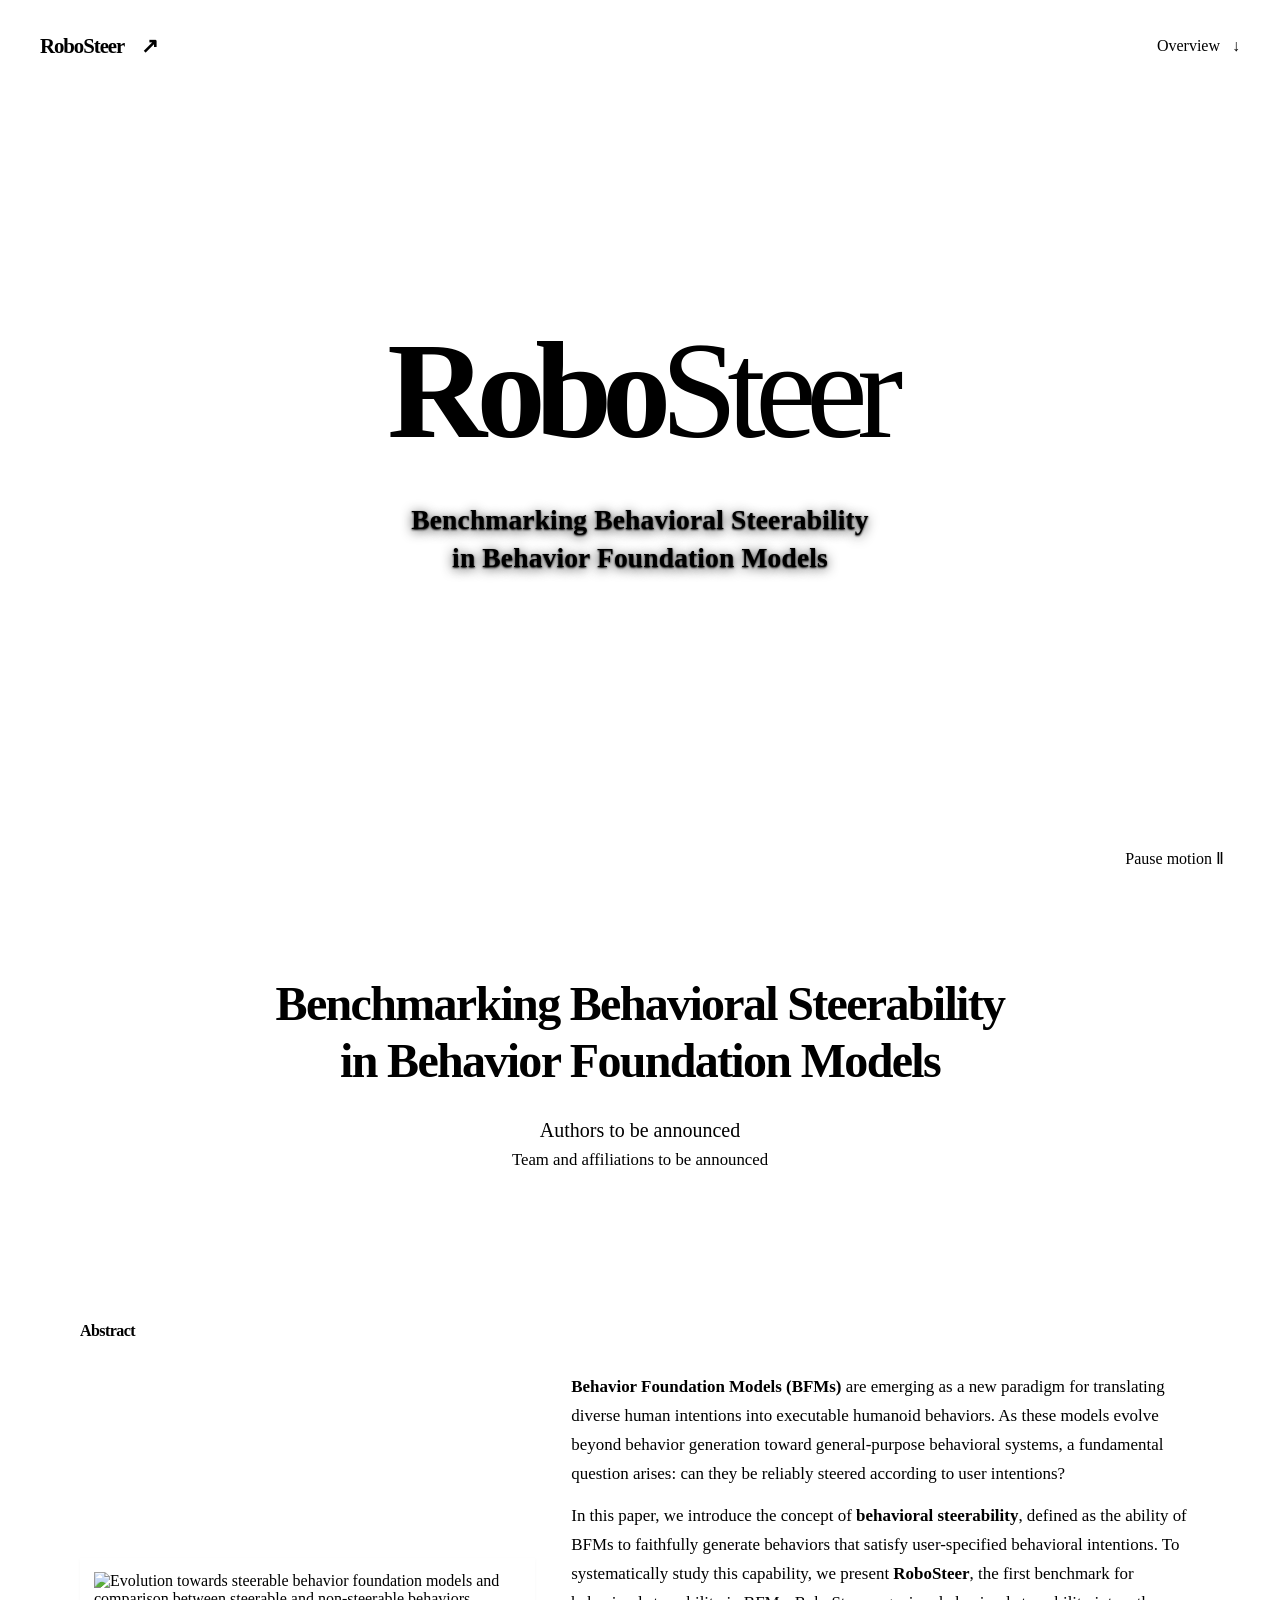
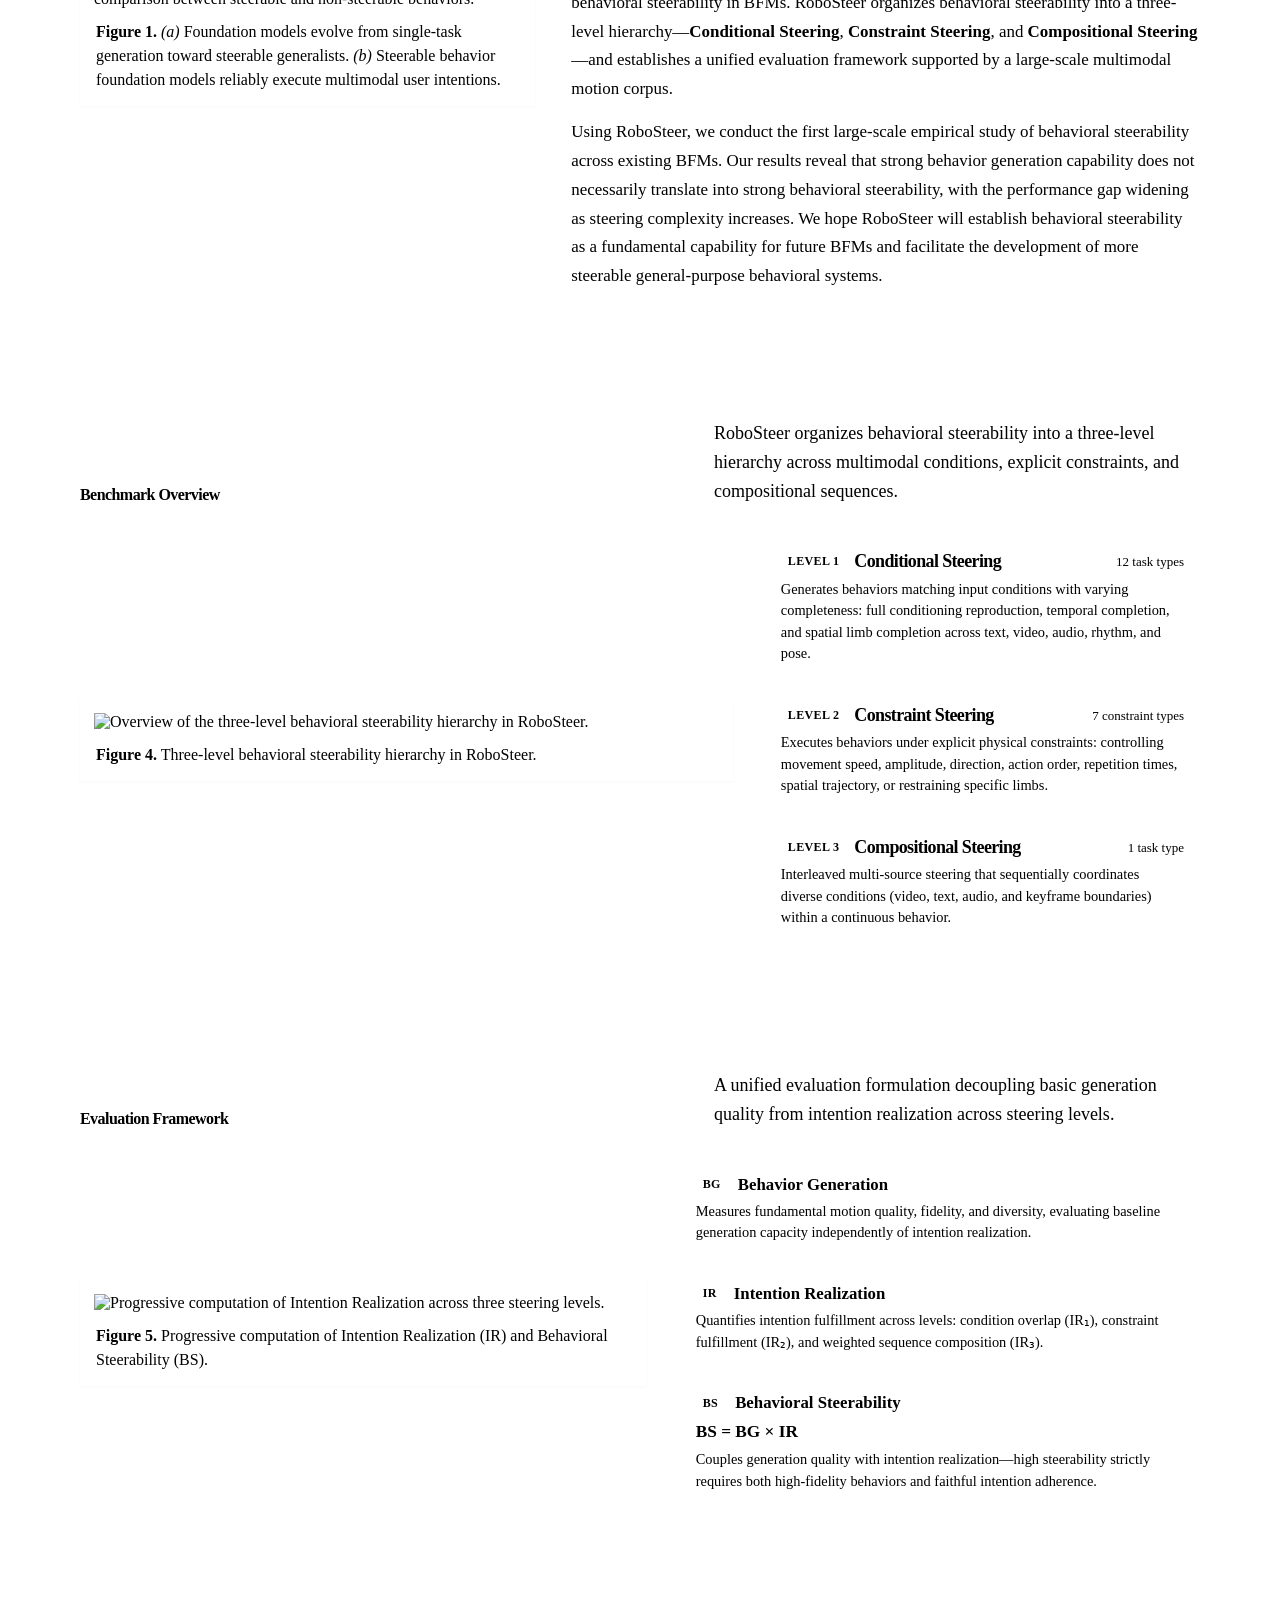
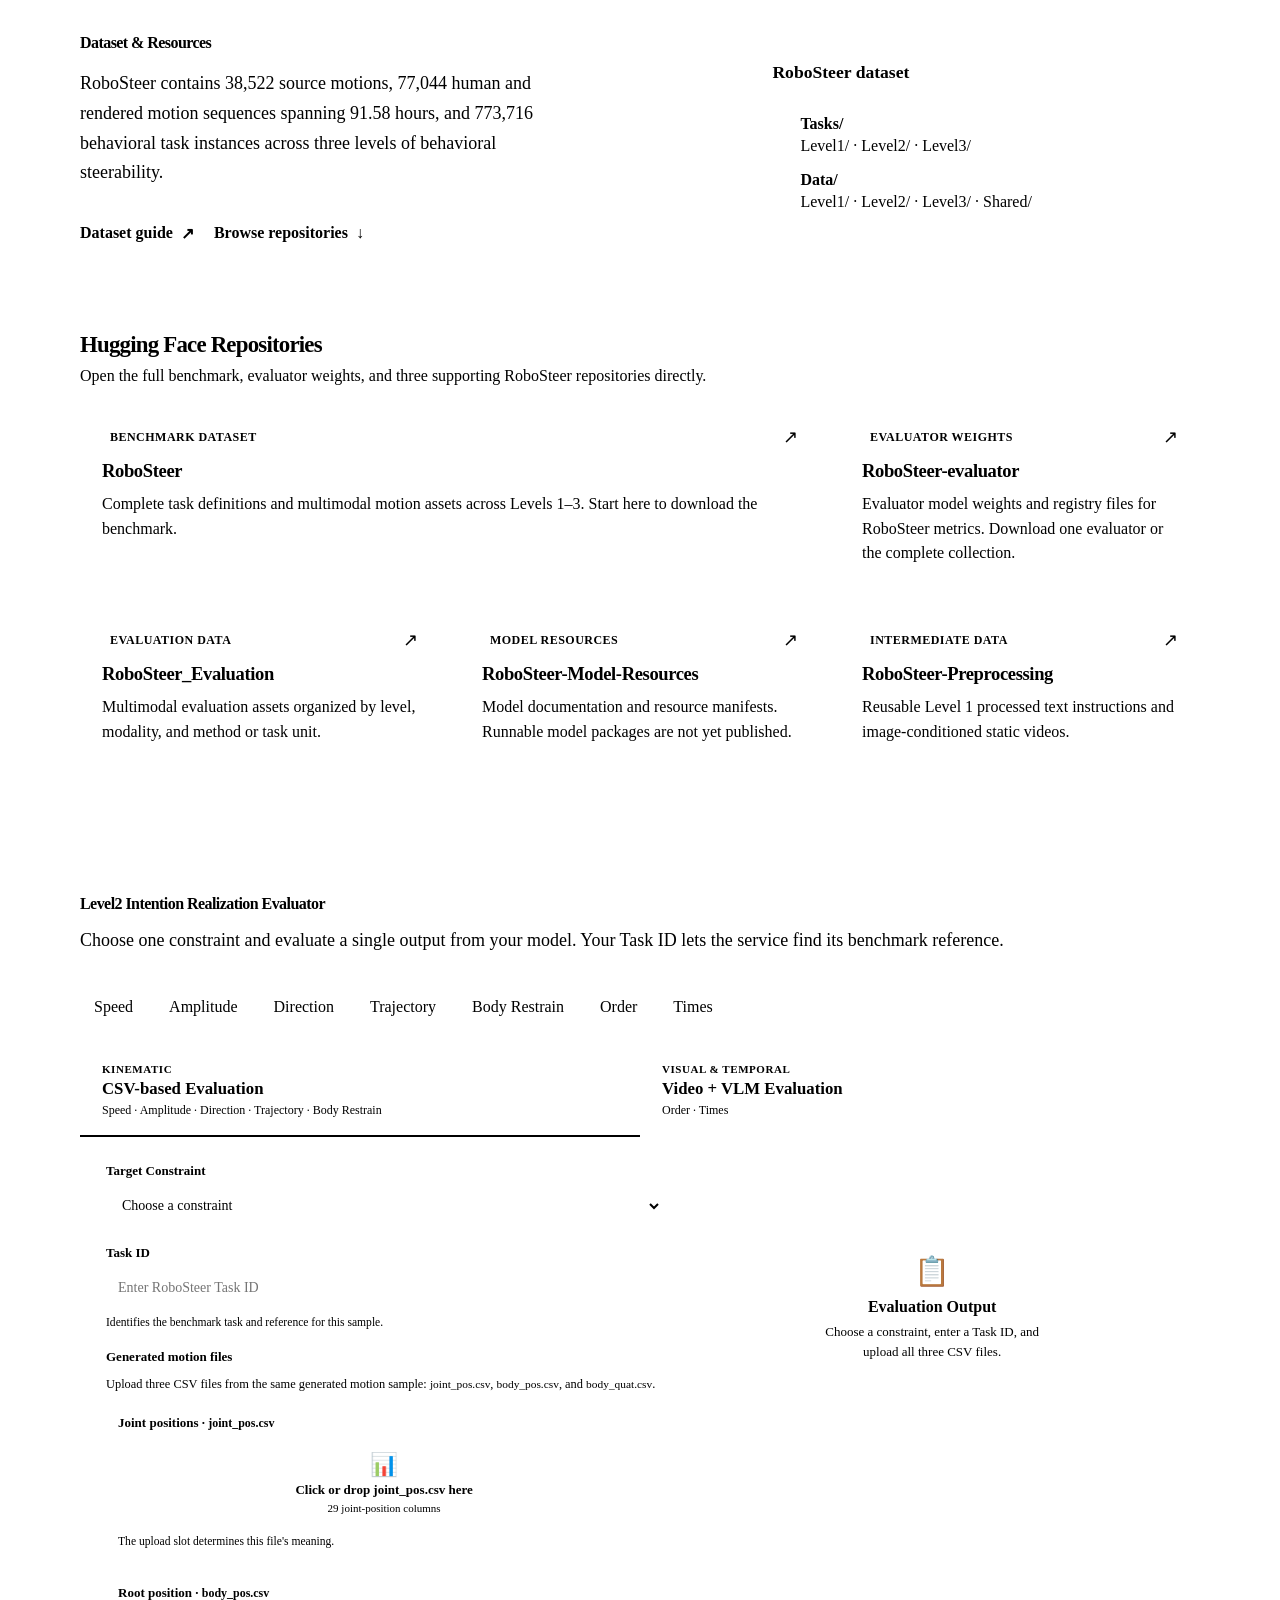
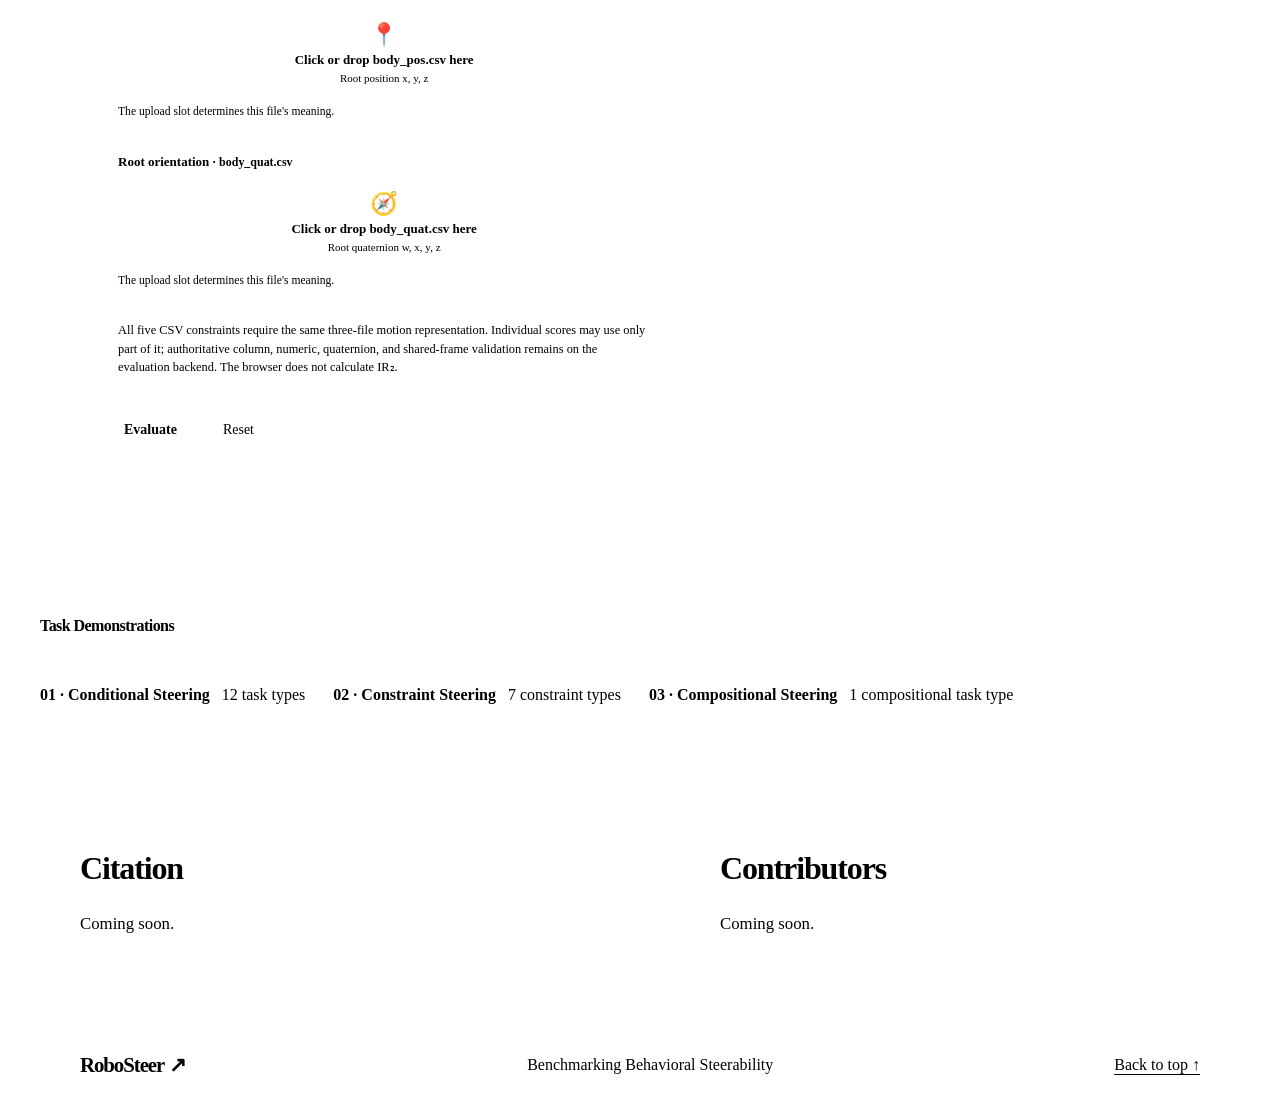
==== commit 999158c2: "Refresh Level 2 layout stylesheet" ====
--- a/index.html
+++ b/index.html
@@ -12,7 +12,7 @@
   <link rel="icon" href="assets/favicon.svg" type="image/svg+xml">
   <link rel="stylesheet" href="assets/fonts/fonts.css">
   <link rel="stylesheet" href="tokens.css">
-  <link rel="stylesheet" href="styles.css?v=hf-navigation-20261003">
+  <link rel="stylesheet" href="styles.css?v=level2-layout-20261008">
   <script src="site-content.js?v=hf-resources-20261003" defer></script>
   <script src="script.js?v=hf-buttons-20261003" defer></script>
   <script src="evaluation-config.js?v=level2-20261004-2" defer></script>
--- a/styles.css
+++ b/styles.css
@@ -56,6 +56,8 @@
 .section-heading { display: grid; grid-template-columns: minmax(0, 1.1fr) minmax(0, .9fr); gap: 40px; align-items: end; margin-bottom: 32px; }
 .section-heading h2 { font-size: var(--text-heading); margin-bottom: 0; }
 .section-heading p { color: var(--color-muted); margin: 0; max-width: 54ch; font-size: clamp(1rem, 0.95rem + 0.25vw, 1.125rem); line-height: 1.6; }
+.evaluation-section .section-heading { grid-template-columns: minmax(0, 1fr); gap: 12px; align-items: start; }
+.evaluation-section .section-heading p { max-width: none; }
 
 /* Unified Split Layout: Figure + Concise Text */
 .split-layout { display: grid; gap: 36px; align-items: start; }
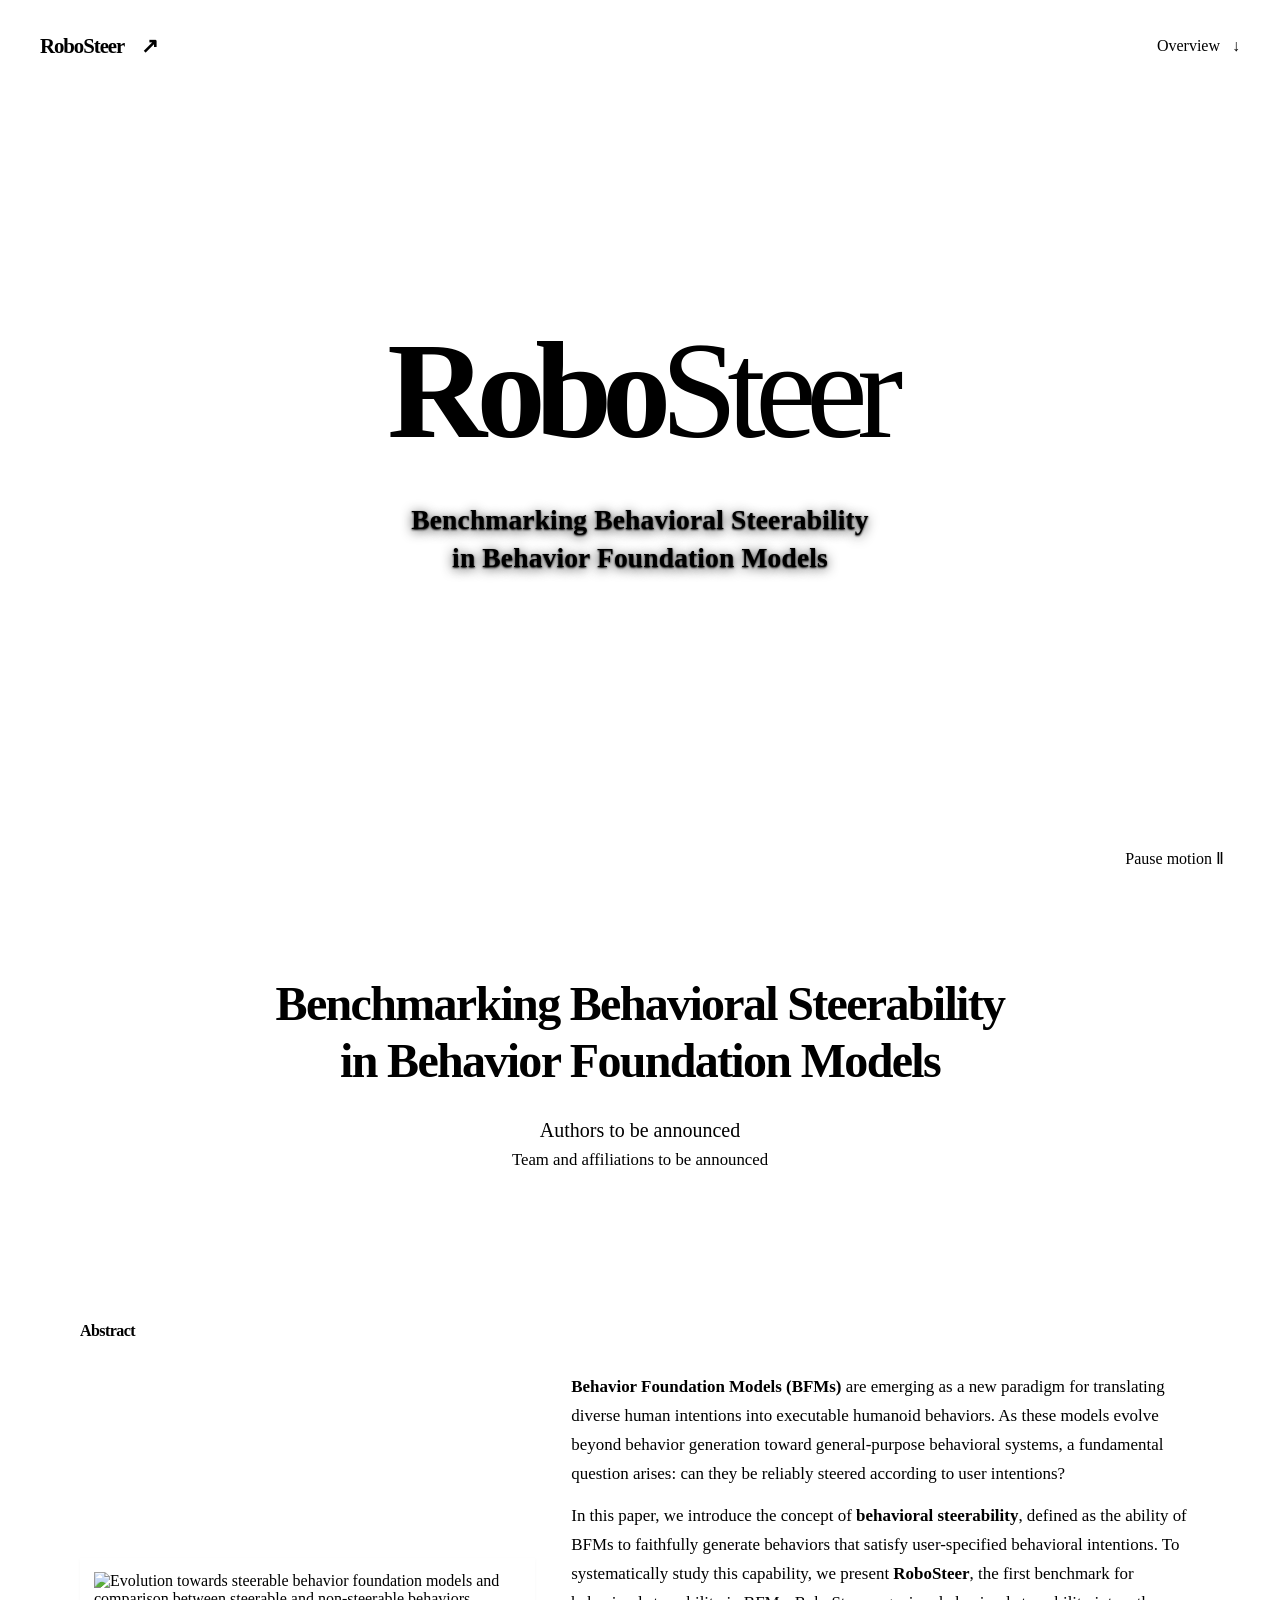
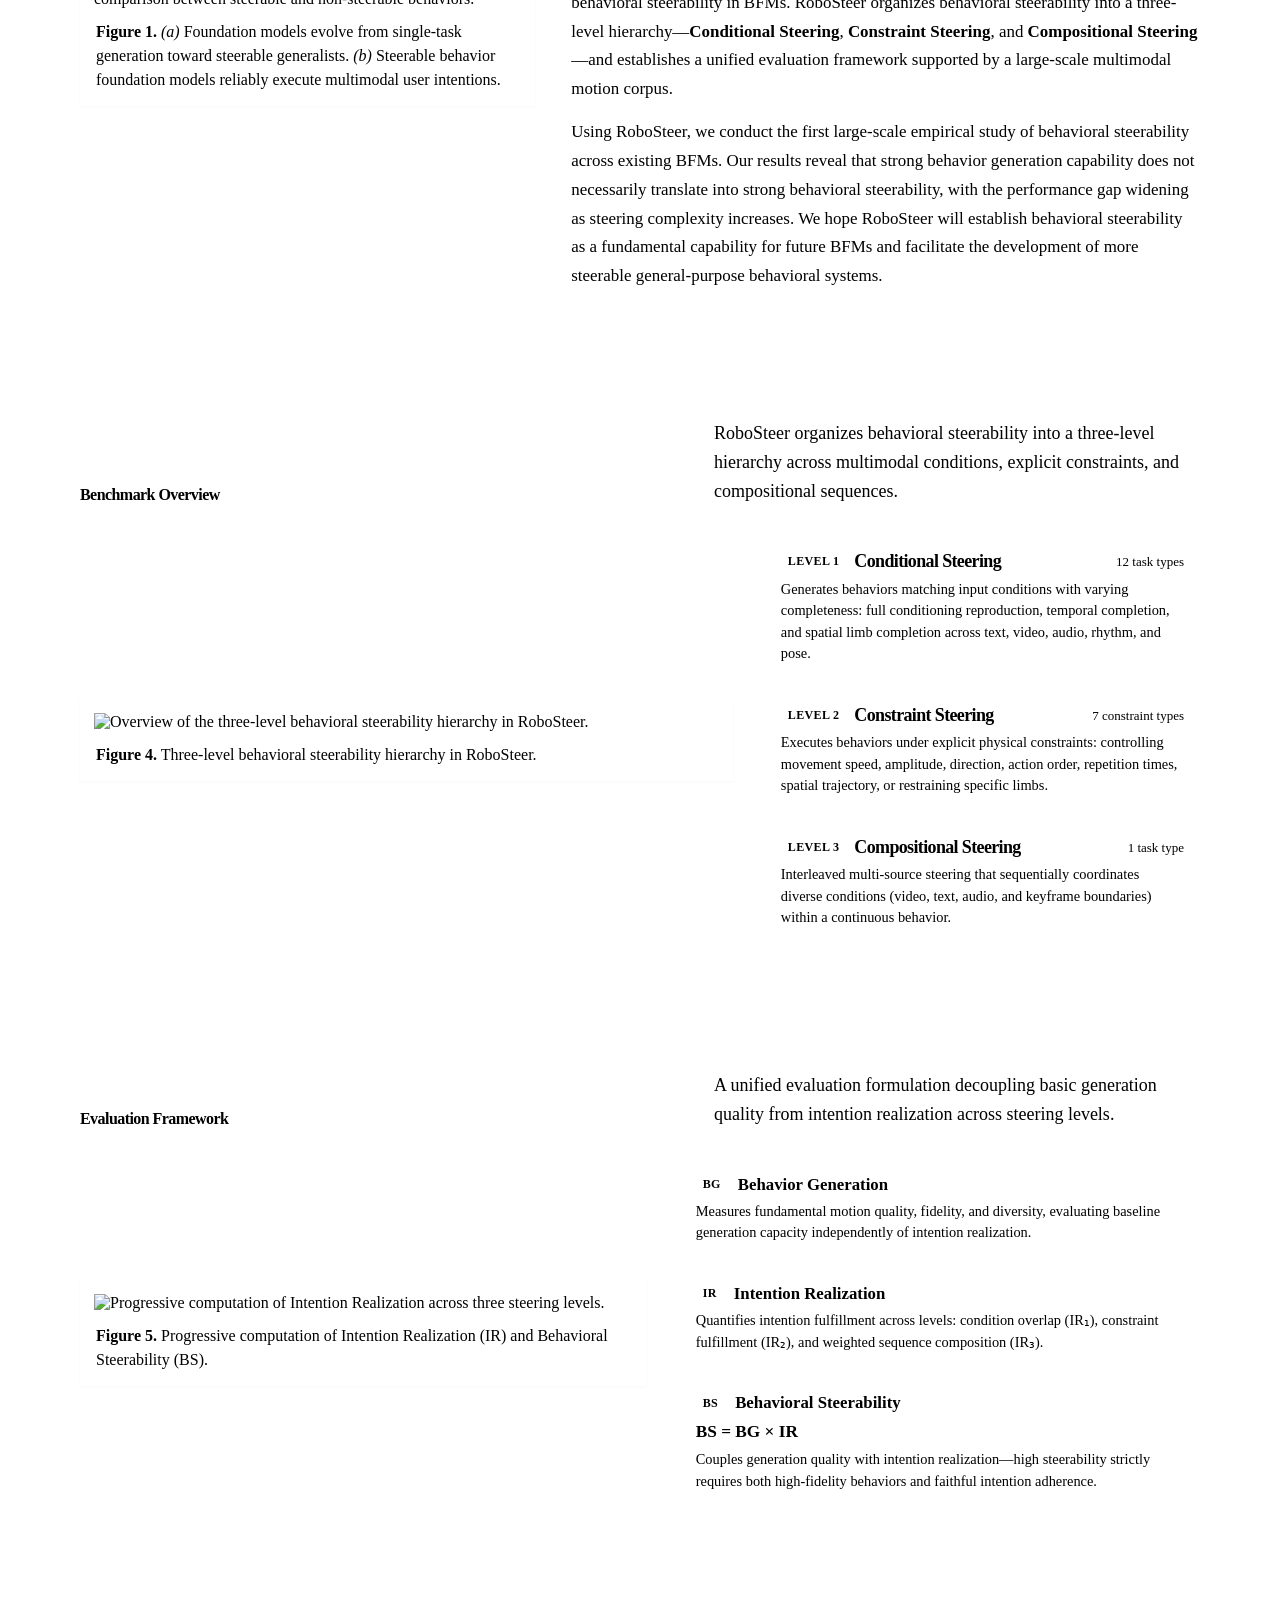
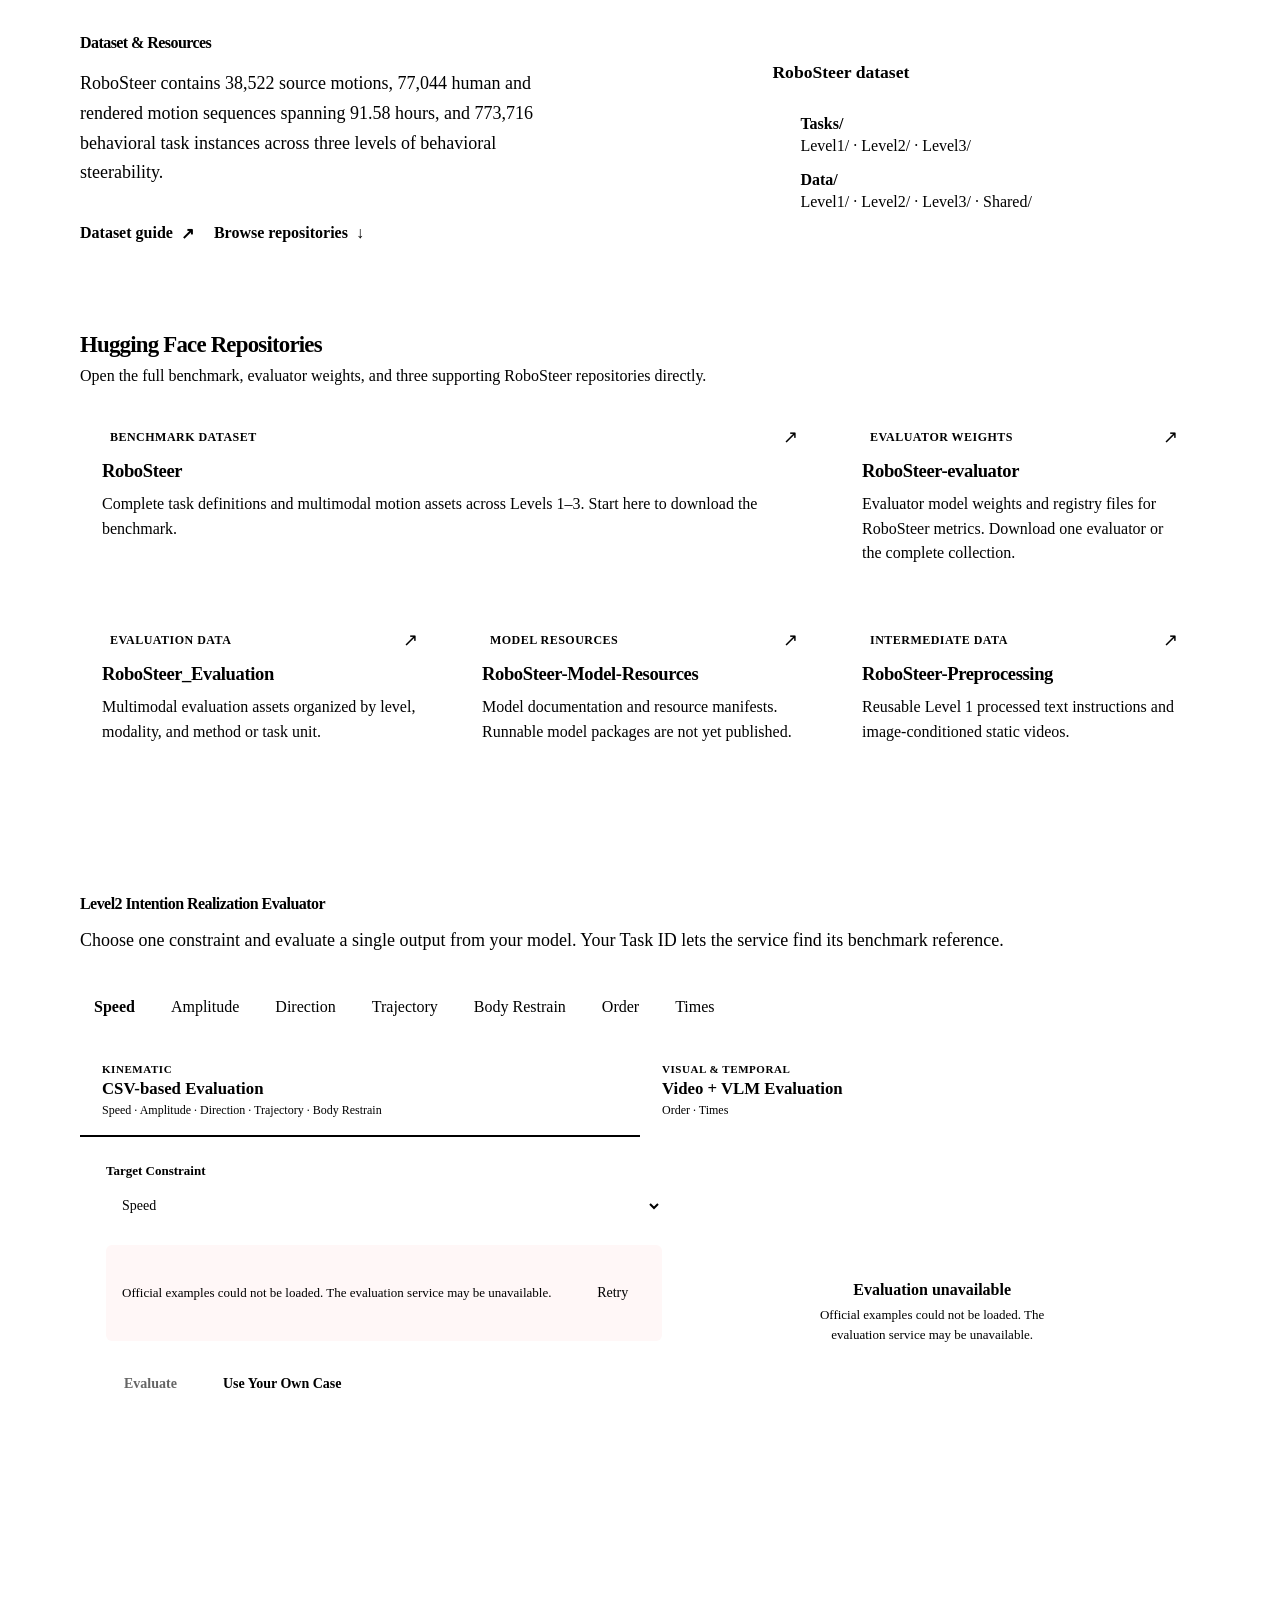
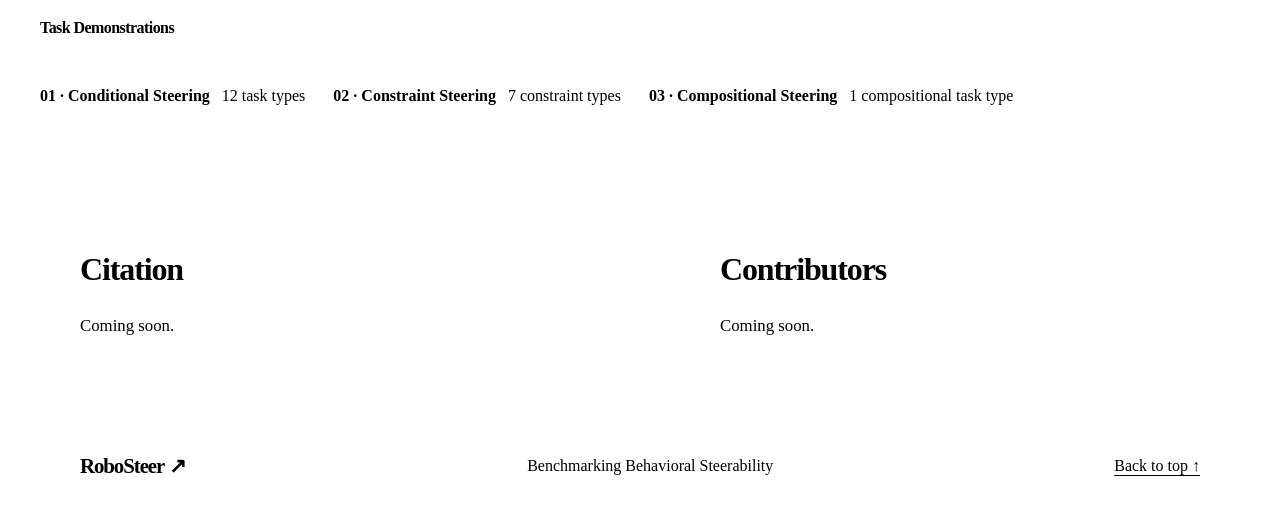
==== commit 0aadc3e4: "Add official Level 2 evaluation examples" ====
--- a/index.html
+++ b/index.html
@@ -12,12 +12,12 @@
   <link rel="icon" href="assets/favicon.svg" type="image/svg+xml">
   <link rel="stylesheet" href="assets/fonts/fonts.css">
   <link rel="stylesheet" href="tokens.css">
-  <link rel="stylesheet" href="styles.css?v=level2-layout-20261008">
+  <link rel="stylesheet" href="styles.css?v=official-examples-20261008">
   <script src="site-content.js?v=hf-resources-20261003" defer></script>
   <script src="script.js?v=hf-buttons-20261003" defer></script>
-  <script src="evaluation-config.js?v=level2-20261004-2" defer></script>
-  <script src="evaluation-service.js?v=level2-20261004-2" defer></script>
-  <script src="evaluation-ui.js?v=level2-20261004-2" defer></script>
+  <script src="evaluation-config.js?v=official-examples-20261008" defer></script>
+  <script src="evaluation-service.js?v=official-examples-20261008" defer></script>
+  <script src="evaluation-ui.js?v=official-examples-20261008" defer></script>
 </head>
 <body>
   <a class="skip-link" href="#paper">Skip to project information</a>
@@ -234,33 +234,51 @@
           <div class="eval-grid">
             <form class="eval-form" id="csv-evaluation-form" novalidate>
               <div class="eval-field"><label class="eval-label" for="csv-constraint-select">Target Constraint</label><select id="csv-constraint-select" class="eval-select" name="constraint"><option value="">Choose a constraint</option><option value="speed">Speed</option><option value="amplitude">Amplitude</option><option value="direction">Direction</option><option value="trajectory">Trajectory</option><option value="body_restrain">Body Restrain</option></select></div>
-              <div class="eval-field"><label class="eval-label" for="csv-task-id">Task ID</label><input id="csv-task-id" name="task_id" class="eval-input" type="text" autocomplete="off" spellcheck="false" placeholder="Enter RoboSteer Task ID"><span class="field-hint">Identifies the benchmark task and reference for this sample.</span></div>
-              <div class="eval-field eval-upload-group">
-                <span class="eval-label">Generated motion files</span>
-                <p class="eval-upload-intro">Upload three CSV files from the same generated motion sample: <code>joint_pos.csv</code>, <code>body_pos.csv</code>, and <code>body_quat.csv</code>.</p>
-                <div class="csv-upload-list">
-                  <section class="csv-upload-slot" aria-labelledby="csv-joint-pos-label">
-                    <label class="eval-label" id="csv-joint-pos-label" for="csv-joint-pos-file-input">Joint positions · <code>joint_pos.csv</code></label>
-                    <div class="eval-dropzone" id="csv-joint-pos-dropzone" tabindex="0" role="button" aria-label="Upload joint_pos.csv"><input type="file" id="csv-joint-pos-file-input" class="dropzone-input" tabindex="-1" aria-hidden="true"><div class="dropzone-content"><span class="dropzone-icon" aria-hidden="true">📊</span><span class="dropzone-text" id="csv-joint-pos-file-name">Click or drop joint_pos.csv here</span><span class="dropzone-sub">29 joint-position columns</span></div></div>
-                    <div class="eval-file-actions" id="csv-joint-pos-file-actions" hidden><button type="button" id="csv-joint-pos-replace">Replace</button><button type="button" id="csv-joint-pos-remove">Remove</button></div>
-                    <span class="field-hint file-slot-note" id="csv-joint-pos-file-note">The upload slot determines this file's meaning.</span>
-                  </section>
-                  <section class="csv-upload-slot" aria-labelledby="csv-body-pos-label">
-                    <label class="eval-label" id="csv-body-pos-label" for="csv-body-pos-file-input">Root position · <code>body_pos.csv</code></label>
-                    <div class="eval-dropzone" id="csv-body-pos-dropzone" tabindex="0" role="button" aria-label="Upload body_pos.csv"><input type="file" id="csv-body-pos-file-input" class="dropzone-input" tabindex="-1" aria-hidden="true"><div class="dropzone-content"><span class="dropzone-icon" aria-hidden="true">📍</span><span class="dropzone-text" id="csv-body-pos-file-name">Click or drop body_pos.csv here</span><span class="dropzone-sub">Root position x, y, z</span></div></div>
-                    <div class="eval-file-actions" id="csv-body-pos-file-actions" hidden><button type="button" id="csv-body-pos-replace">Replace</button><button type="button" id="csv-body-pos-remove">Remove</button></div>
-                    <span class="field-hint file-slot-note" id="csv-body-pos-file-note">The upload slot determines this file's meaning.</span>
-                  </section>
-                  <section class="csv-upload-slot" aria-labelledby="csv-body-quat-label">
-                    <label class="eval-label" id="csv-body-quat-label" for="csv-body-quat-file-input">Root orientation · <code>body_quat.csv</code></label>
-                    <div class="eval-dropzone" id="csv-body-quat-dropzone" tabindex="0" role="button" aria-label="Upload body_quat.csv"><input type="file" id="csv-body-quat-file-input" class="dropzone-input" tabindex="-1" aria-hidden="true"><div class="dropzone-content"><span class="dropzone-icon" aria-hidden="true">🧭</span><span class="dropzone-text" id="csv-body-quat-file-name">Click or drop body_quat.csv here</span><span class="dropzone-sub">Root quaternion w, x, y, z</span></div></div>
-                    <div class="eval-file-actions" id="csv-body-quat-file-actions" hidden><button type="button" id="csv-body-quat-replace">Replace</button><button type="button" id="csv-body-quat-remove">Remove</button></div>
-                    <span class="field-hint file-slot-note" id="csv-body-quat-file-note">The upload slot determines this file's meaning.</span>
-                  </section>
-                </div>
-                <p class="eval-contract-note">All five CSV constraints require the same three-file motion representation. Individual scores may use only part of it; authoritative column, numeric, quaternion, and shared-frame validation remains on the evaluation backend. The browser does not calculate IR₂.</p>
+              <div class="official-example" id="csv-official-example" data-mode-section="official">
+                <div class="official-example-state" id="csv-official-state" data-state="loading" role="status">
+                  <p id="csv-official-state-message">Loading the official example…</p>
+                  <button type="button" class="btn-retry" id="csv-official-retry" hidden>Retry</button>
+                </div>
+                <div class="official-example-content" id="csv-official-content" hidden>
+                  <div class="official-example-heading"><span class="official-example-badge">Official example</span><h3 id="csv-official-name"></h3></div>
+                  <div class="eval-field"><label class="eval-label" for="csv-official-task-id">Task ID</label><input id="csv-official-task-id" class="eval-input" type="text" readonly aria-readonly="true"></div>
+                  <dl class="official-example-meta">
+                    <div><dt>Description</dt><dd id="csv-official-description"></dd></div>
+                    <div><dt>Steer Instruction</dt><dd id="csv-official-instruction"></dd></div>
+                    <div><dt>Evaluation Type</dt><dd id="csv-official-type"></dd></div>
+                  </dl>
+                  <p class="official-asset-ready"><span aria-hidden="true">✓</span> Official CSV assets are ready on the server.</p>
+                </div>
               </div>
-              <div class="eval-actions"><button type="submit" class="btn-eval" id="btn-eval-csv">Evaluate</button><button type="button" class="btn-reset" id="btn-reset-csv">Reset</button></div>
+              <div class="eval-custom-fields" id="csv-custom-fields" data-mode-section="custom" hidden>
+                <div class="eval-field"><label class="eval-label" for="csv-task-id">Task ID</label><input id="csv-task-id" name="task_id" class="eval-input" type="text" autocomplete="off" spellcheck="false" placeholder="Enter RoboSteer Task ID"><span class="field-hint">Identifies the benchmark task and reference for this sample.</span></div>
+                <div class="eval-field eval-upload-group">
+                  <span class="eval-label">Generated motion files</span>
+                  <p class="eval-upload-intro">Upload three CSV files from the same generated motion sample: <code>joint_pos.csv</code>, <code>body_pos.csv</code>, and <code>body_quat.csv</code>.</p>
+                  <div class="csv-upload-list">
+                    <section class="csv-upload-slot" aria-labelledby="csv-joint-pos-label">
+                      <label class="eval-label" id="csv-joint-pos-label" for="csv-joint-pos-file-input">Joint positions · <code>joint_pos.csv</code></label>
+                      <div class="eval-dropzone" id="csv-joint-pos-dropzone" tabindex="0" role="button" aria-label="Upload joint_pos.csv"><input type="file" id="csv-joint-pos-file-input" class="dropzone-input" tabindex="-1" aria-hidden="true"><div class="dropzone-content"><span class="dropzone-icon" aria-hidden="true">📊</span><span class="dropzone-text" id="csv-joint-pos-file-name">Click or drop joint_pos.csv here</span><span class="dropzone-sub">29 joint-position columns</span></div></div>
+                      <div class="eval-file-actions" id="csv-joint-pos-file-actions" hidden><button type="button" id="csv-joint-pos-replace">Replace</button><button type="button" id="csv-joint-pos-remove">Remove</button></div>
+                      <span class="field-hint file-slot-note" id="csv-joint-pos-file-note">The upload slot determines this file's meaning.</span>
+                    </section>
+                    <section class="csv-upload-slot" aria-labelledby="csv-body-pos-label">
+                      <label class="eval-label" id="csv-body-pos-label" for="csv-body-pos-file-input">Root position · <code>body_pos.csv</code></label>
+                      <div class="eval-dropzone" id="csv-body-pos-dropzone" tabindex="0" role="button" aria-label="Upload body_pos.csv"><input type="file" id="csv-body-pos-file-input" class="dropzone-input" tabindex="-1" aria-hidden="true"><div class="dropzone-content"><span class="dropzone-icon" aria-hidden="true">📍</span><span class="dropzone-text" id="csv-body-pos-file-name">Click or drop body_pos.csv here</span><span class="dropzone-sub">Root position x, y, z</span></div></div>
+                      <div class="eval-file-actions" id="csv-body-pos-file-actions" hidden><button type="button" id="csv-body-pos-replace">Replace</button><button type="button" id="csv-body-pos-remove">Remove</button></div>
+                      <span class="field-hint file-slot-note" id="csv-body-pos-file-note">The upload slot determines this file's meaning.</span>
+                    </section>
+                    <section class="csv-upload-slot" aria-labelledby="csv-body-quat-label">
+                      <label class="eval-label" id="csv-body-quat-label" for="csv-body-quat-file-input">Root orientation · <code>body_quat.csv</code></label>
+                      <div class="eval-dropzone" id="csv-body-quat-dropzone" tabindex="0" role="button" aria-label="Upload body_quat.csv"><input type="file" id="csv-body-quat-file-input" class="dropzone-input" tabindex="-1" aria-hidden="true"><div class="dropzone-content"><span class="dropzone-icon" aria-hidden="true">🧭</span><span class="dropzone-text" id="csv-body-quat-file-name">Click or drop body_quat.csv here</span><span class="dropzone-sub">Root quaternion w, x, y, z</span></div></div>
+                      <div class="eval-file-actions" id="csv-body-quat-file-actions" hidden><button type="button" id="csv-body-quat-replace">Replace</button><button type="button" id="csv-body-quat-remove">Remove</button></div>
+                      <span class="field-hint file-slot-note" id="csv-body-quat-file-note">The upload slot determines this file's meaning.</span>
+                    </section>
+                  </div>
+                  <p class="eval-contract-note">All five CSV constraints require the same three-file motion representation. Individual scores may use only part of it; authoritative column, numeric, quaternion, and shared-frame validation remains on the evaluation backend. The browser does not calculate IR₂.</p>
+                </div>
+              </div>
+              <div class="eval-actions"><button type="submit" class="btn-eval" id="btn-eval-csv" disabled>Evaluate</button><button type="button" class="btn-mode-switch" id="btn-use-custom-csv">Use Your Own Case</button><button type="button" class="btn-mode-switch" id="btn-use-official-csv" hidden>Back to Official Example</button><button type="button" class="btn-reset" id="btn-reset-csv" hidden>Reset</button></div>
             </form>
             <div class="eval-result-card" id="csv-result-box" role="status" aria-live="polite"><div class="result-placeholder"><span class="placeholder-icon">📋</span><h4>Evaluation Output</h4><p>Choose a constraint, enter a Task ID, and upload all three CSV files.</p></div></div>
           </div>
@@ -270,17 +288,41 @@
           <div class="eval-grid">
             <form class="eval-form" id="vlm-evaluation-form" novalidate>
               <div class="eval-field"><label class="eval-label" for="vlm-constraint-select">Target Constraint</label><select id="vlm-constraint-select" class="eval-select" name="constraint"><option value="">Choose a constraint</option><option value="order">Order</option><option value="times">Times</option></select></div>
-              <div class="eval-field"><label class="eval-label" for="vlm-task-id">Task ID</label><input id="vlm-task-id" name="task_id" class="eval-input" type="text" autocomplete="off" spellcheck="false" placeholder="Enter RoboSteer Task ID"><span class="field-hint">Identifies the benchmark task and reference for this sample.</span></div>
-              <div class="eval-field"><label class="eval-label" for="vlm-provider-select">VLM Provider</label><select id="vlm-provider-select" class="eval-select" name="provider"><option value="">Choose a provider</option></select></div>
-              <div class="eval-field"><label class="eval-label" for="vlm-model-name">Model Name</label><input type="text" id="vlm-model-name" class="eval-input" name="model_name" autocomplete="off" autocapitalize="off" spellcheck="false" placeholder="Enter the provider's model ID" required><span class="field-hint">Use the exact model ID recognized by the selected service.</span></div>
-              <div class="eval-field"><label class="eval-label" for="vlm-base-url">Base URL</label><input type="url" id="vlm-base-url" class="eval-input" name="base_url" autocomplete="off" autocapitalize="off" spellcheck="false" inputmode="url" placeholder="https://example.com/v1"><span class="field-hint">Enter an API root, not a request path. It must be reachable from the evaluation backend; this webpage never calls your model service directly. HTTPS is required on the published site.</span></div>
-              <div class="eval-field"><label class="eval-label" for="vlm-api-key">API Key</label><input type="password" id="vlm-api-key" class="eval-input" name="api_key" autocomplete="off" autocapitalize="off" spellcheck="false" required><span class="field-hint">Required for every provider in this version and used only for this request. It is never stored by the webpage.</span></div>
-              <div class="eval-field">
-                <label class="eval-label" for="vlm-file-input">Model output video</label>
-                <div class="eval-dropzone" id="vlm-dropzone" tabindex="0" role="button" aria-label="Upload video file"><input type="file" id="vlm-file-input" class="dropzone-input" tabindex="-1" aria-hidden="true"><div class="dropzone-content"><span class="dropzone-icon" aria-hidden="true">🎬</span><span class="dropzone-text" id="vlm-file-name">Click or drop a video file here</span><span class="dropzone-sub" id="vlm-file-types">One sample · Video</span></div></div>
-                <div class="eval-file-actions" id="vlm-file-actions" hidden><button type="button" id="vlm-replace">Replace</button><button type="button" id="vlm-remove">Remove</button></div>
+              <div class="official-example" id="vlm-official-example" data-mode-section="official">
+                <div class="official-example-state" id="vlm-official-state" data-state="loading" role="status">
+                  <p id="vlm-official-state-message">Loading the official example…</p>
+                  <button type="button" class="btn-retry" id="vlm-official-retry" hidden>Retry</button>
+                </div>
+                <div class="official-example-content" id="vlm-official-content" hidden>
+                  <div class="official-example-heading"><span class="official-example-badge">Official example</span><h3 id="vlm-official-name"></h3></div>
+                  <div class="eval-field"><label class="eval-label" for="vlm-official-task-id">Task ID</label><input id="vlm-official-task-id" class="eval-input" type="text" readonly aria-readonly="true"></div>
+                  <dl class="official-example-meta">
+                    <div><dt>Description</dt><dd id="vlm-official-description"></dd></div>
+                    <div><dt>Steer Instruction</dt><dd id="vlm-official-instruction"></dd></div>
+                    <div><dt>Evaluation Type</dt><dd id="vlm-official-type"></dd></div>
+                  </dl>
+                  <p class="official-asset-ready"><span aria-hidden="true">✓</span> Official video is ready on the server.</p>
+                  <dl class="official-vlm-config" aria-label="Official VLM configuration">
+                    <div><dt>Provider</dt><dd>OpenAI</dd></div>
+                    <div><dt>Model</dt><dd>gpt-5.6-sol</dd></div>
+                    <div><dt>Base URL</dt><dd>https://api.openlux.ai/v1</dd></div>
+                    <div><dt>API Key</dt><dd>Provided securely by the RoboSteer backend</dd></div>
+                  </dl>
+                </div>
               </div>
-              <div class="eval-actions"><button type="submit" class="btn-eval" id="btn-eval-vlm">Evaluate</button><button type="button" class="btn-reset" id="btn-reset-vlm">Reset</button></div>
+              <div class="eval-custom-fields" id="vlm-custom-fields" data-mode-section="custom" hidden>
+                <div class="eval-field"><label class="eval-label" for="vlm-task-id">Task ID</label><input id="vlm-task-id" name="task_id" class="eval-input" type="text" autocomplete="off" spellcheck="false" placeholder="Enter RoboSteer Task ID"><span class="field-hint">Identifies the benchmark task and reference for this sample.</span></div>
+                <div class="eval-field"><label class="eval-label" for="vlm-provider-select">VLM Provider</label><select id="vlm-provider-select" class="eval-select" name="provider"><option value="">Choose a provider</option></select></div>
+                <div class="eval-field"><label class="eval-label" for="vlm-model-name">Model Name</label><input type="text" id="vlm-model-name" class="eval-input" name="model_name" autocomplete="off" autocapitalize="off" spellcheck="false" placeholder="Enter the provider's model ID" required><span class="field-hint">Use the exact model ID recognized by the selected service.</span></div>
+                <div class="eval-field"><label class="eval-label" for="vlm-base-url">Base URL</label><input type="url" id="vlm-base-url" class="eval-input" name="base_url" autocomplete="off" autocapitalize="off" spellcheck="false" inputmode="url" placeholder="https://example.com/v1"><span class="field-hint">Enter an API root, not a request path. It must be reachable from the evaluation backend; this webpage never calls your model service directly. HTTPS is required on the published site.</span></div>
+                <div class="eval-field"><label class="eval-label" for="vlm-api-key">API Key</label><input type="password" id="vlm-api-key" class="eval-input" name="api_key" autocomplete="off" autocapitalize="off" spellcheck="false" required><span class="field-hint">Required for every provider in this version and used only for this request. It is never stored by the webpage.</span></div>
+                <div class="eval-field">
+                  <label class="eval-label" for="vlm-file-input">Model output video</label>
+                  <div class="eval-dropzone" id="vlm-dropzone" tabindex="0" role="button" aria-label="Upload video file"><input type="file" id="vlm-file-input" class="dropzone-input" tabindex="-1" aria-hidden="true"><div class="dropzone-content"><span class="dropzone-icon" aria-hidden="true">🎬</span><span class="dropzone-text" id="vlm-file-name">Click or drop a video file here</span><span class="dropzone-sub" id="vlm-file-types">One sample · Video</span></div></div>
+                  <div class="eval-file-actions" id="vlm-file-actions" hidden><button type="button" id="vlm-replace">Replace</button><button type="button" id="vlm-remove">Remove</button></div>
+                </div>
+              </div>
+              <div class="eval-actions"><button type="submit" class="btn-eval" id="btn-eval-vlm" disabled>Evaluate</button><button type="button" class="btn-mode-switch" id="btn-use-custom-vlm">Use Your Own Case</button><button type="button" class="btn-mode-switch" id="btn-use-official-vlm" hidden>Back to Official Example</button><button type="button" class="btn-reset" id="btn-reset-vlm" hidden>Reset</button></div>
             </form>
             <div class="eval-result-card" id="vlm-result-box" role="status" aria-live="polite"><div class="result-placeholder"><span class="placeholder-icon">👁️</span><h4>VLM Evaluation Output</h4><p>Choose Order or Times, enter a Task ID, upload video, and provide your VLM credentials.</p></div></div>
           </div>
--- a/styles.css
+++ b/styles.css
@@ -216,6 +216,22 @@
 .eval-form { display: flex; flex-direction: column; gap: 18px; }
 .eval-field { display: flex; flex-direction: column; gap: 6px; }
 .eval-label { font-size: .8125rem; font-weight: 600; color: var(--color-ink); }
+.official-example { min-width: 0; }
+.official-example-state { display: flex; align-items: center; justify-content: space-between; gap: 14px; min-height: 96px; padding: 16px; border: 1px solid var(--color-line); border-radius: 6px; background: var(--color-soft); }
+.official-example-state[data-state="error"] { border-color: #efb5b5; background: #fff7f7; }
+.official-example-state p { margin: 0; color: var(--color-muted); font-size: .8125rem; line-height: 1.5; }
+.official-example-state[hidden], .official-example-content[hidden], .eval-custom-fields[hidden] { display: none; }
+.official-example-content { display: flex; flex-direction: column; gap: 16px; padding: 18px; border: 1px solid var(--color-line); border-radius: 6px; background: color-mix(in srgb, var(--color-soft) 55%, var(--color-paper)); }
+.official-example-heading { display: flex; flex-direction: column; gap: 6px; }
+.official-example-heading h3 { margin: 0; color: var(--color-ink); font-family: var(--font-display); font-size: 1.15rem; }
+.official-example-badge { width: fit-content; padding: 3px 8px; border: 1px solid color-mix(in srgb, var(--color-accent) 35%, var(--color-line)); border-radius: 999px; background: var(--color-paper); color: var(--color-accent); font-size: .6875rem; font-weight: 700; letter-spacing: .05em; text-transform: uppercase; }
+.official-example-meta, .official-vlm-config { display: grid; gap: 10px; margin: 0; }
+.official-example-meta > div, .official-vlm-config > div { display: grid; gap: 3px; }
+.official-example-meta dt, .official-vlm-config dt { color: var(--color-muted); font-size: .6875rem; font-weight: 700; letter-spacing: .04em; text-transform: uppercase; }
+.official-example-meta dd, .official-vlm-config dd { margin: 0; color: var(--color-ink); font-size: .8125rem; line-height: 1.5; overflow-wrap: anywhere; }
+.official-vlm-config { grid-template-columns: repeat(2, minmax(0, 1fr)); padding-top: 14px; border-top: 1px solid var(--color-line); }
+.official-asset-ready { display: flex; align-items: center; gap: 8px; margin: 0; padding: 10px 12px; border: 1px solid #bbf7d0; border-radius: 4px; background: #f0fdf4; color: #166534; font-size: .775rem; font-weight: 600; }
+.eval-custom-fields { display: flex; flex-direction: column; gap: 18px; }
 .field-hint { font-size: .725rem; color: var(--color-muted); line-height: 1.4; }
 .eval-upload-group { gap: 10px; }
 .eval-upload-intro, .eval-contract-note { margin: 0; font-size: .775rem; line-height: 1.5; color: var(--color-muted); }
@@ -227,6 +243,7 @@
 .file-slot-note.warning { color: #9a5b00; font-weight: 600; }
 .eval-contract-note { padding: 10px 12px; border-left: 3px solid var(--color-line); background: var(--color-soft); }
 .eval-select, .eval-input { width: 100%; min-height: 42px; padding: 9px 12px; font-family: var(--font-body); font-size: .875rem; border: 1px solid var(--color-line); border-radius: 4px; background: var(--color-paper); color: var(--color-ink); }
+.eval-input[readonly] { background: var(--color-soft); color: var(--color-muted); cursor: default; }
 .eval-select:focus-visible, .eval-input:focus-visible, .eval-dropzone:focus-visible { outline: 2px solid var(--color-focus); outline-offset: 2px; }
 .eval-dropzone { border: 1.5px dashed var(--color-line); border-radius: 6px; padding: 22px 16px; text-align: center; background: var(--color-soft); cursor: pointer; position: relative; }
 .eval-dropzone:hover, .eval-dropzone.drag-over, .eval-dropzone.has-file { border-color: var(--color-accent); }
@@ -240,12 +257,13 @@
 .eval-file-actions button { min-height: 36px; border: 0; background: transparent; color: var(--color-accent); font-size: .75rem; font-weight: 600; padding: 4px 0; }
 .eval-file-actions button:hover { text-decoration: underline; }
 .eval-actions { display: flex; flex-wrap: wrap; gap: 10px; margin-top: 4px; }
-.btn-eval, .btn-reset { min-height: 42px; padding: 9px 18px; border-radius: 4px; font-family: var(--font-body); font-size: .875rem; }
+.btn-eval, .btn-reset, .btn-mode-switch, .btn-retry { min-height: 42px; padding: 9px 18px; border-radius: 4px; font-family: var(--font-body); font-size: .875rem; }
 .btn-eval { font-weight: 600; background: var(--color-accent); color: var(--color-white); border: 1px solid var(--color-accent); }
 .btn-eval:hover { opacity: .9; }
 .btn-eval:disabled { opacity: .6; cursor: wait; }
-.btn-reset { background: var(--color-paper); color: var(--color-muted); border: 1px solid var(--color-line); }
-.btn-reset:hover { background: var(--color-soft); color: var(--color-ink); }
+.btn-reset, .btn-mode-switch, .btn-retry { background: var(--color-paper); color: var(--color-muted); border: 1px solid var(--color-line); }
+.btn-mode-switch { color: var(--color-accent); border-color: color-mix(in srgb, var(--color-accent) 45%, var(--color-line)); font-weight: 600; }
+.btn-reset:hover, .btn-mode-switch:hover, .btn-retry:hover { background: var(--color-soft); color: var(--color-ink); }
 .eval-result-card { background: var(--color-soft); border: 1px solid var(--color-line); border-radius: 6px; padding: 22px; min-height: 290px; display: flex; flex-direction: column; justify-content: center; }
 .result-placeholder { text-align: center; padding: 20px 14px; margin: auto; }
 .result-placeholder .placeholder-icon { font-size: 1.8rem; }
@@ -253,6 +271,7 @@
 .result-placeholder p { font-size: .8125rem; color: var(--color-muted); max-width: 36ch; margin: 0 auto; line-height: 1.5; }
 .eval-result-card[data-state="invalid-input"] { border-color: #f5c16c; }
 .eval-result-card[data-state="backend-error"] { border-color: #efb5b5; }
+.eval-result-card[data-state="failure"] { border-color: #fecaca; }
 .result-container { display: flex; flex-direction: column; gap: 14px; width: 100%; text-align: left; }
 .result-header { display: flex; align-items: baseline; justify-content: space-between; flex-wrap: wrap; gap: 8px; border-bottom: 1px solid var(--color-line); padding-bottom: 10px; }
 .result-timestamp { font-size: .75rem; color: var(--color-muted); overflow-wrap: anywhere; }
@@ -263,7 +282,7 @@
 .result-score strong { color: var(--color-ink); font: 700 1.15rem var(--font-code); }
 .result-explanation { background: var(--color-paper); border: 1px solid var(--color-line); border-radius: 4px; padding: 12px; font-size: .8125rem; line-height: 1.5; color: var(--color-ink); margin: 0; }
 .eval-backend-note { margin: 12px 0 0; color: var(--color-muted); font-size: .75rem; }
-@media (max-width: 560px) { .eval-panel { padding: 16px; } .eval-result-card { min-height: 180px; } }
+@media (max-width: 560px) { .eval-panel { padding: 16px; } .eval-result-card { min-height: 180px; } .official-vlm-config { grid-template-columns: minmax(0, 1fr); } .official-example-state { align-items: flex-start; flex-direction: column; } }
 .closing { border-top: 1px solid var(--color-line); display: grid; grid-template-columns: minmax(0, 1.2fr) minmax(0, 1fr); gap: 64px; }
 .closing h2 { font-size: clamp(1.6rem, 1.3rem + 1vw, 2rem); }
 .closing p { color: var(--color-muted); font-size: clamp(0.95rem, 0.9rem + 0.2vw, 1.05rem); }
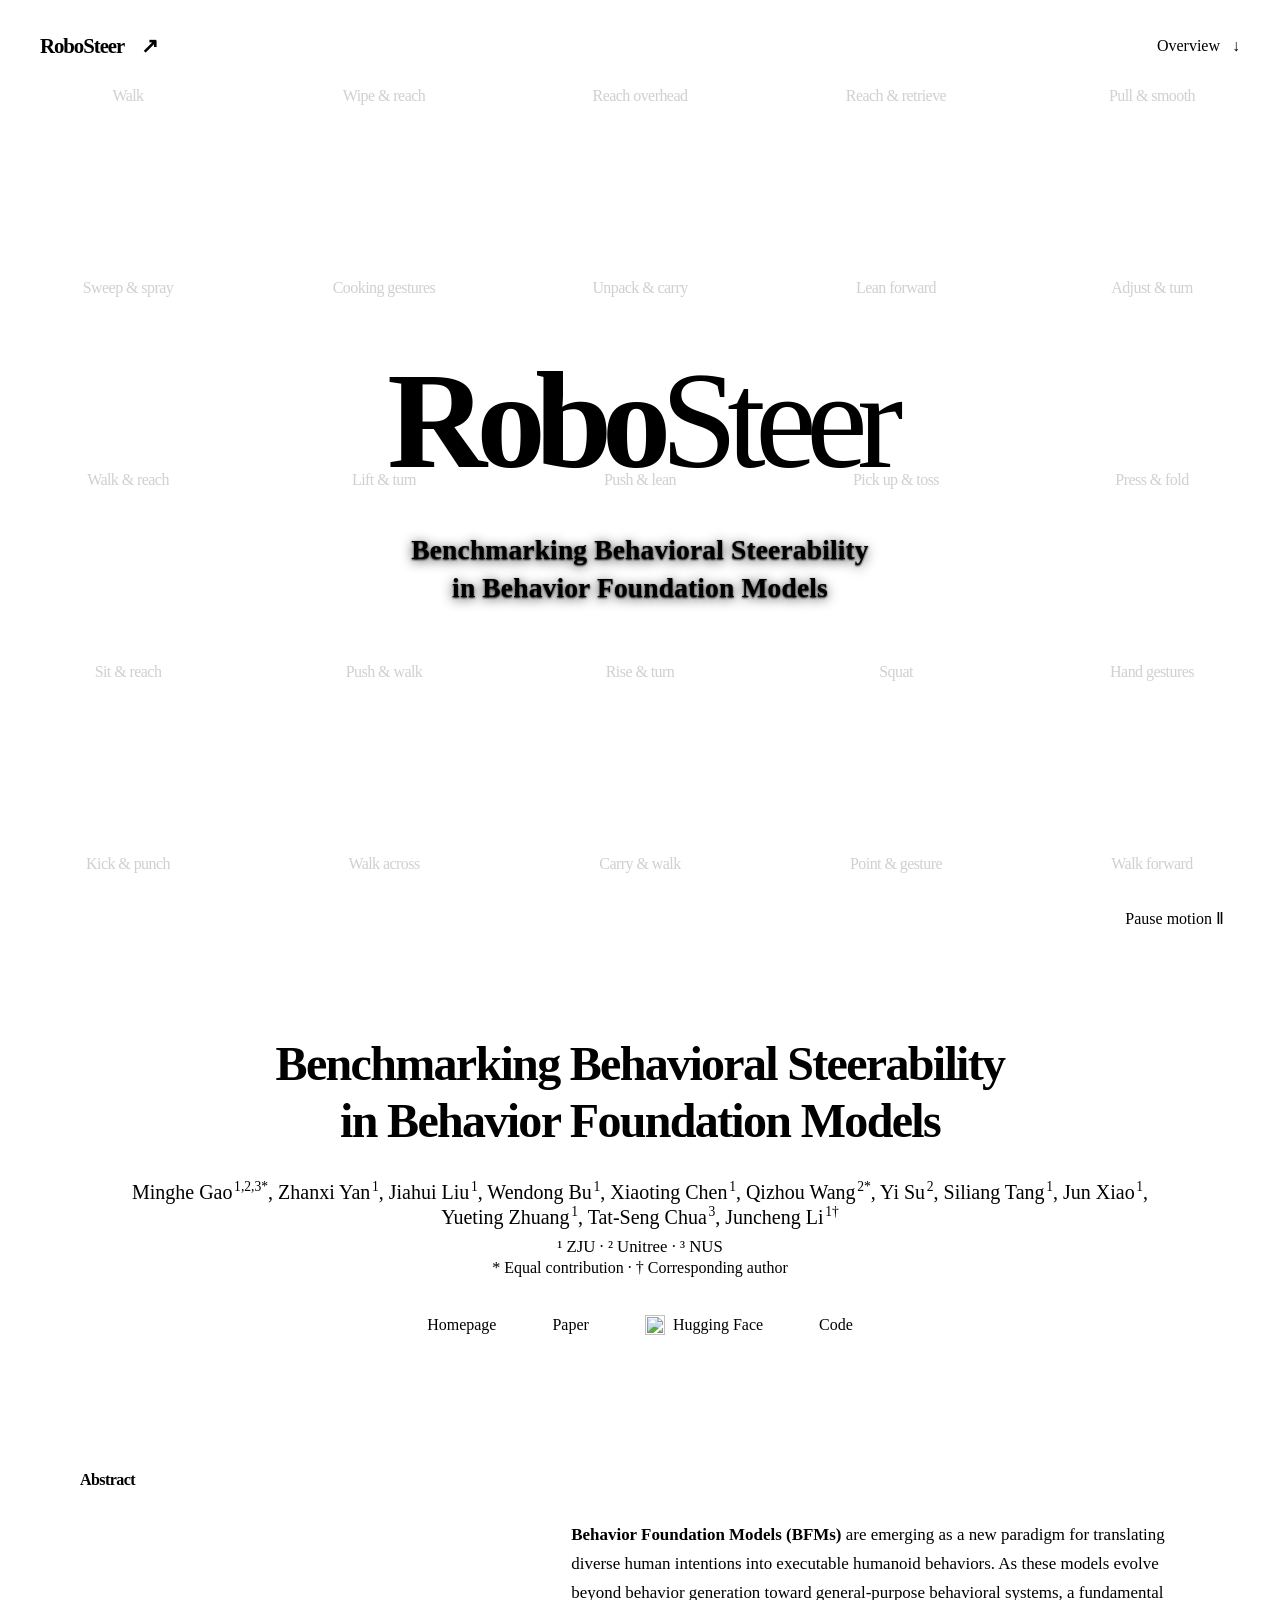
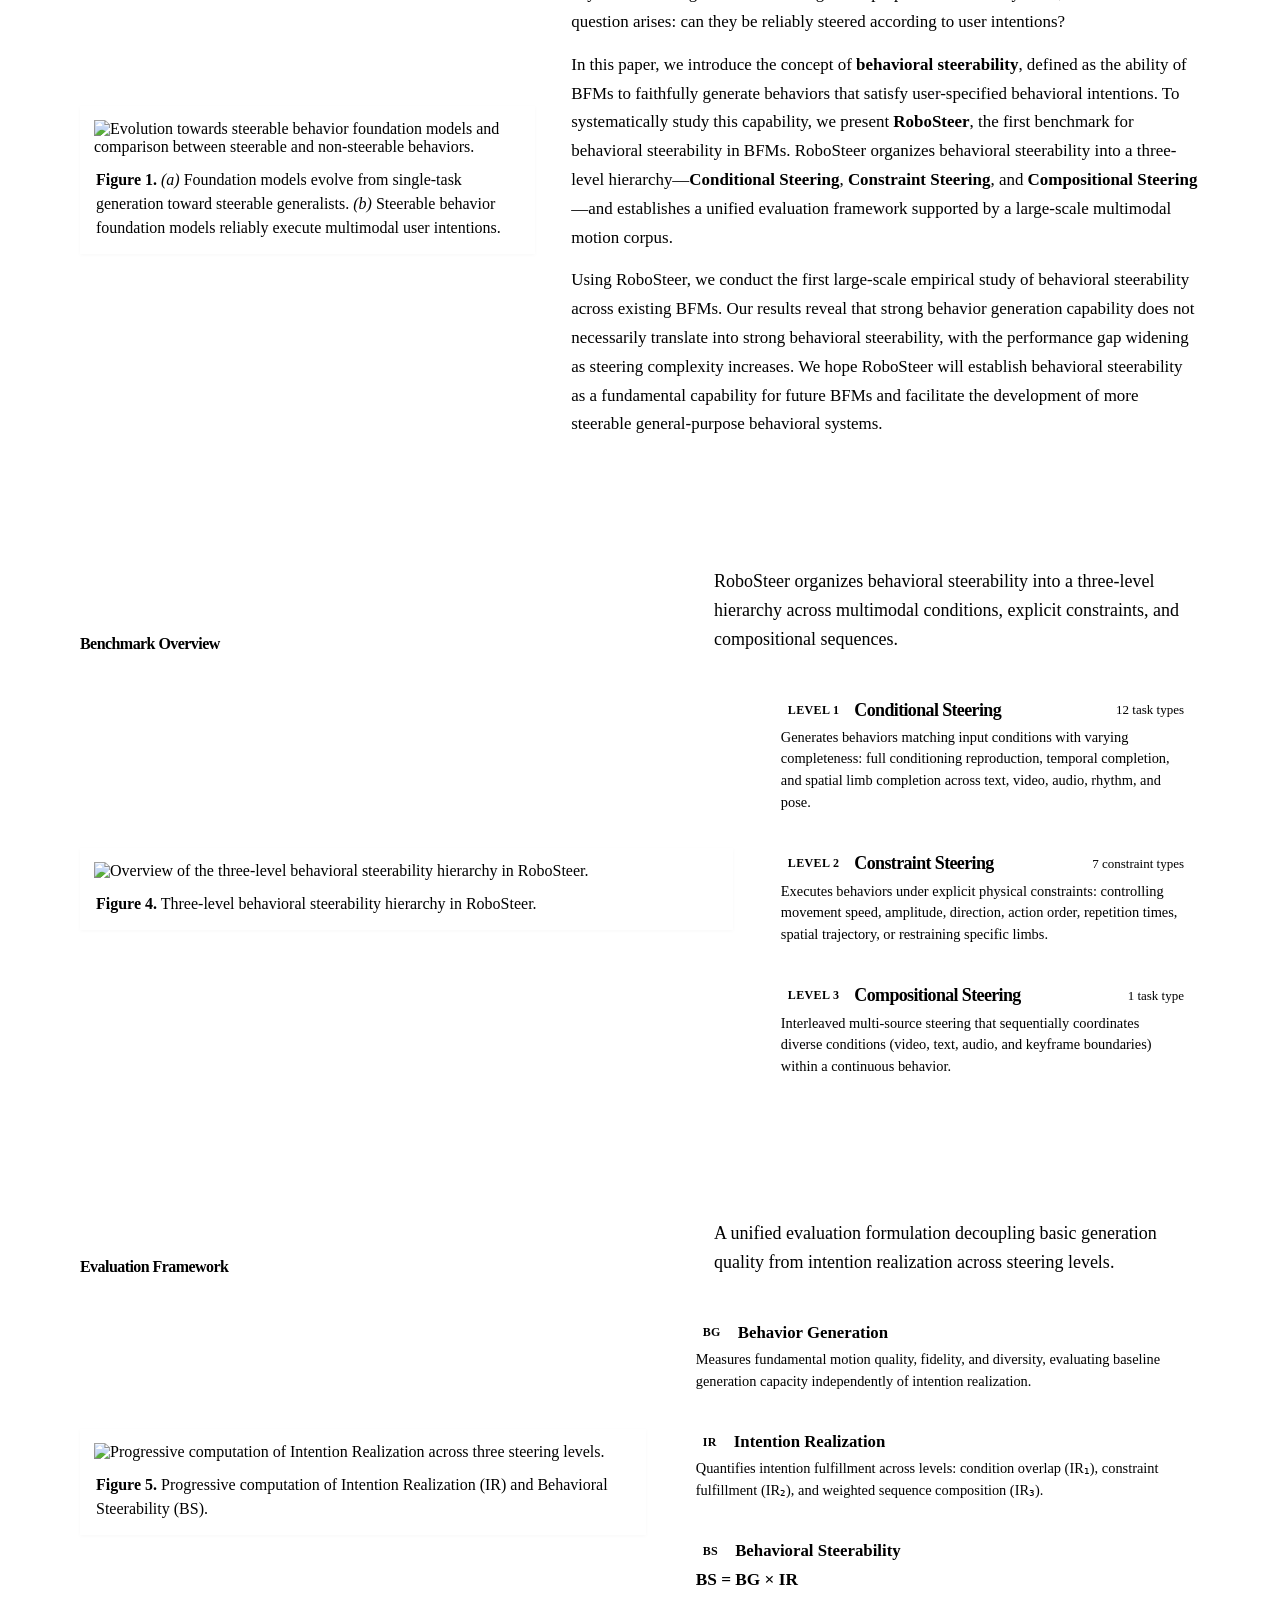
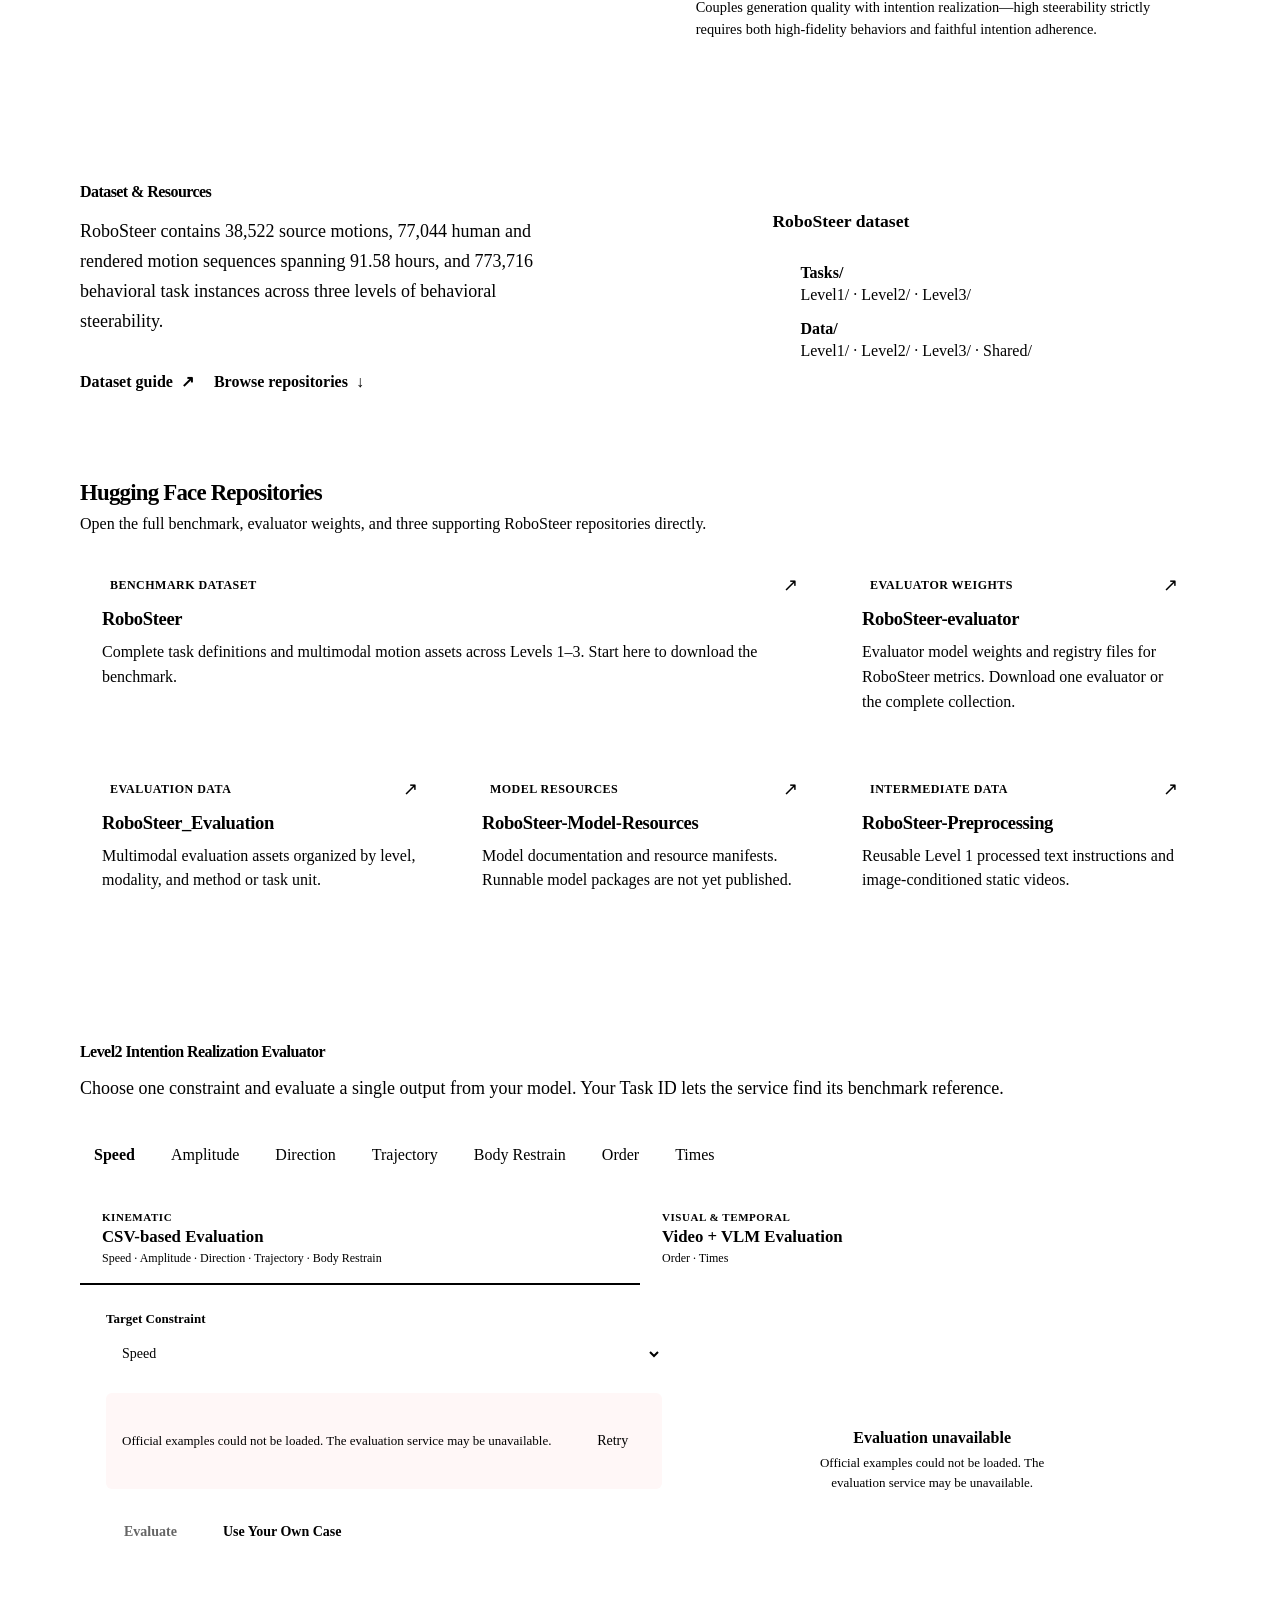
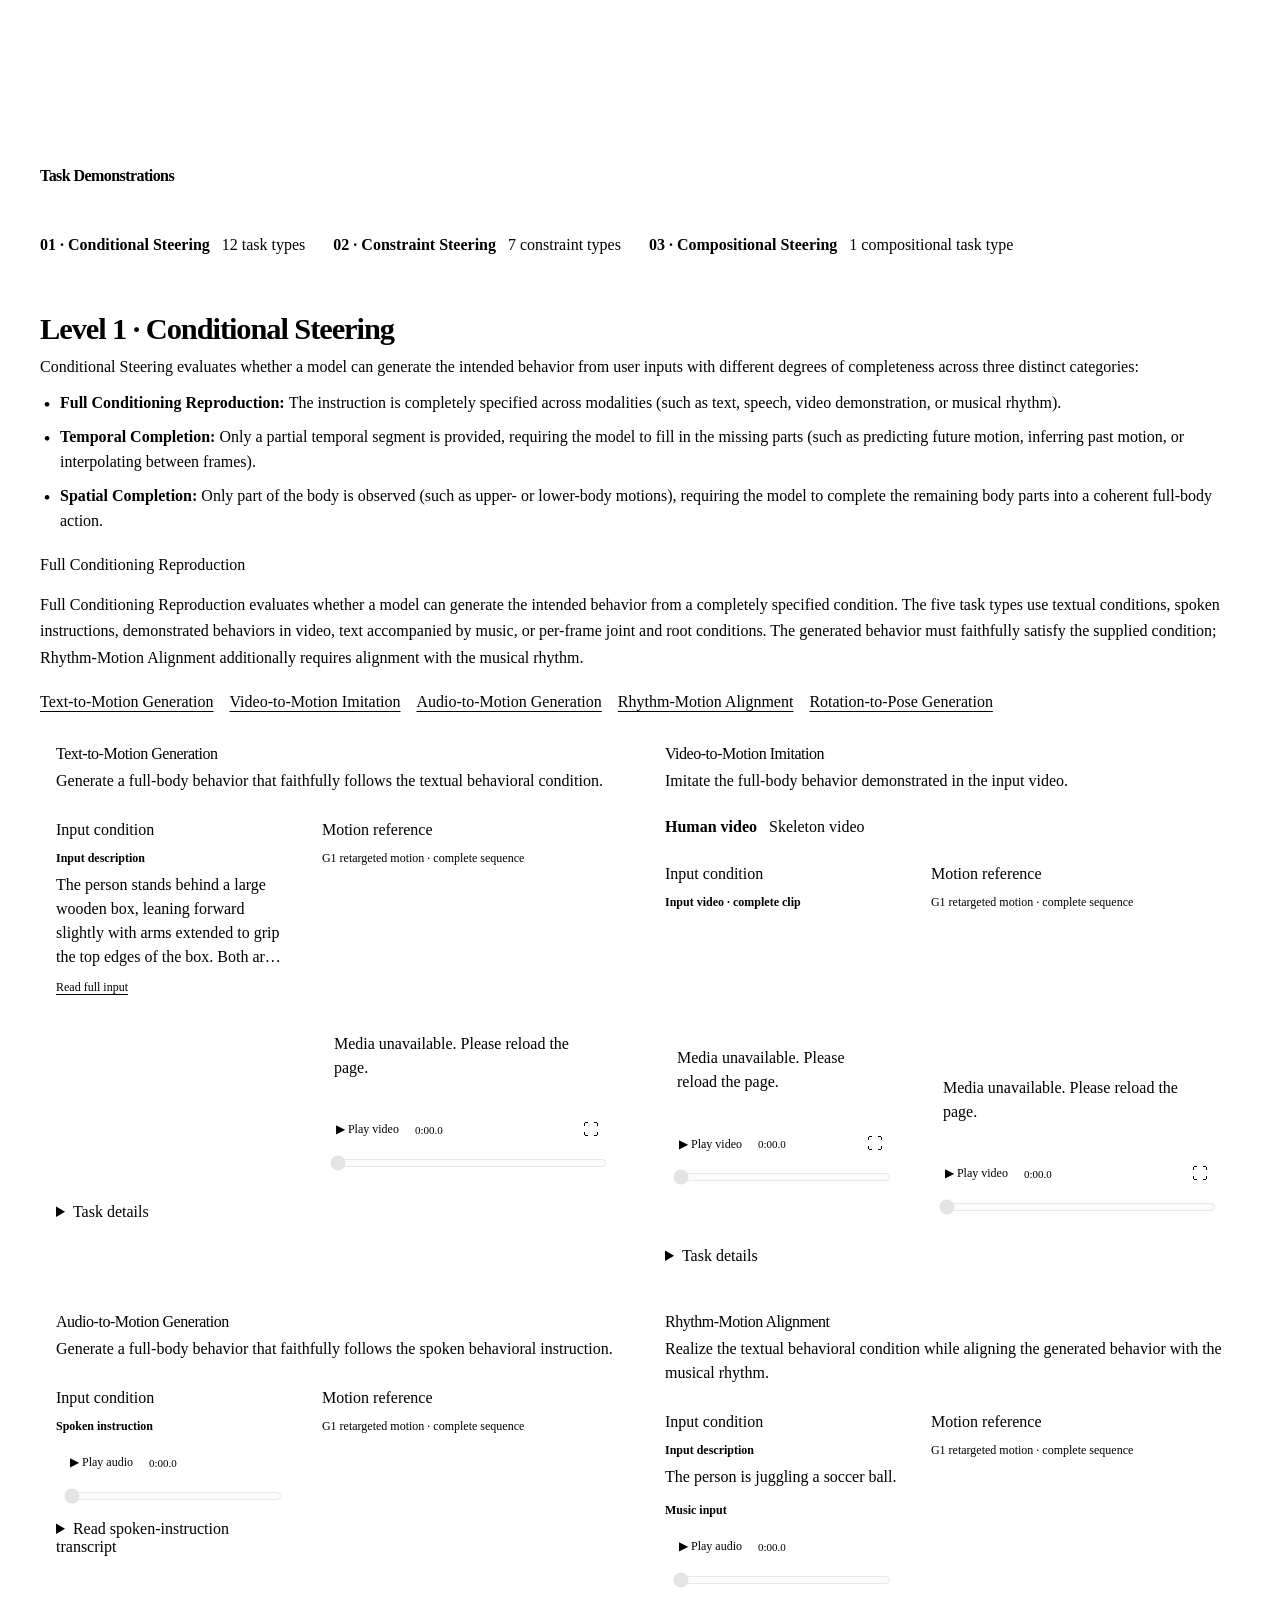
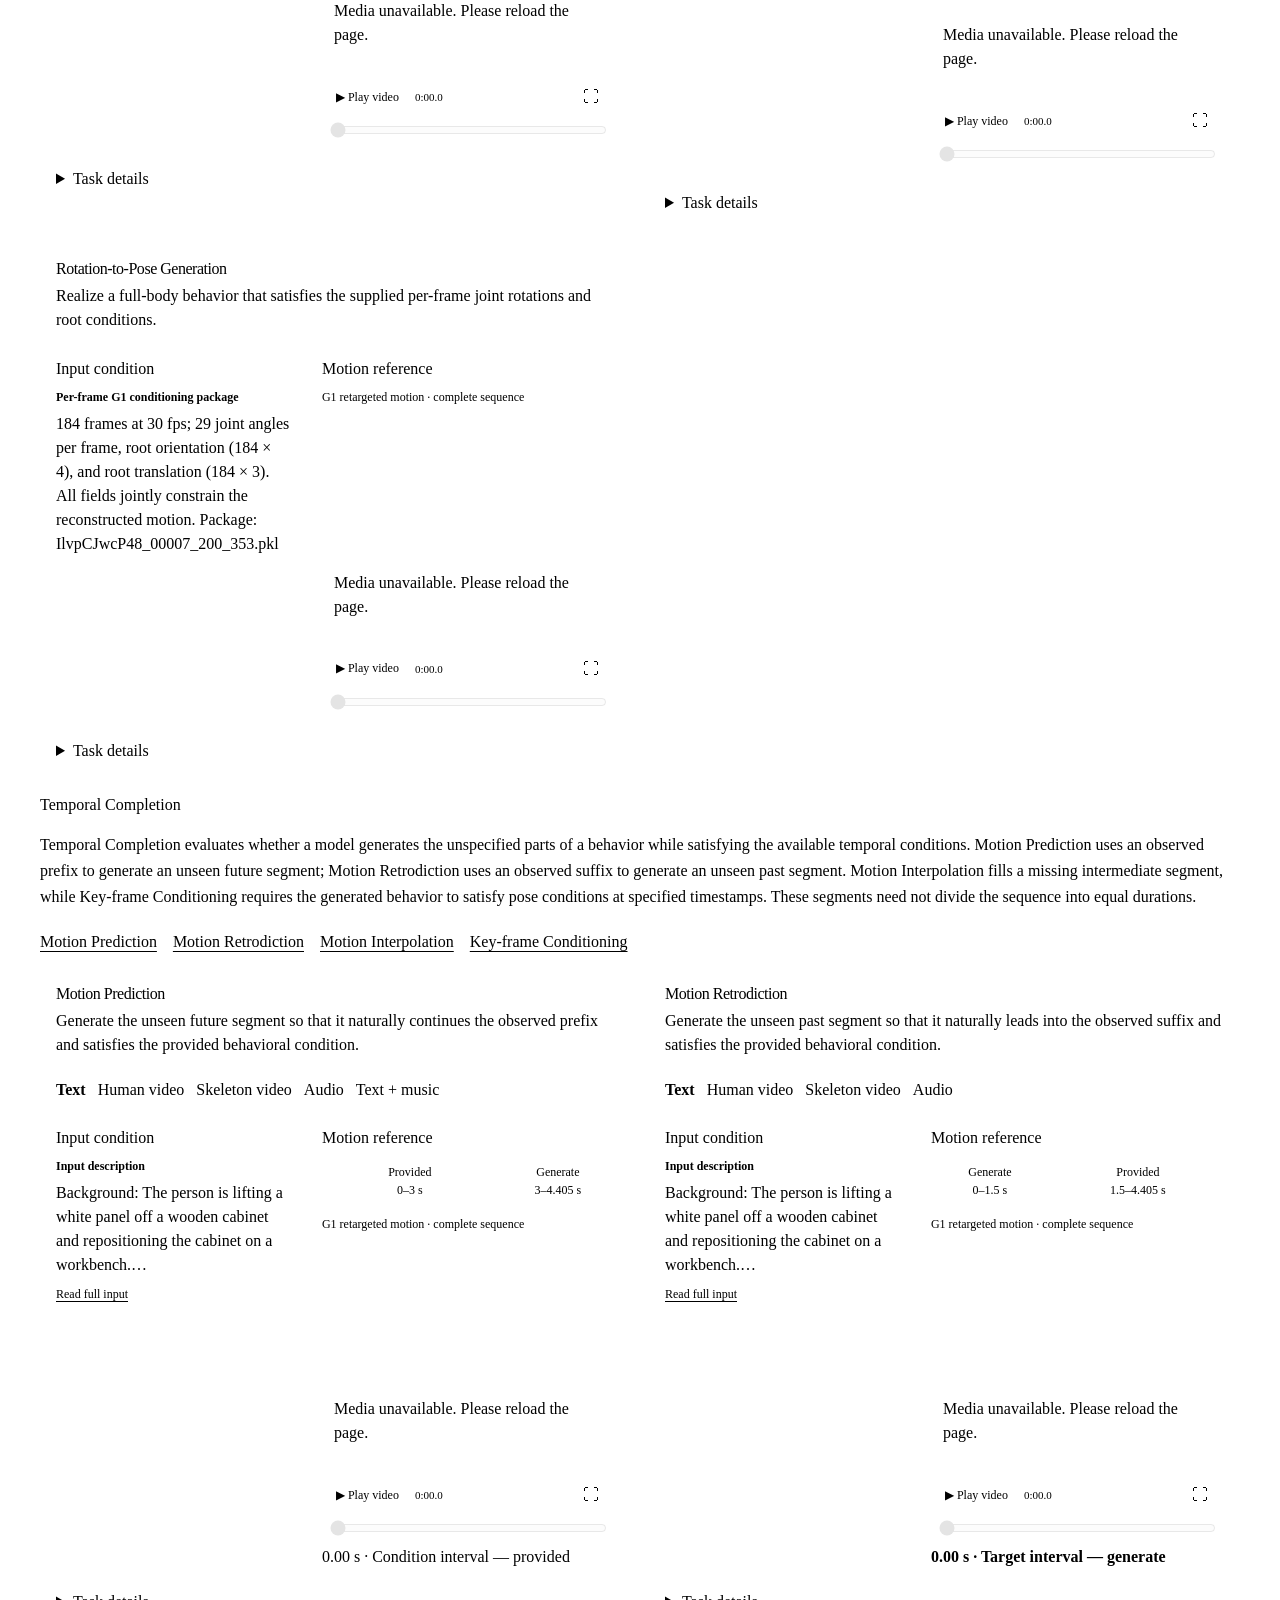
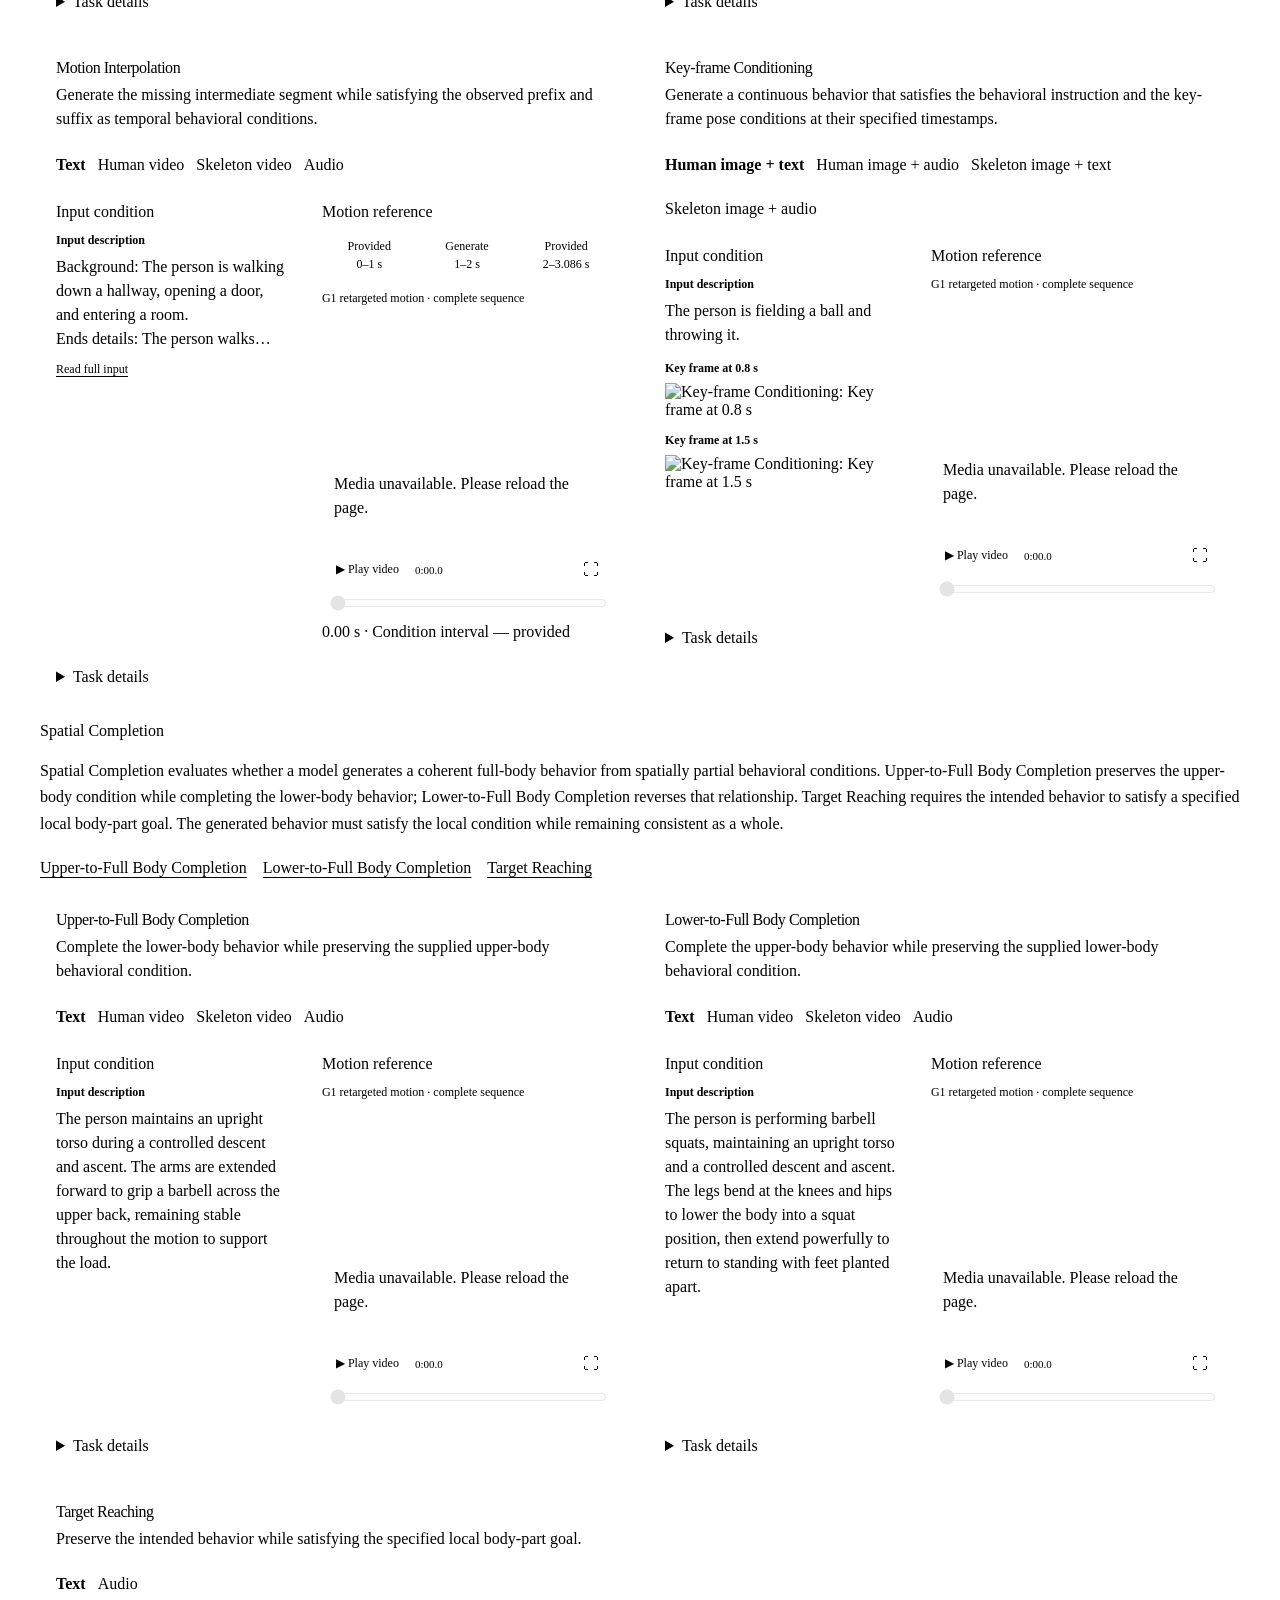
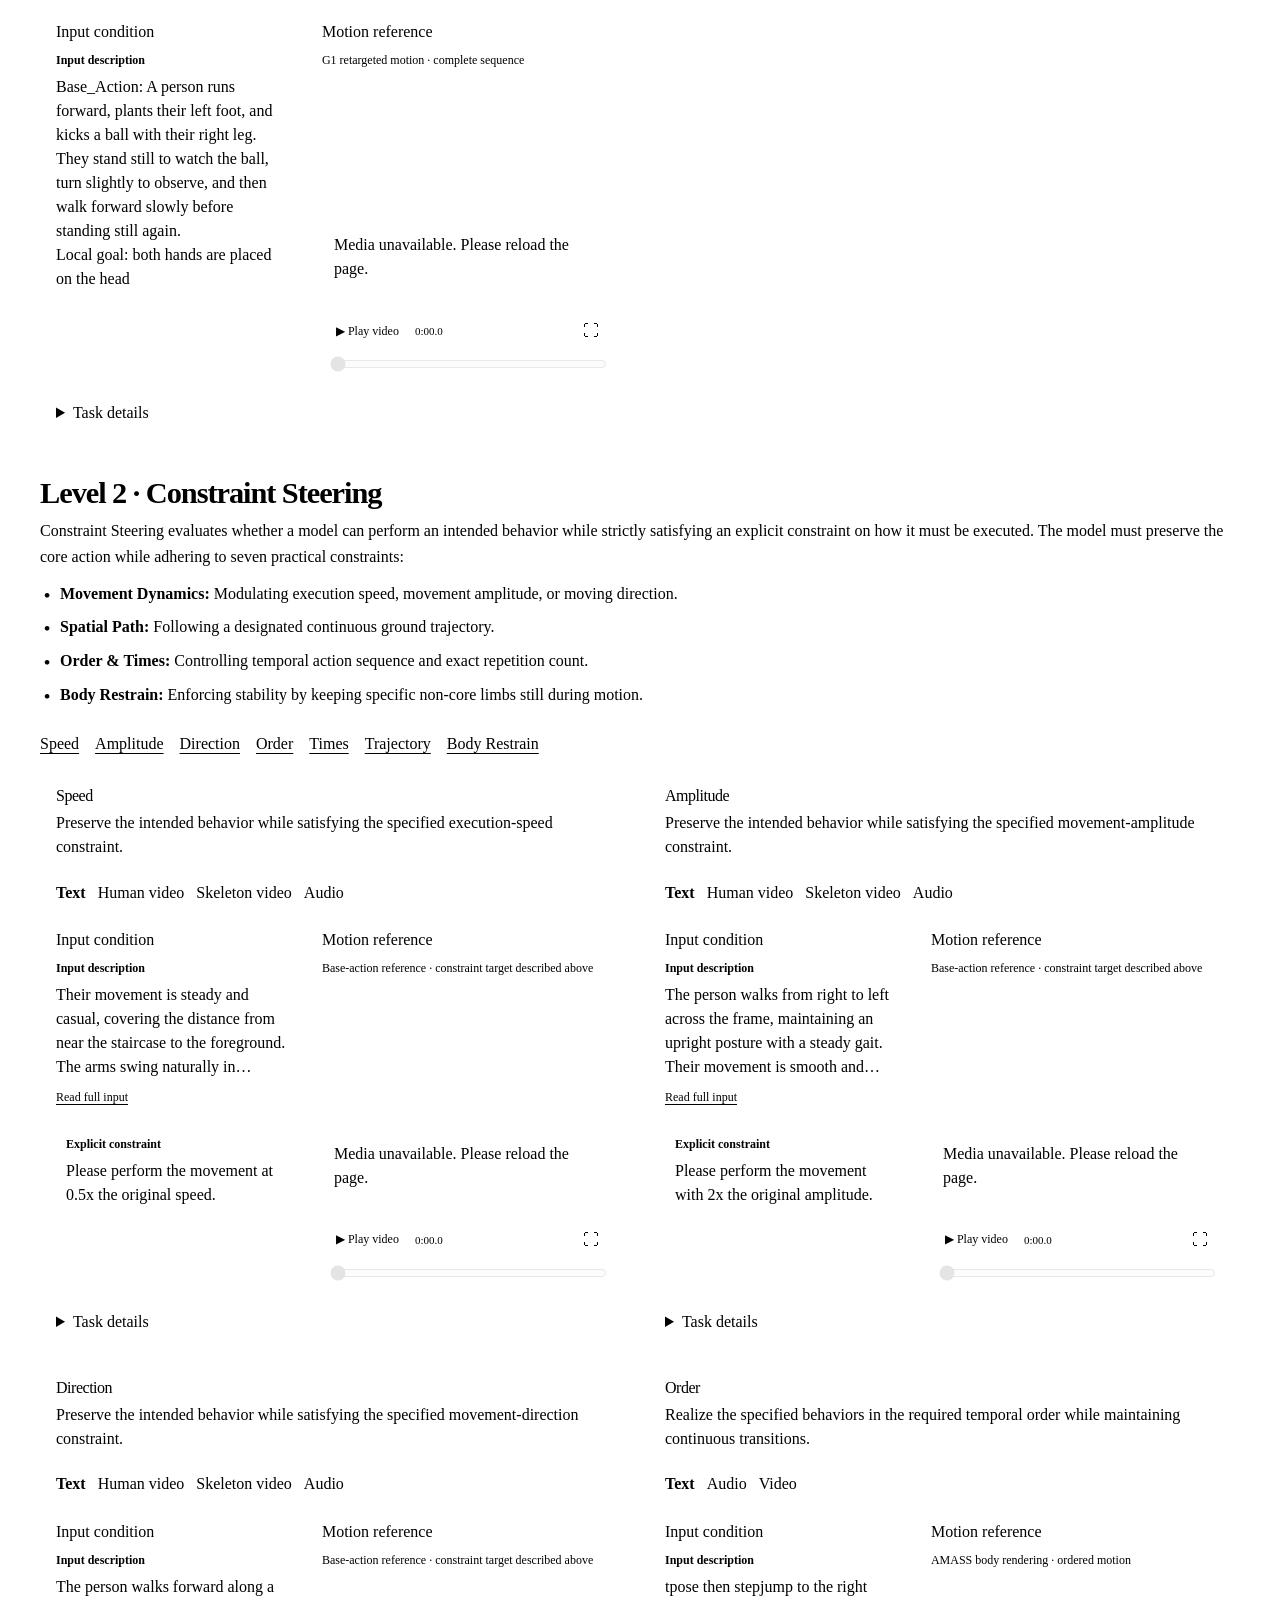
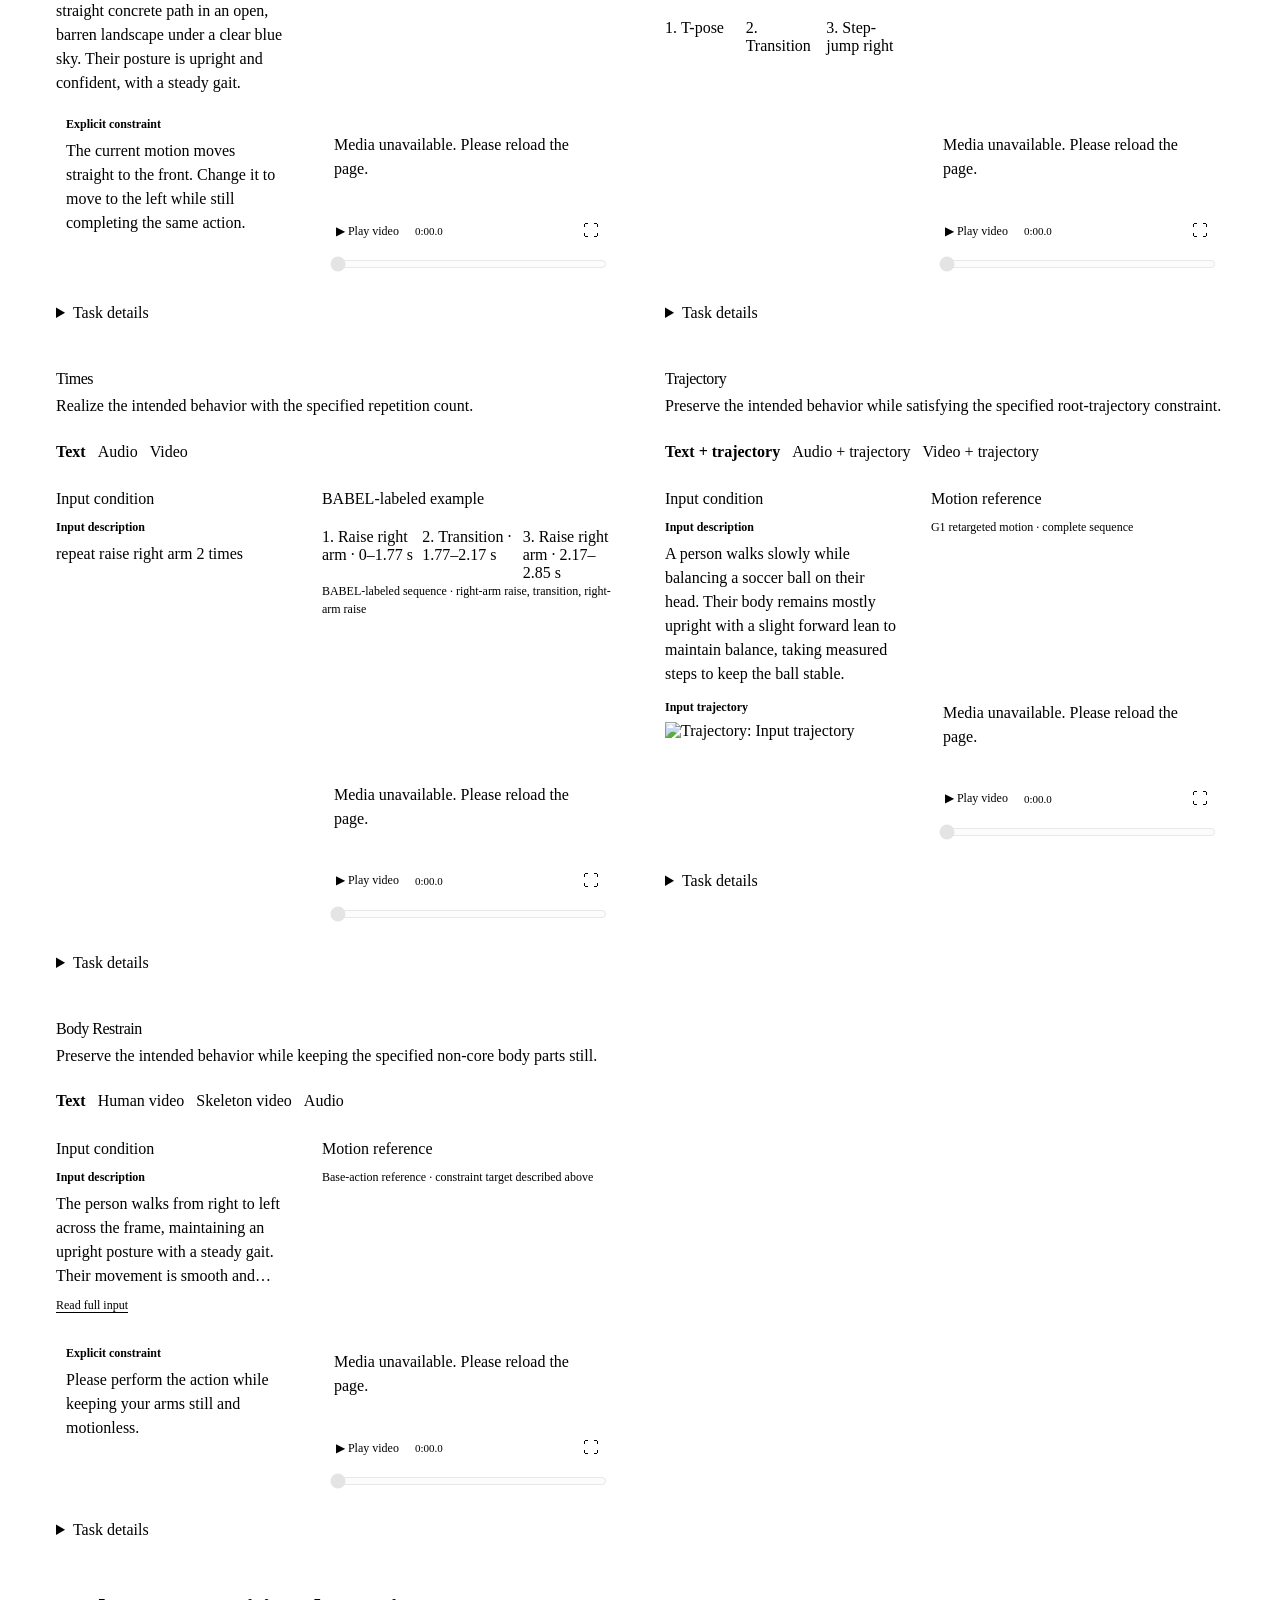
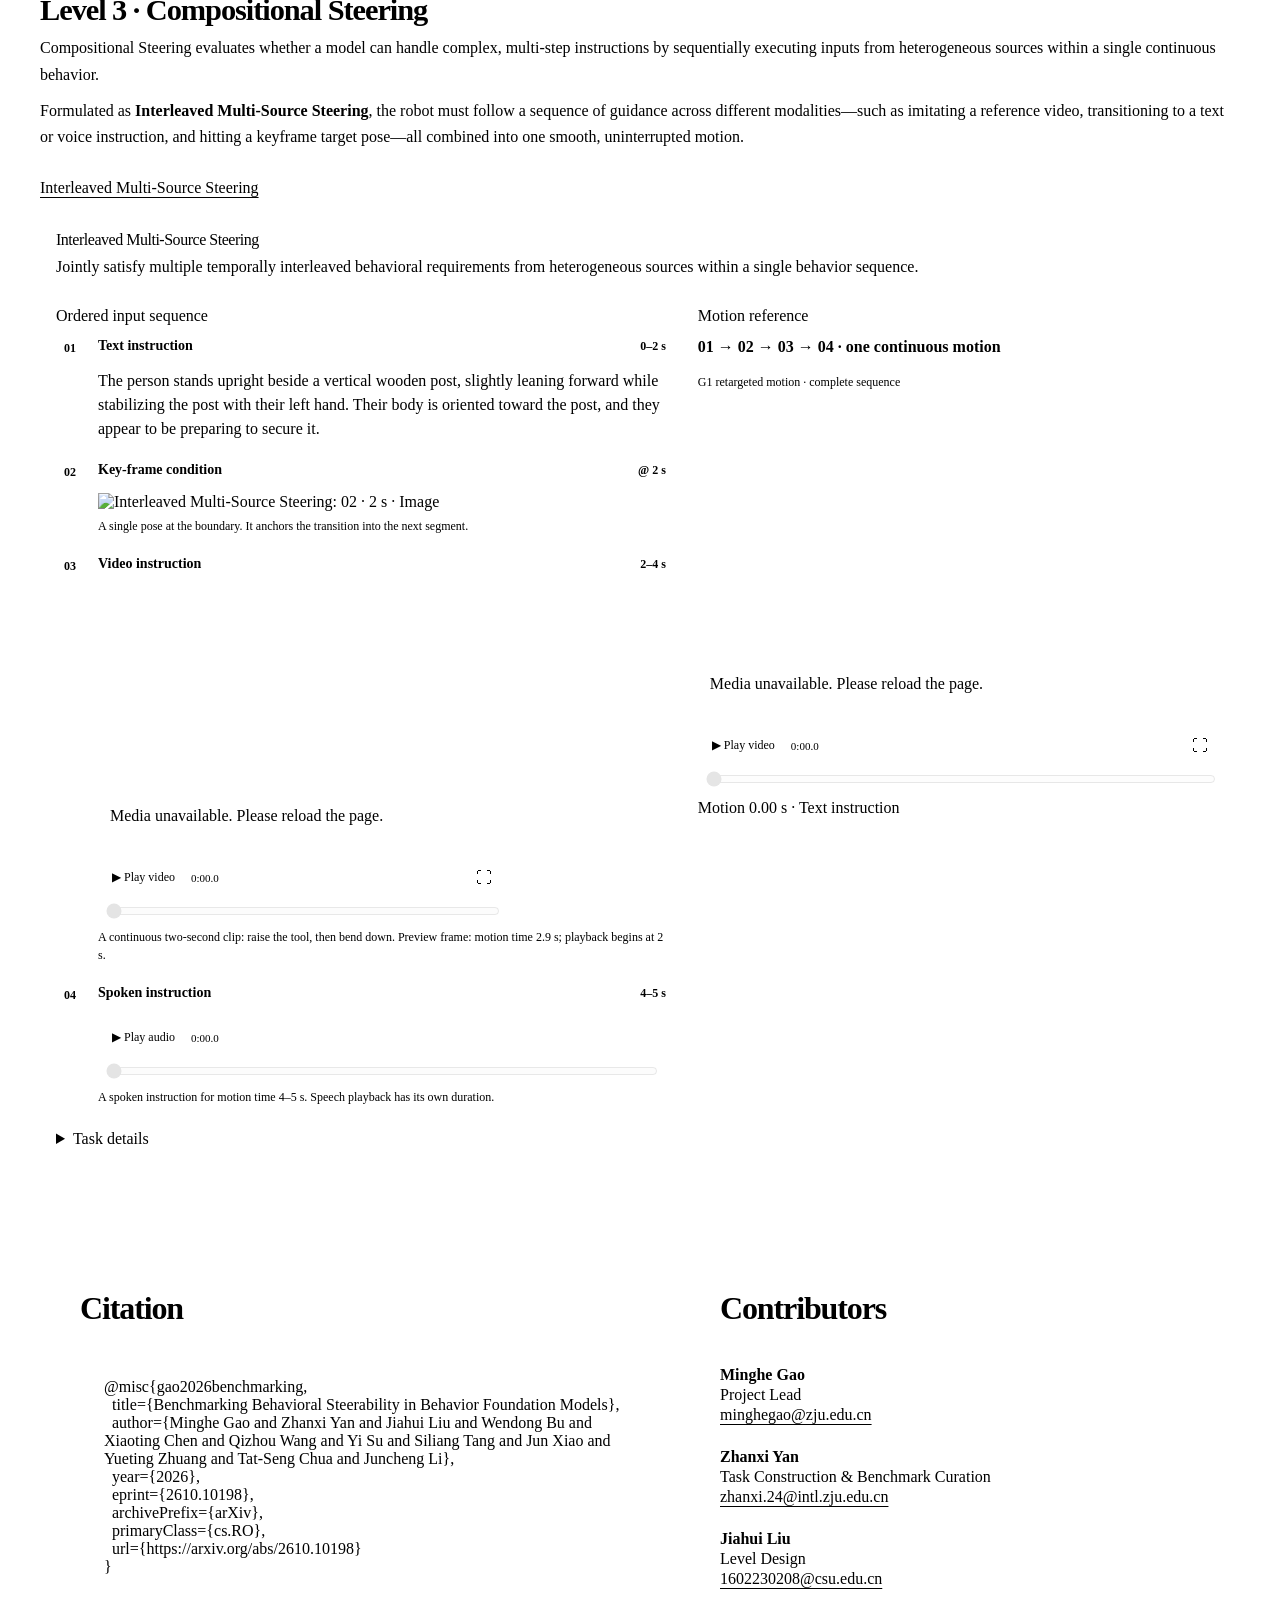
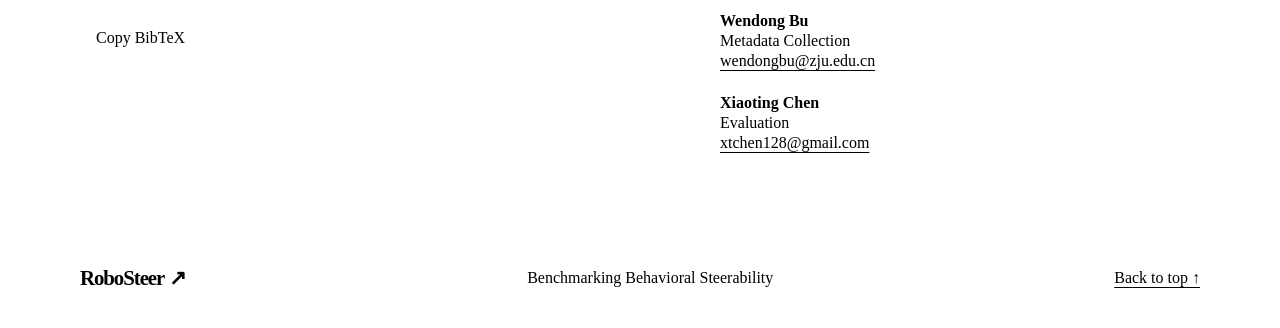
==== commit 9719e0a5: "Publish paper links authors and contributor contacts" ====
--- a/index.html
+++ b/index.html
@@ -12,9 +12,9 @@
   <link rel="icon" href="assets/favicon.svg" type="image/svg+xml">
   <link rel="stylesheet" href="assets/fonts/fonts.css">
   <link rel="stylesheet" href="tokens.css">
-  <link rel="stylesheet" href="styles.css?v=official-examples-20261008">
-  <script src="site-content.js?v=hf-resources-20261003" defer></script>
-  <script src="script.js?v=hf-buttons-20261003" defer></script>
+  <link rel="stylesheet" href="styles.css?v=paper-authors-20261008">
+  <script src="site-content.js?v=paper-authors-20261008" defer></script>
+  <script src="script.js?v=paper-authors-20261008" defer></script>
   <script src="evaluation-config.js?v=official-examples-20261008" defer></script>
   <script src="evaluation-service.js?v=official-examples-20261008" defer></script>
   <script src="evaluation-ui.js?v=official-examples-20261008" defer></script>
@@ -38,6 +38,7 @@
         <h2 id="paper-title">Benchmarking Behavioral Steerability<br class="desktop-break"> in Behavior Foundation Models</h2>
         <p class="authors" id="authors">Authors to be announced</p>
         <p class="team" id="team">Team and affiliations to be announced</p>
+        <p class="author-notes">* Equal contribution · † Corresponding author</p>
         <nav class="resource-links" aria-label="Project resources" id="resource-links"></nav>
       </div>
     </section>
@@ -355,7 +356,7 @@
       </div>
       <div>
         <h2 id="contributors-title">Contributors</h2>
-        <p id="contributors">Coming soon.</p>
+        <div id="contributors"><p>Coming soon.</p></div>
       </div>
     </section>
   </main>
--- a/styles.css
+++ b/styles.css
@@ -42,7 +42,10 @@
 .project-name { color: var(--color-accent); font-family: var(--font-display); font-weight: 600; font-size: 1.4rem; margin-bottom: 16px; }
 .paper h2 { font-size: clamp(2rem, 1.5rem + 2vw, 3rem); margin-bottom: 30px; }
 .authors { color: var(--color-accent); font-size: clamp(1.1rem, 1.05rem + 0.25vw, 1.25rem); margin-bottom: 8px; }
-.team { color: var(--color-muted); font-size: clamp(0.95rem, 0.9rem + 0.2vw, 1.05rem); margin-bottom: 28px; }
+.author-name { white-space: nowrap; }
+.author-name sup { font-size: .68em; margin-left: .12em; }
+.team { color: var(--color-muted); font-size: clamp(0.95rem, 0.9rem + 0.2vw, 1.05rem); margin-bottom: 2px; }
+.author-notes { color: var(--color-muted); font-size: var(--text-sm); margin-bottom: 26px; }
 .resource-links { display: flex; flex-wrap: wrap; justify-content: center; gap: 12px; }
 .resource-link { display: inline-flex; align-items: center; gap: 8px; border-radius: 100px; background: var(--color-ink); border: 1px solid var(--color-ink); color: var(--color-white); min-height: 44px; padding: 10px 22px; text-decoration: none; white-space: nowrap; font-size: var(--text-sm); font-weight: 500; }
 .resource-icon { width: 20px; height: 20px; flex: none; }
@@ -286,6 +289,11 @@
 .closing { border-top: 1px solid var(--color-line); display: grid; grid-template-columns: minmax(0, 1.2fr) minmax(0, 1fr); gap: 64px; }
 .closing h2 { font-size: clamp(1.6rem, 1.3rem + 1vw, 2rem); }
 .closing p { color: var(--color-muted); font-size: clamp(0.95rem, 0.9rem + 0.2vw, 1.05rem); }
+.contributors-list { list-style: none; margin: 0; padding: 0; }
+.contributor { display: grid; gap: 2px; padding: 12px 0; border-top: 1px solid var(--color-line); }
+.contributor strong { font-weight: 650; }
+.contributor-role { color: var(--color-muted); font-size: var(--text-sm); }
+.contributor-email { color: var(--color-accent); font-size: var(--text-sm); overflow-wrap: anywhere; }
 pre { background: var(--color-soft); padding: 24px; font: .875rem/1.65 var(--font-code); overflow-x: auto; white-space: pre-wrap; overflow-wrap: anywhere; border: 1px solid var(--color-line); }
 .copy-button { background: var(--color-paper); color: var(--color-ink); border: 1px solid var(--color-line); border-radius: var(--radius-sm); min-height: 44px; padding: 8px 16px; font-size: var(--text-sm); }
 .copy-button:hover { border-color: var(--color-ink); }
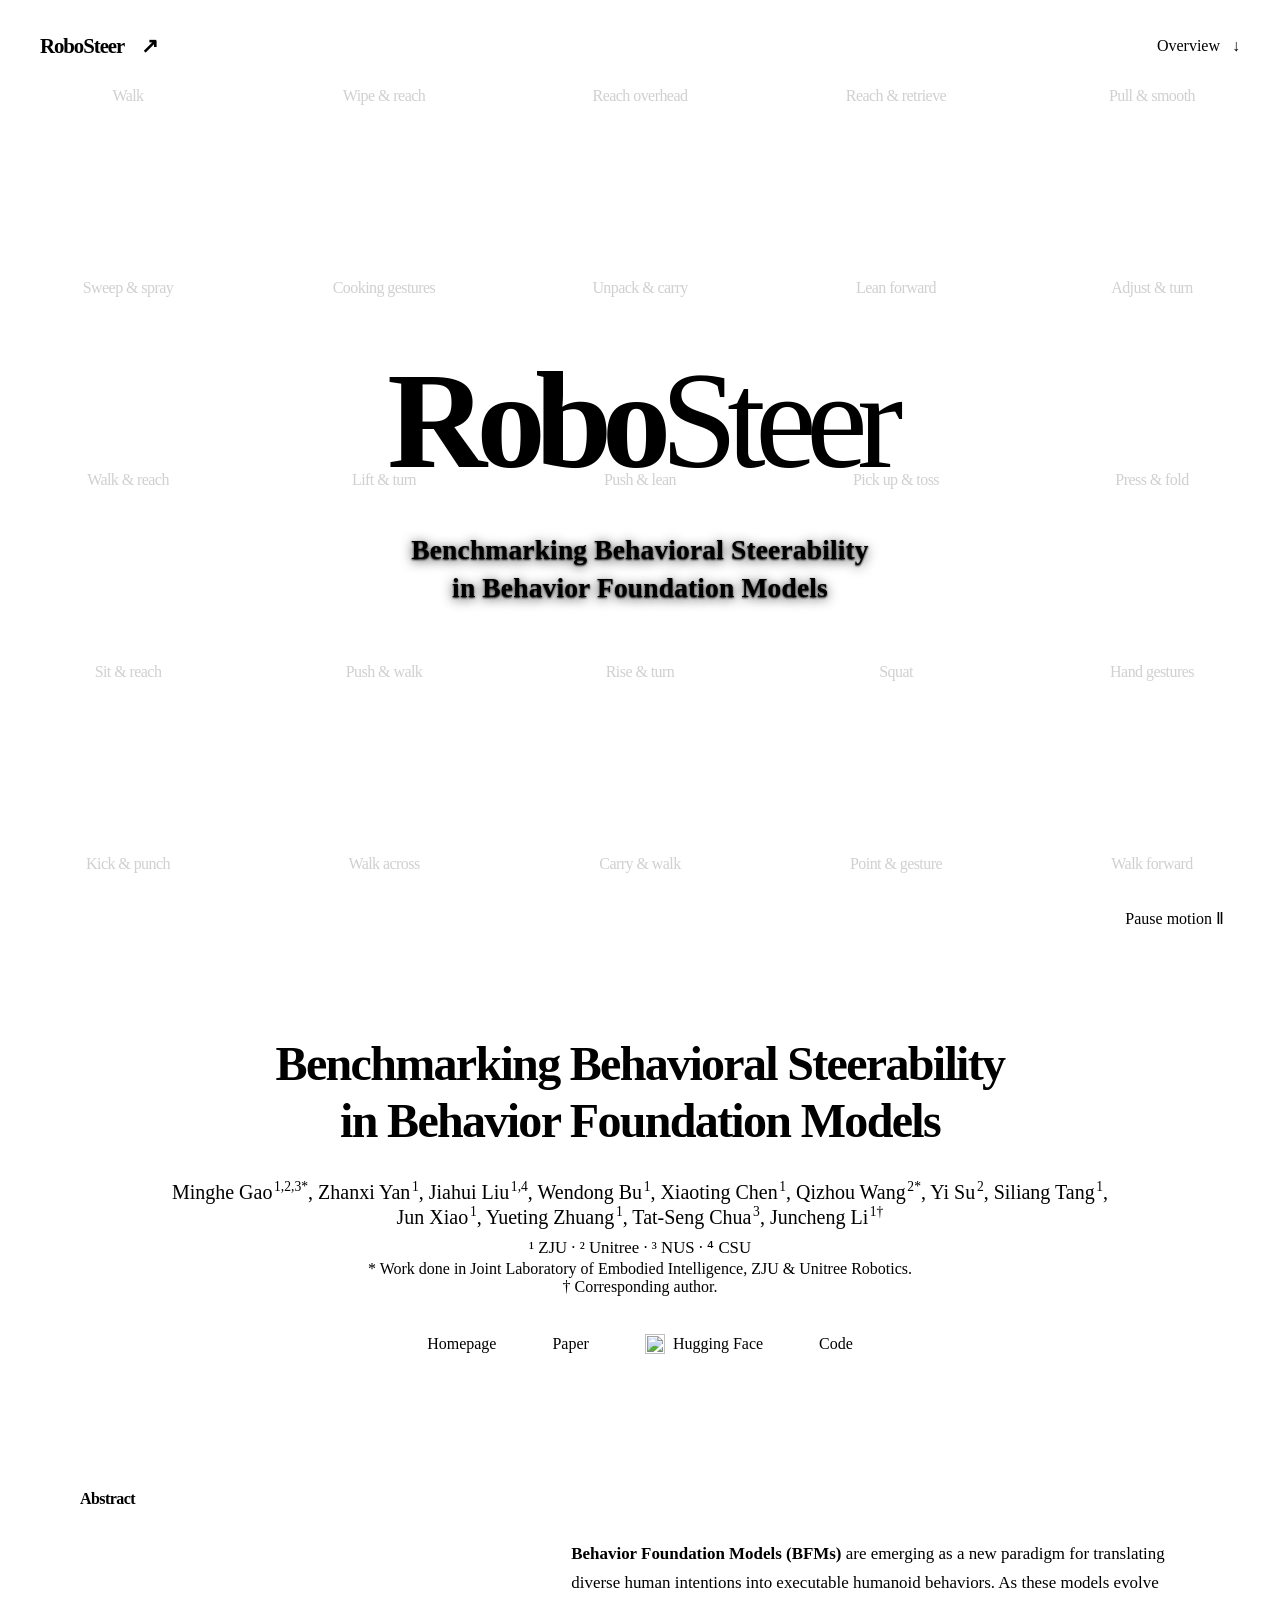
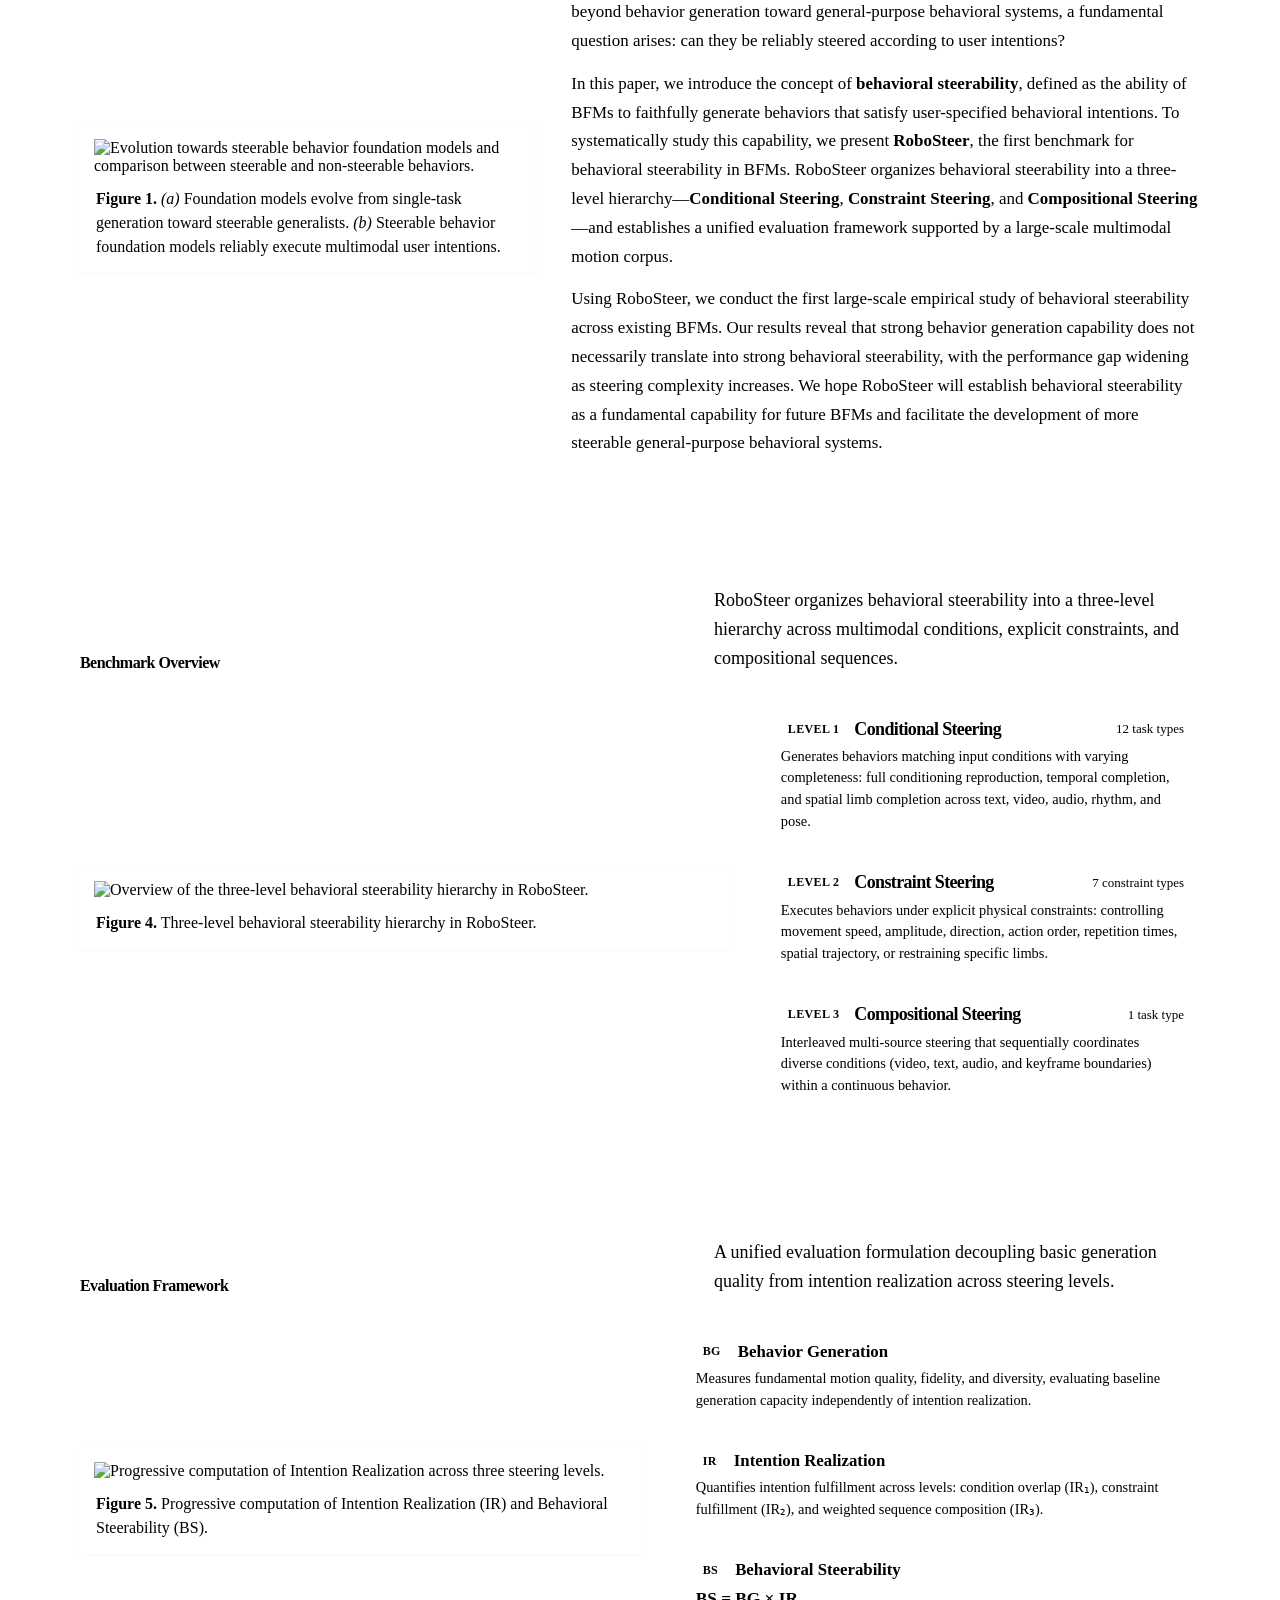
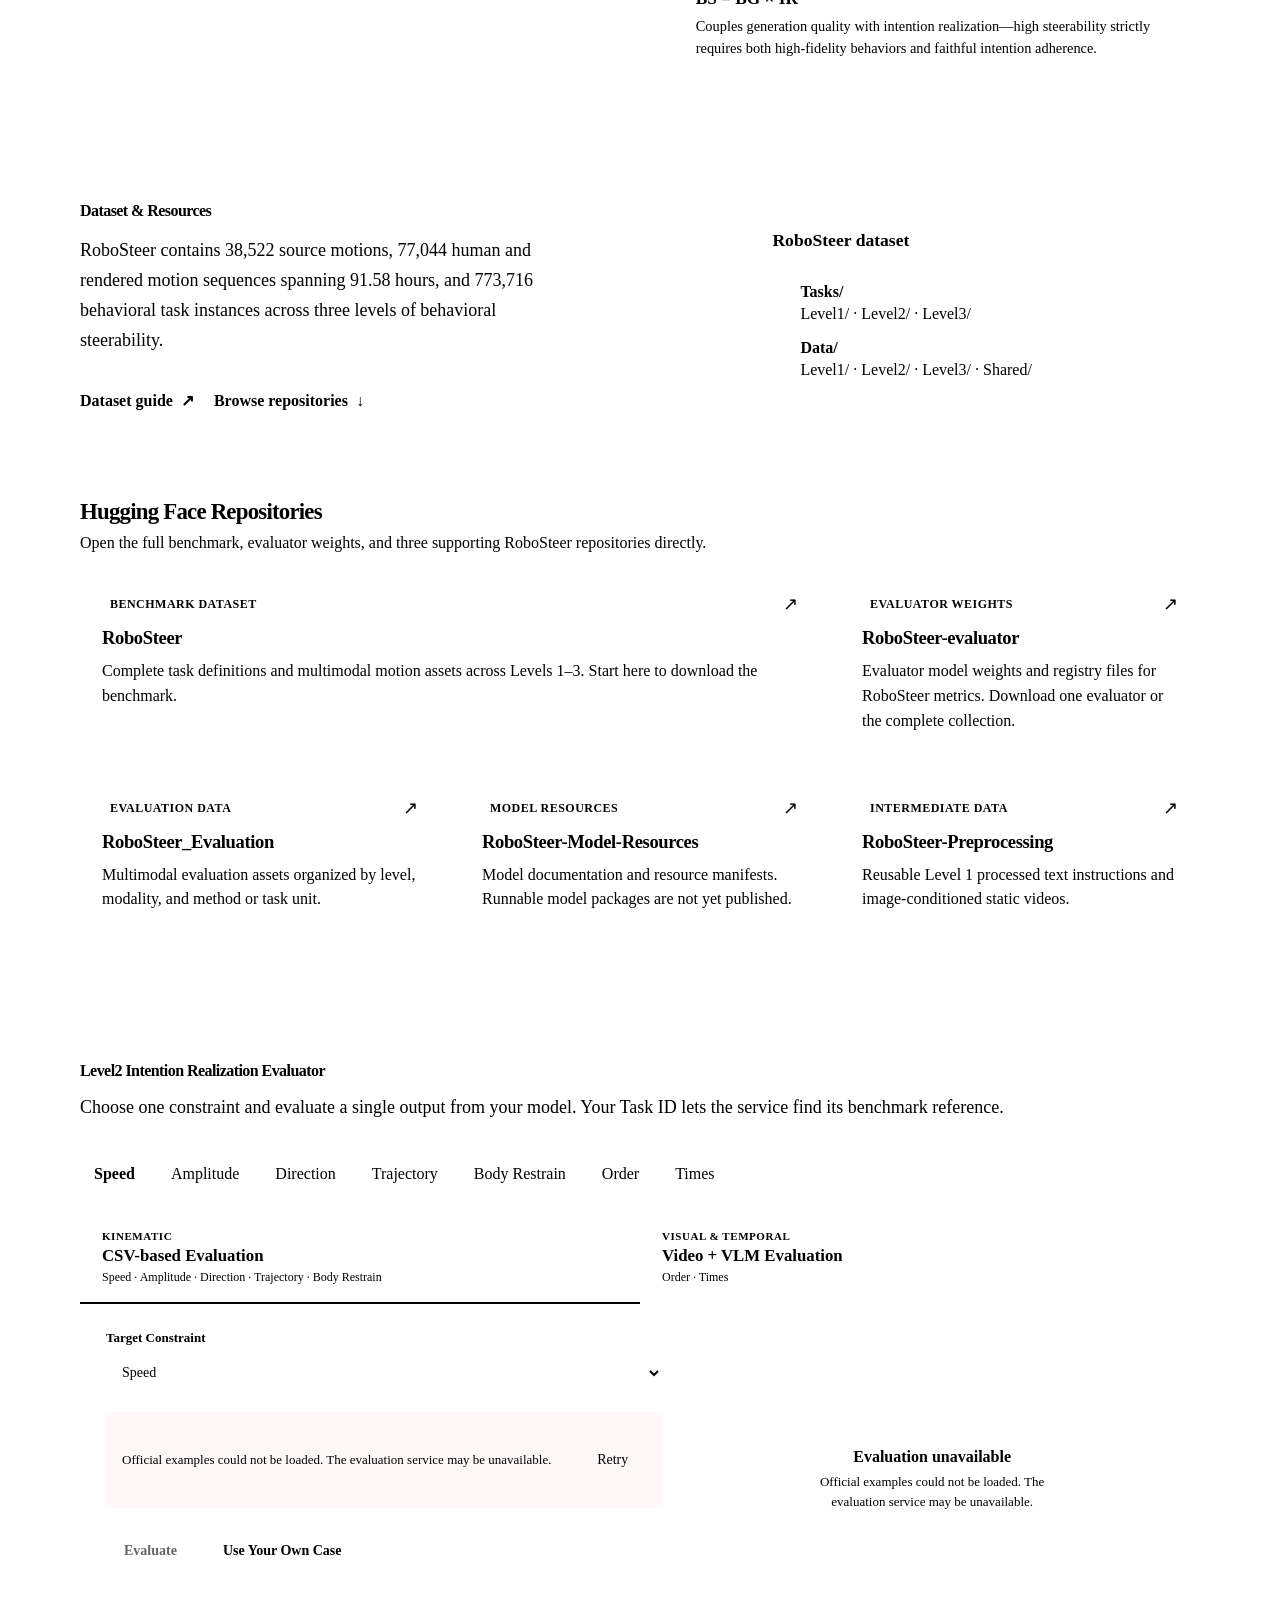
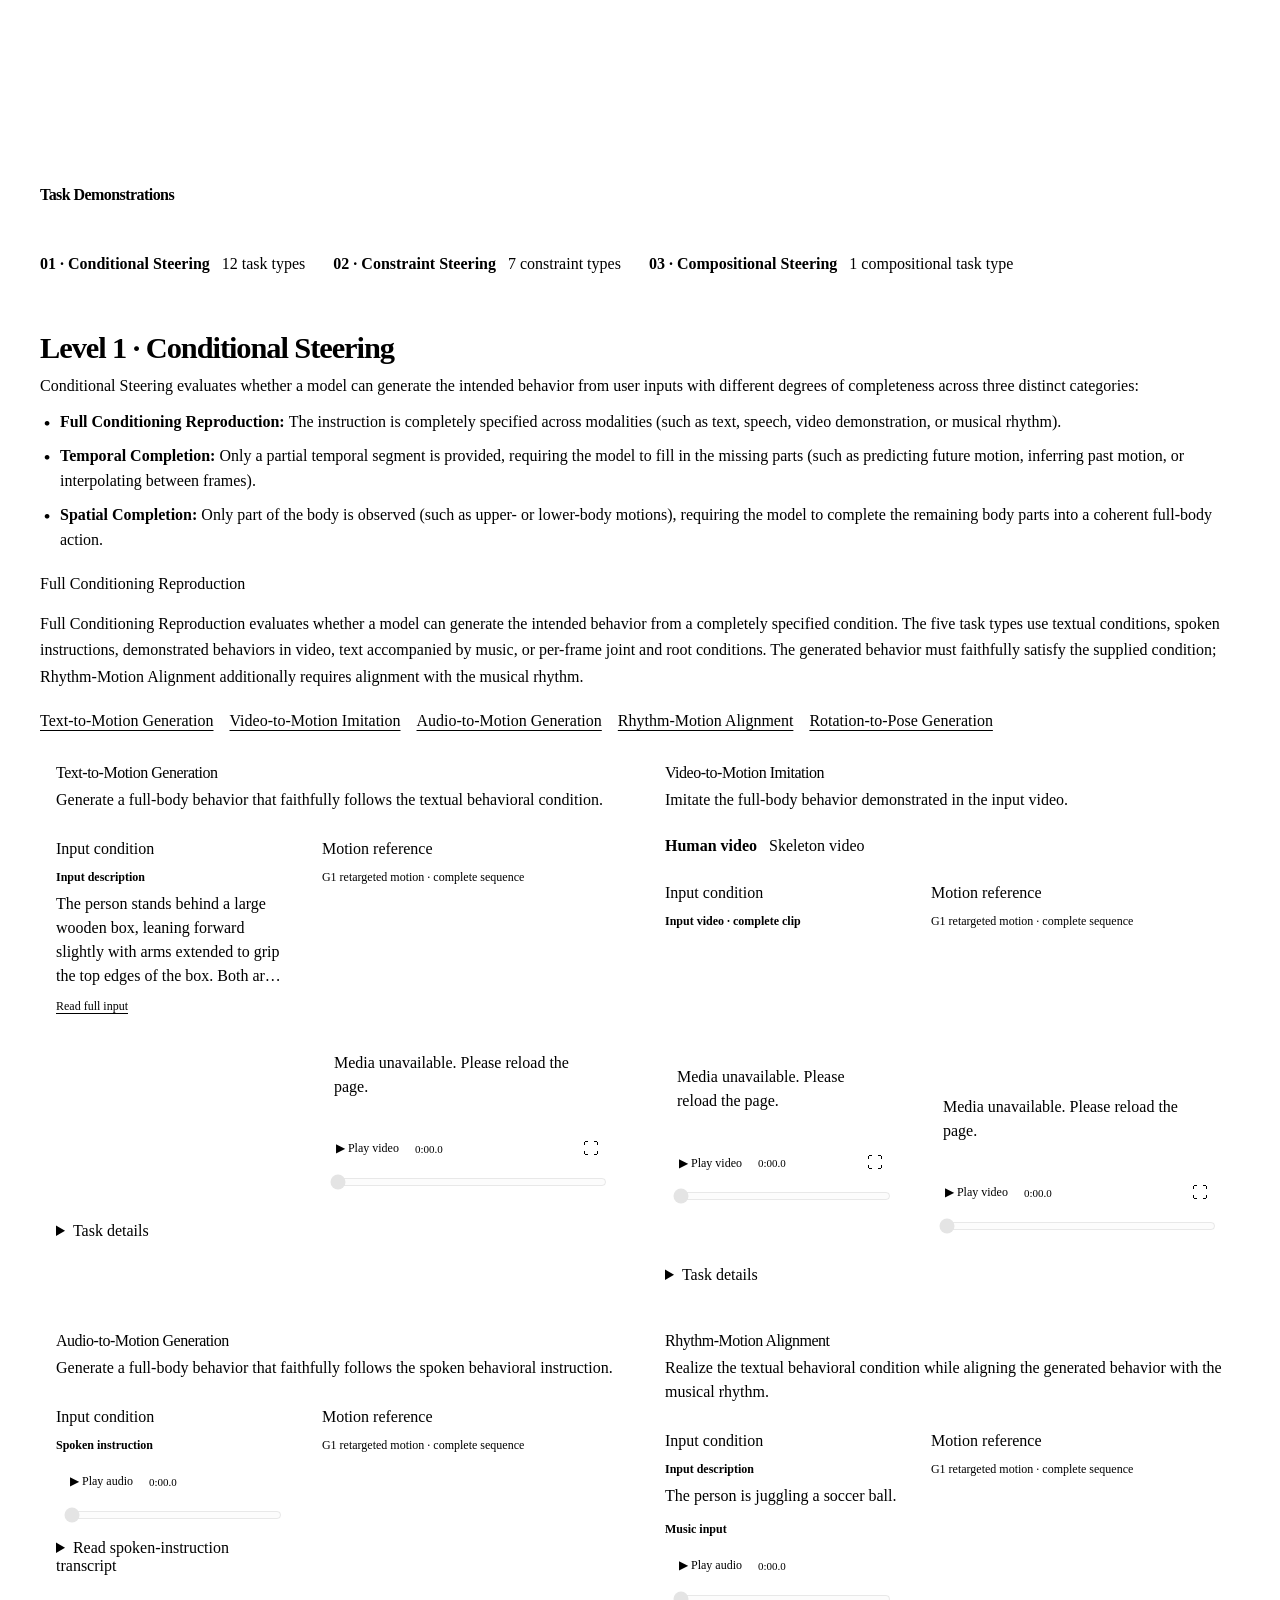
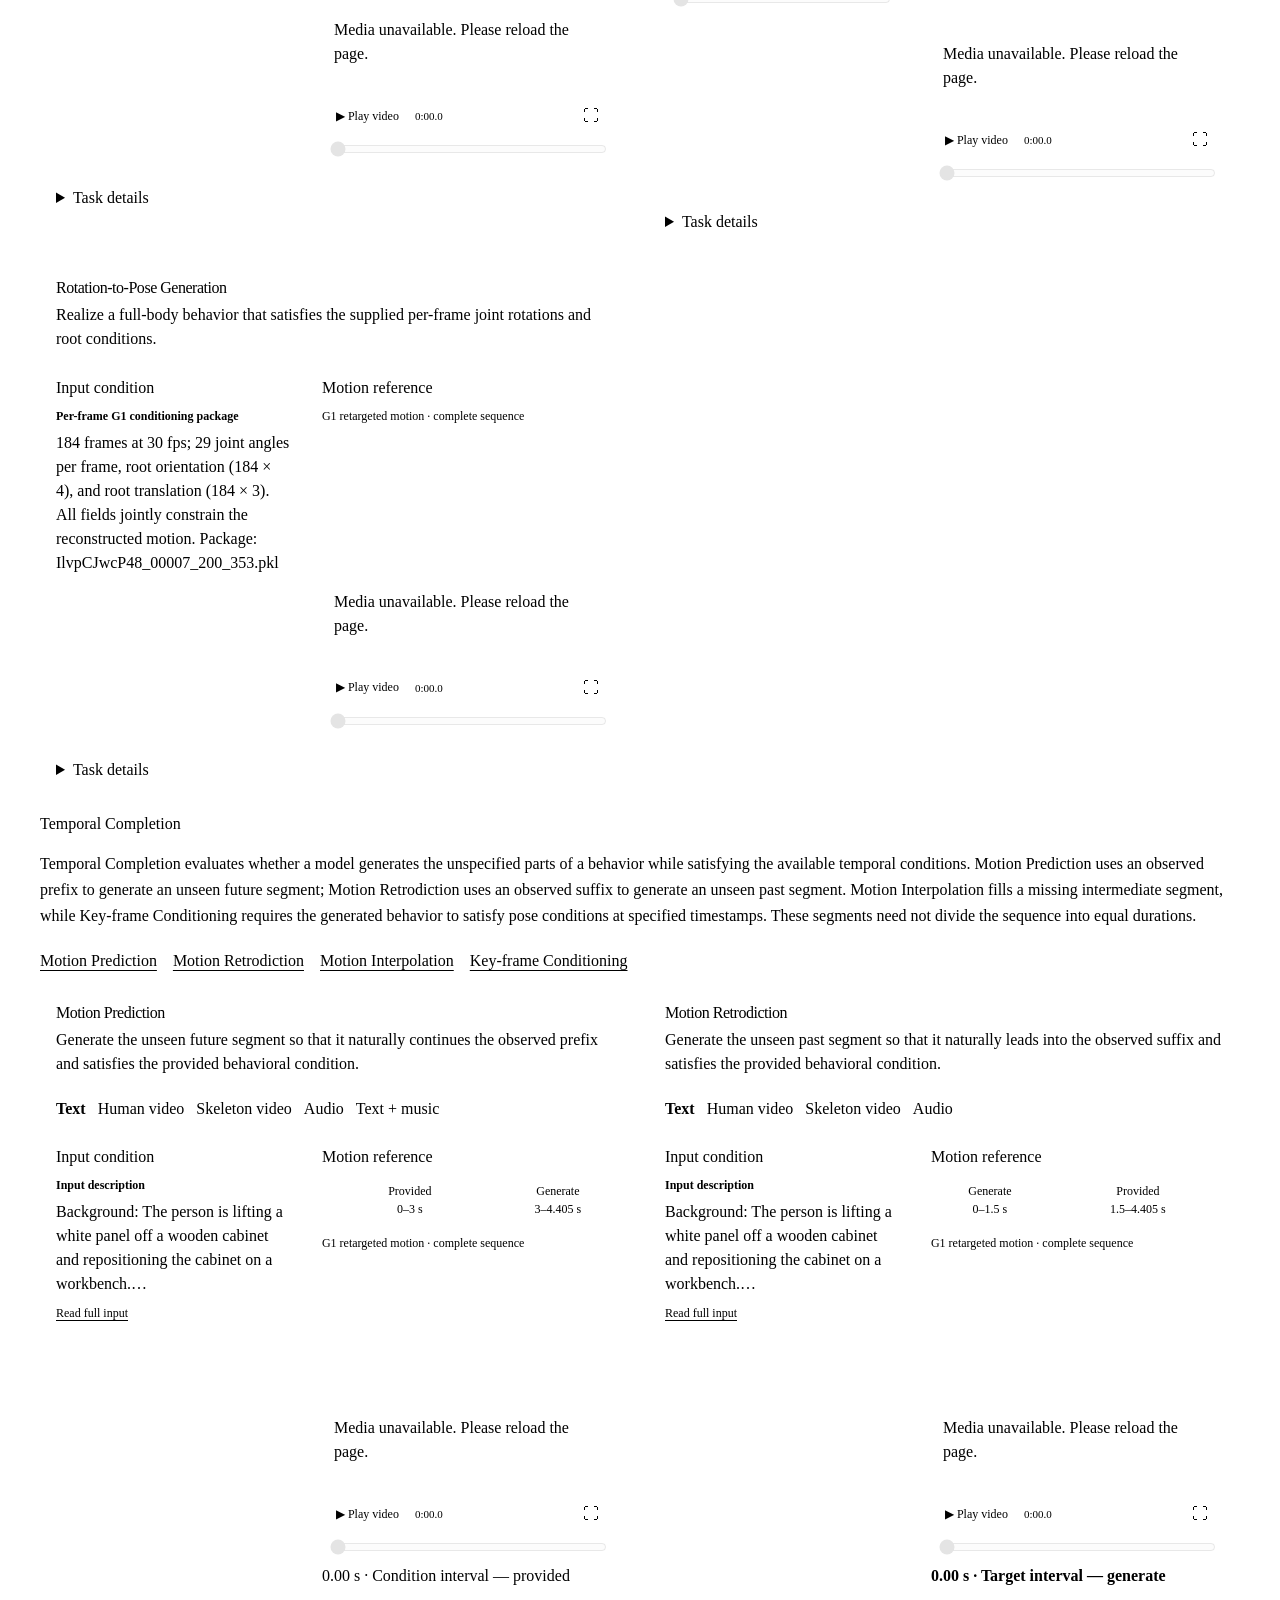
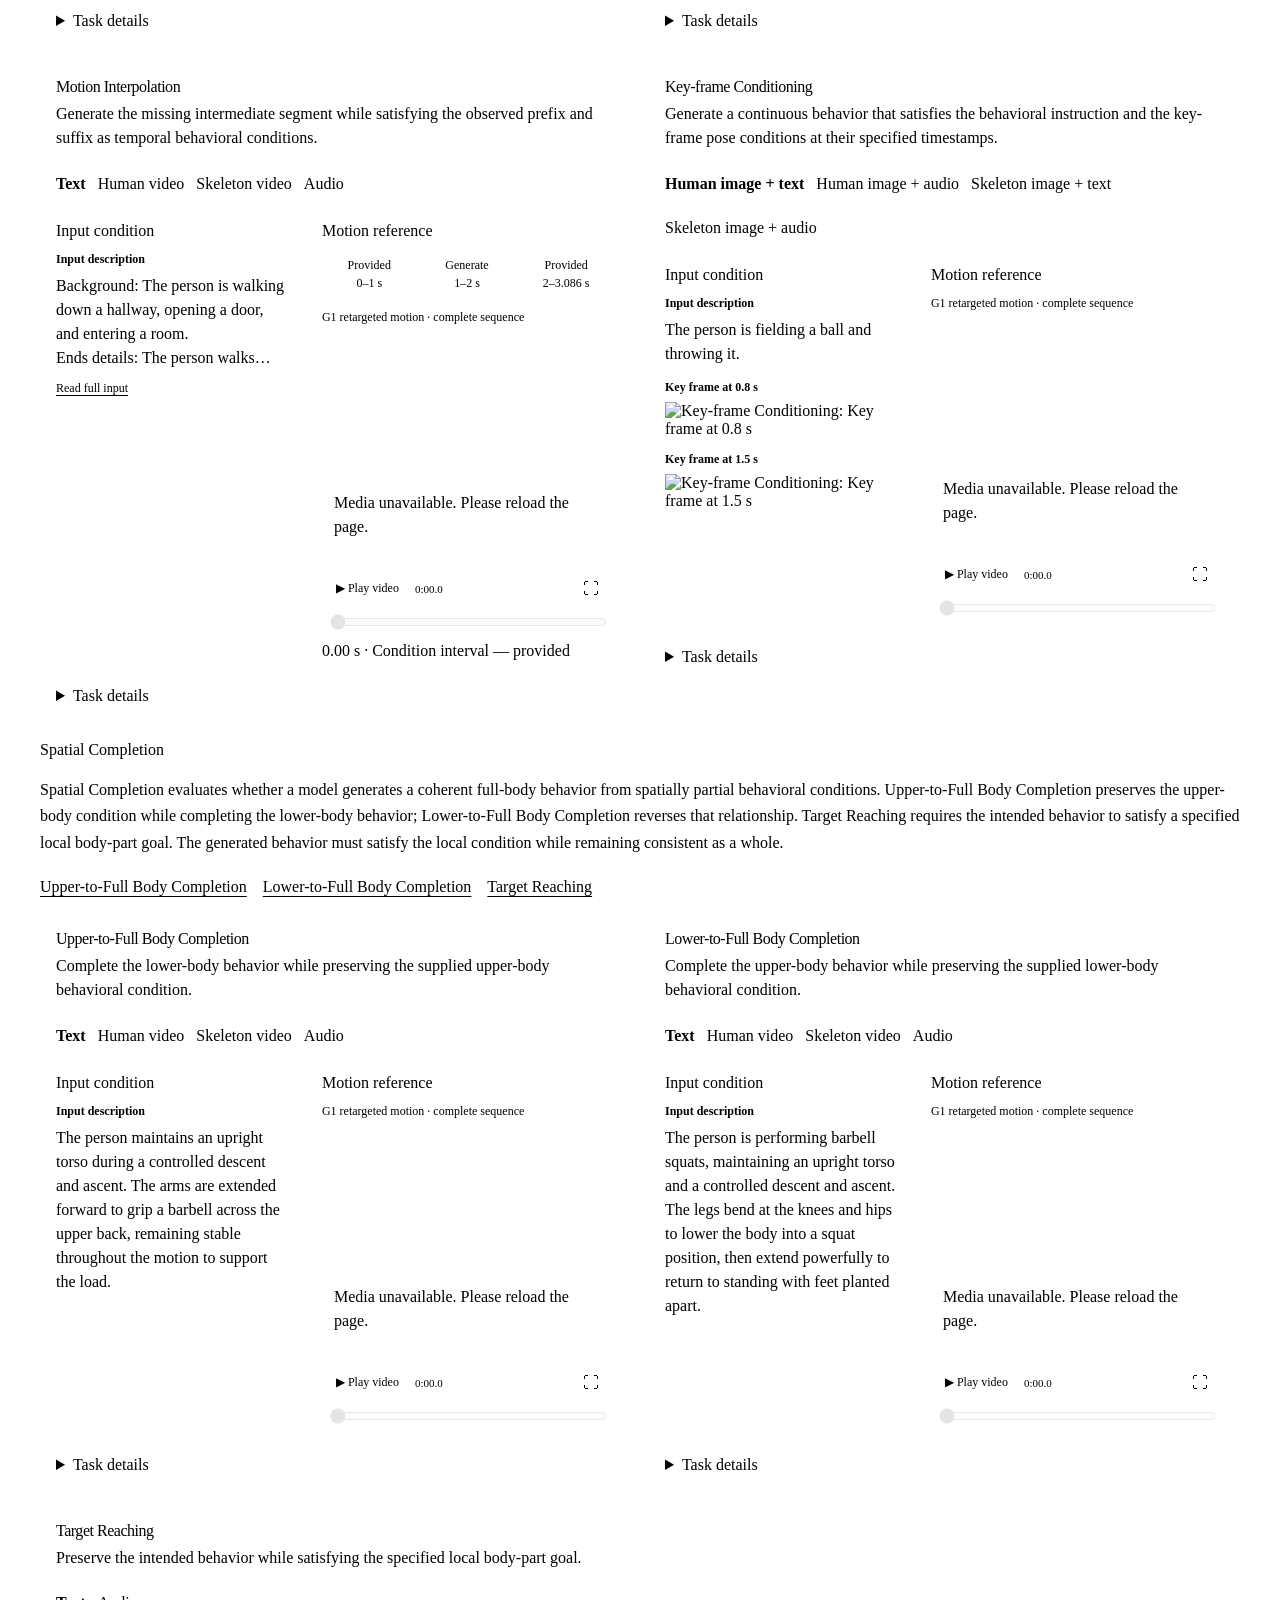
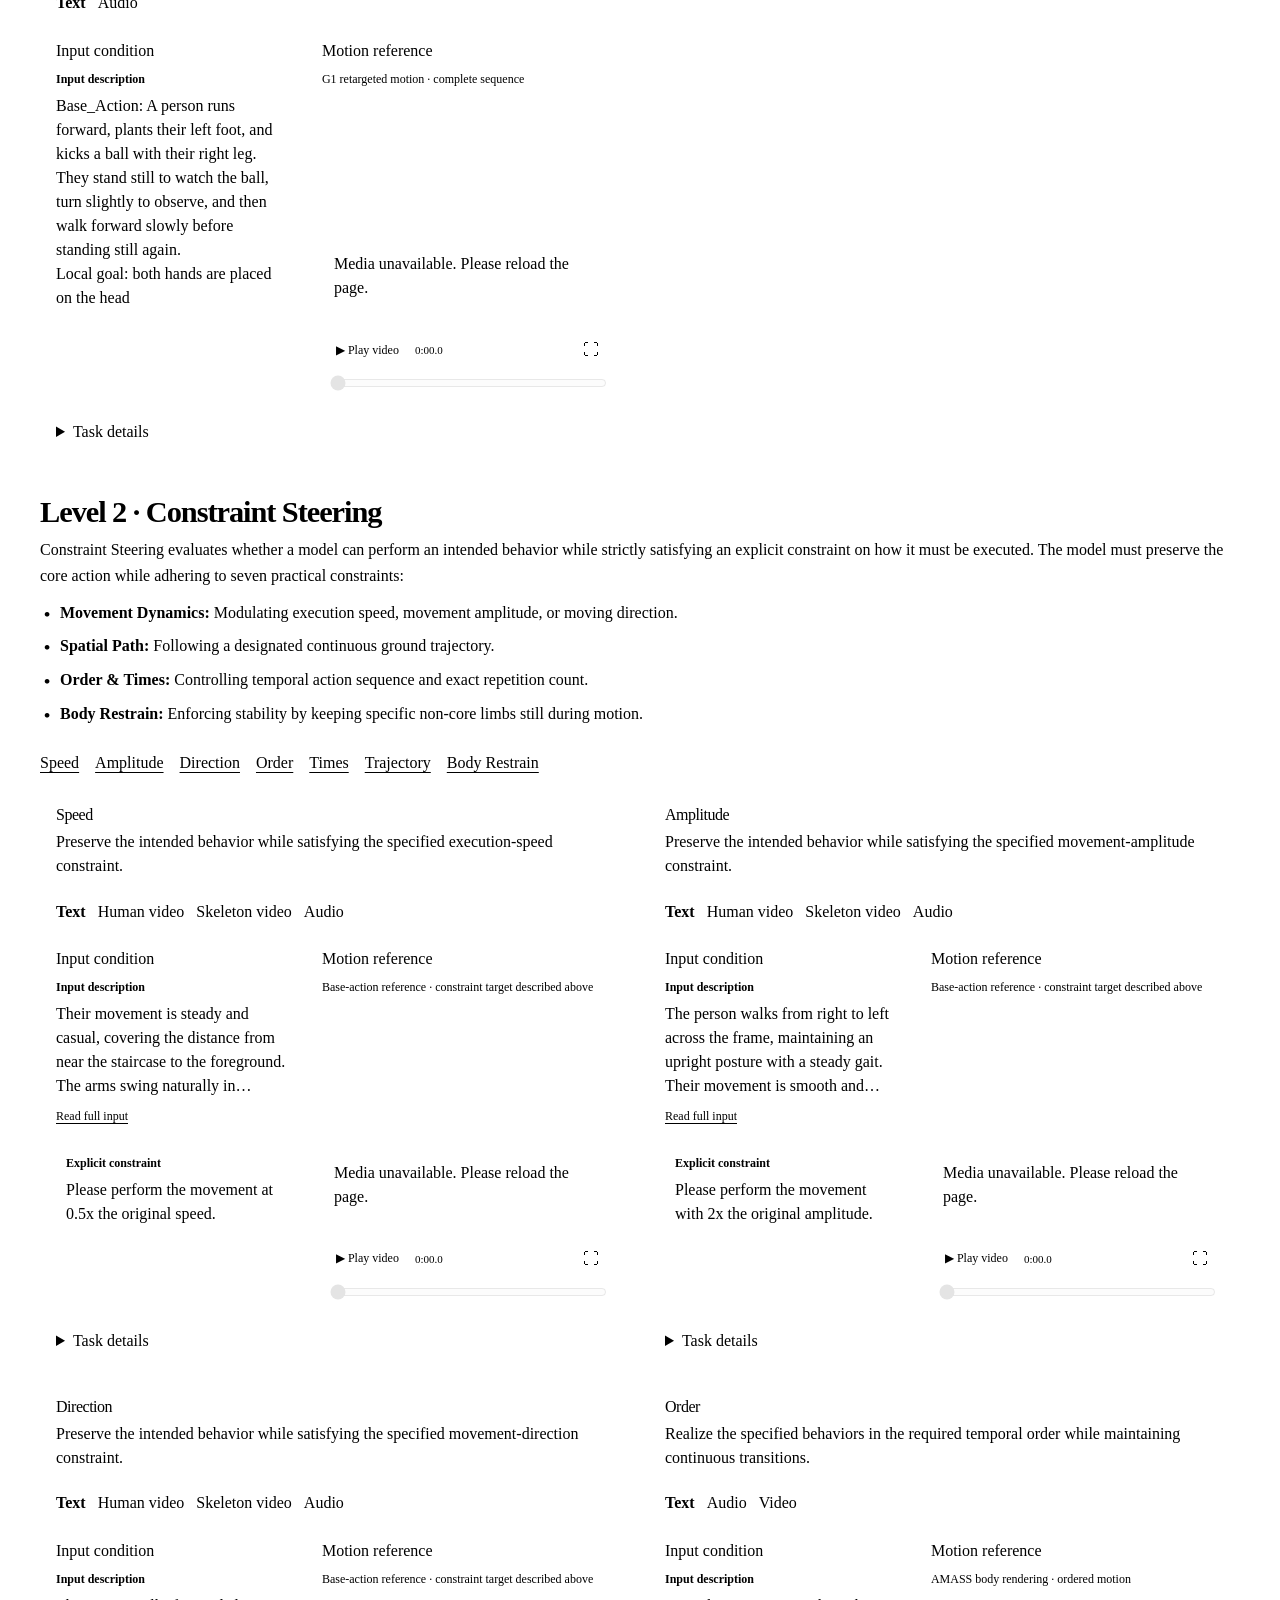
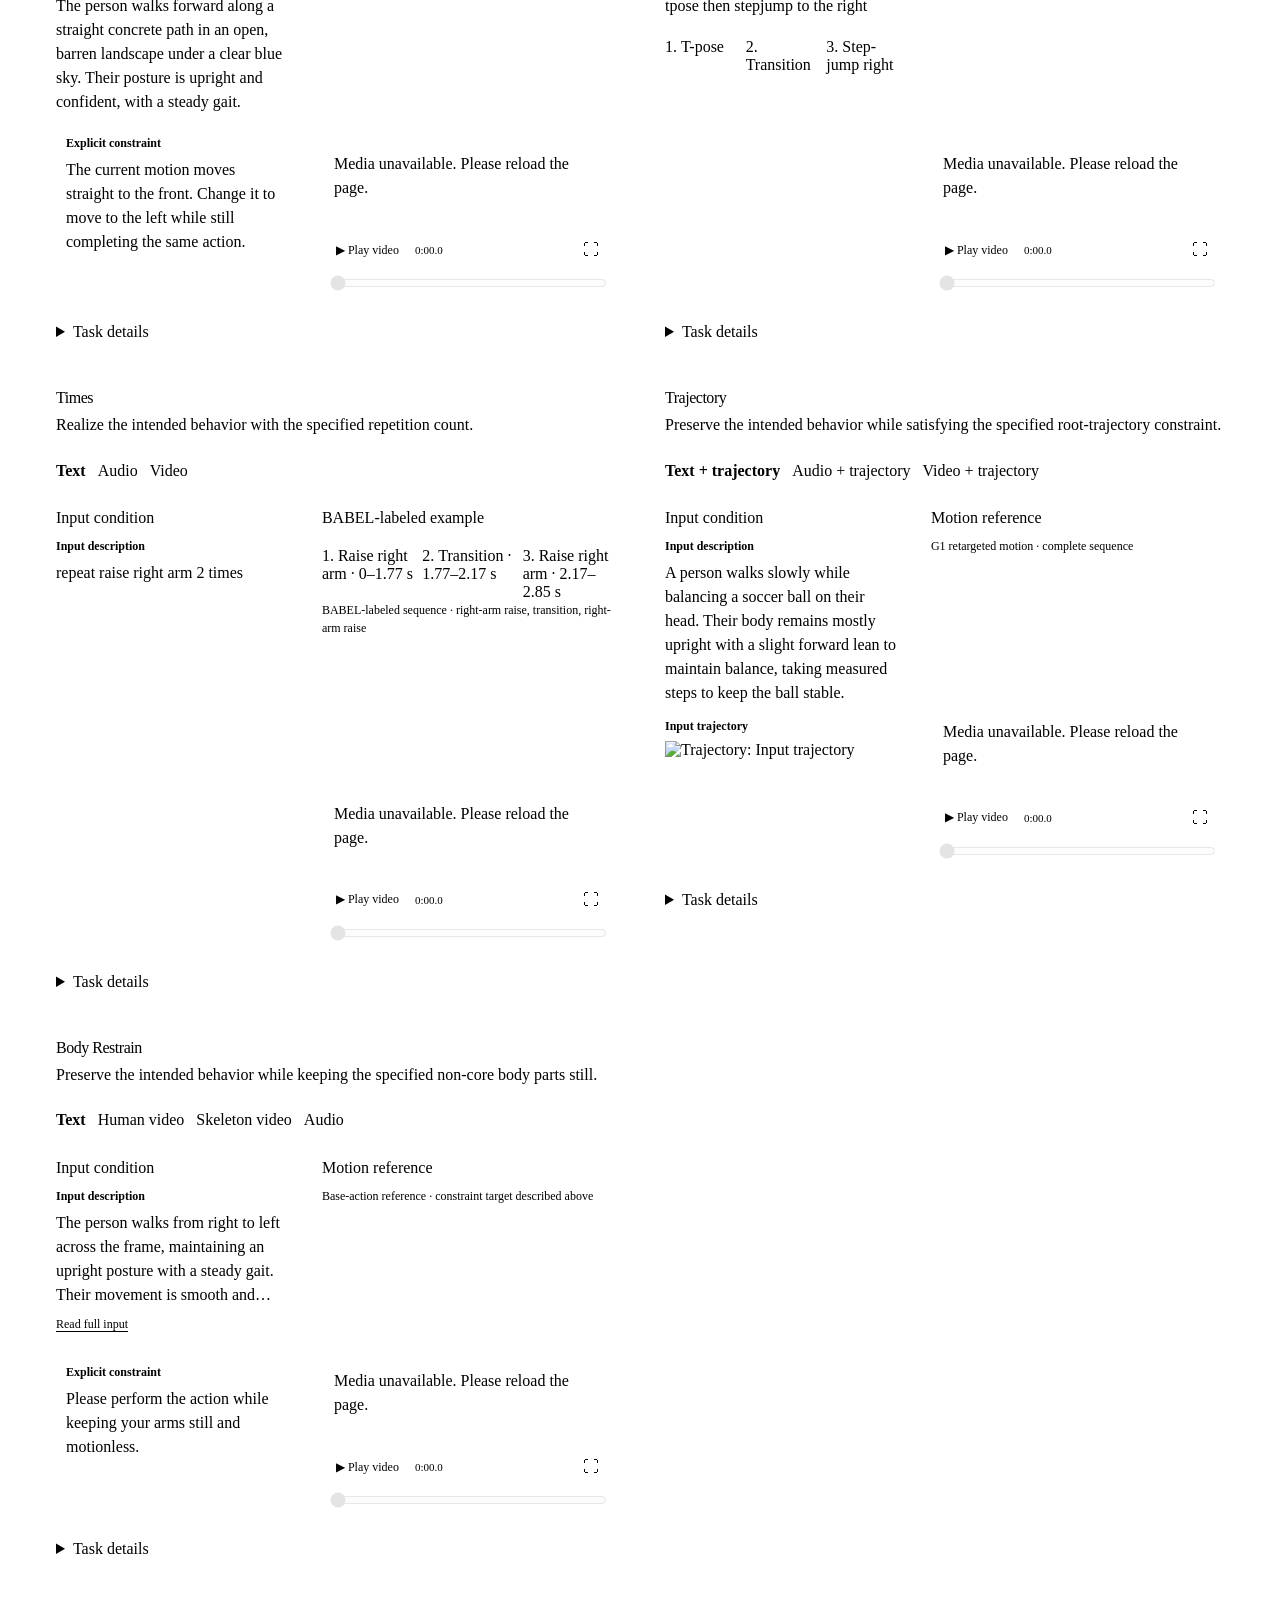
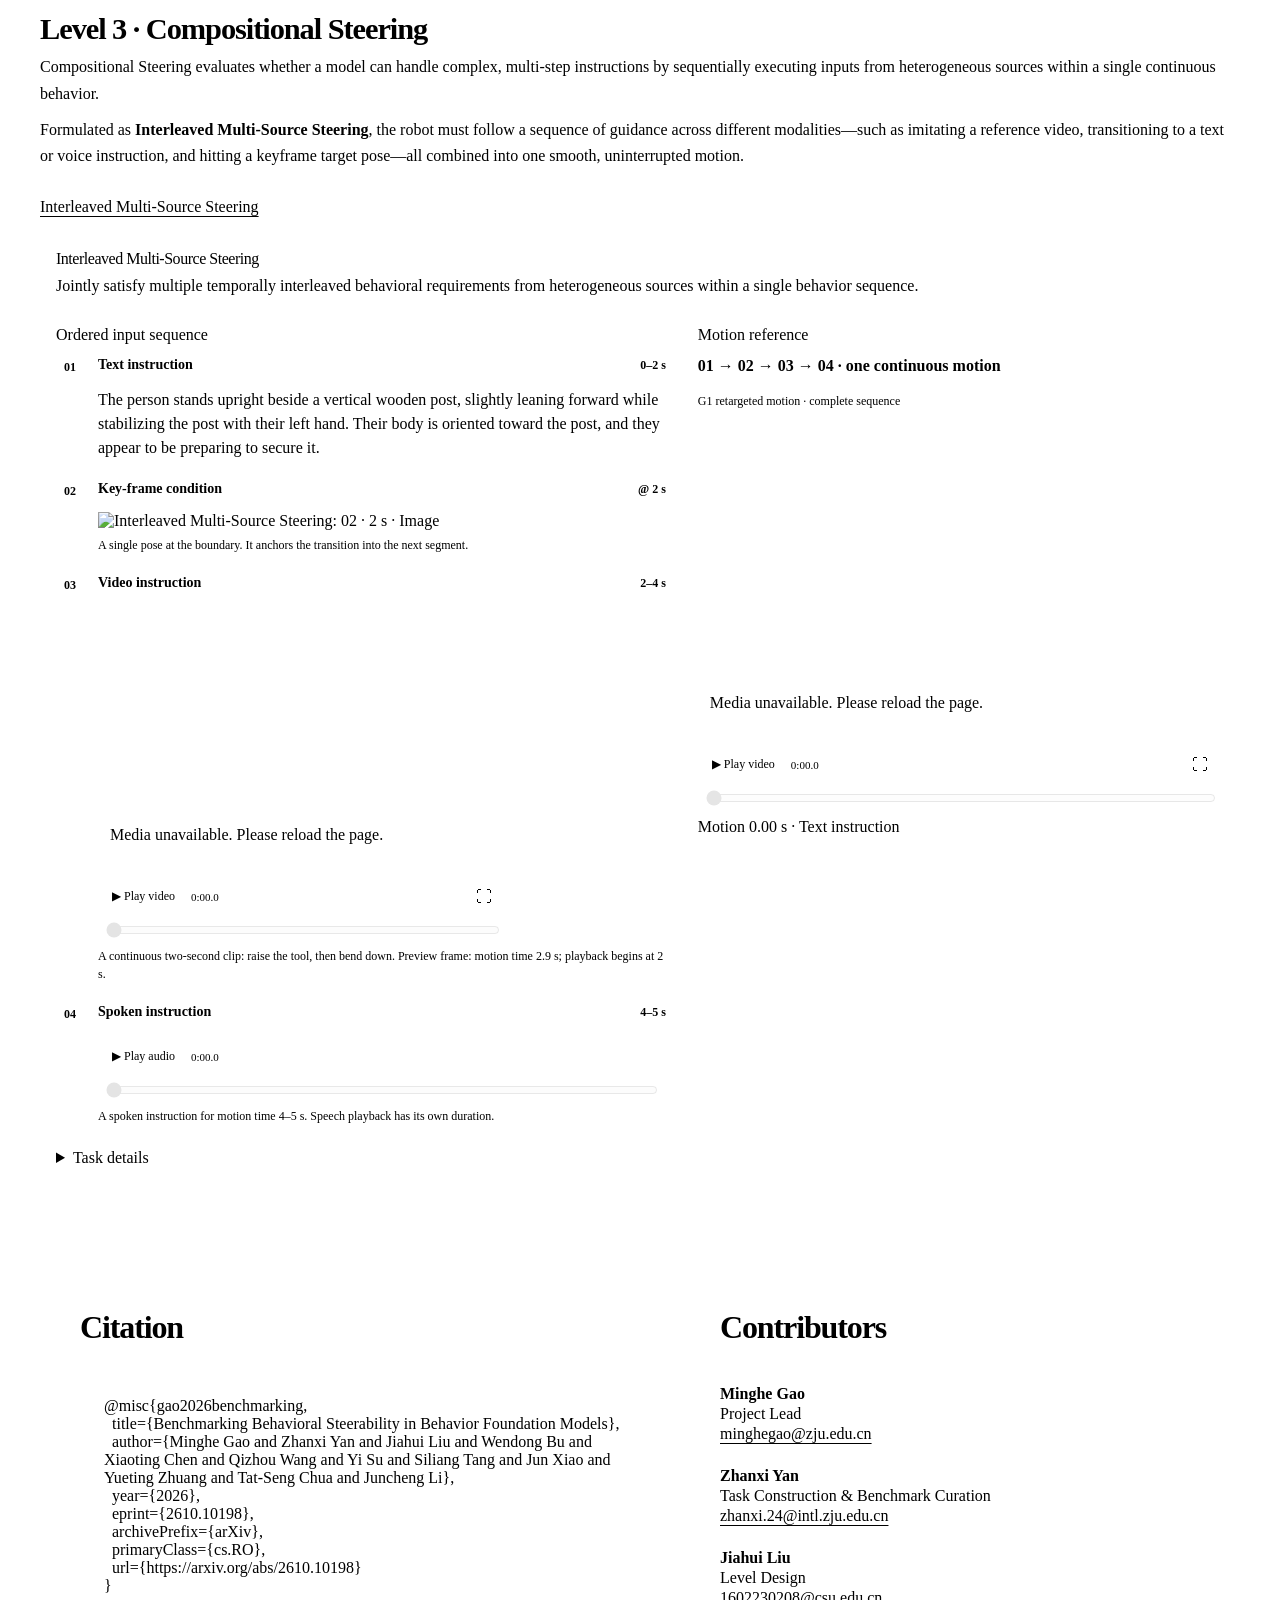
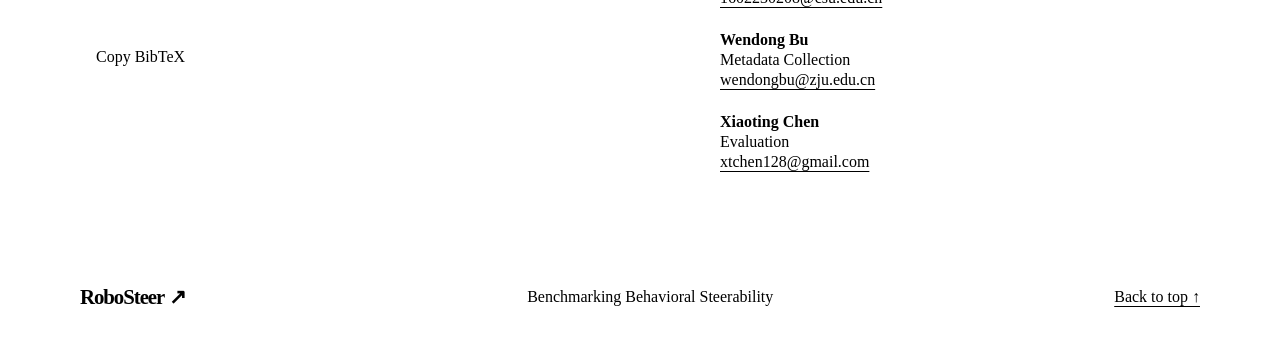
==== commit 23c1b2bd: "Align author affiliations with final arXiv paper" ====
--- a/index.html
+++ b/index.html
@@ -13,7 +13,7 @@
   <link rel="stylesheet" href="assets/fonts/fonts.css">
   <link rel="stylesheet" href="tokens.css">
   <link rel="stylesheet" href="styles.css?v=paper-authors-20261008">
-  <script src="site-content.js?v=paper-authors-20261008" defer></script>
+  <script src="site-content.js?v=paper-authors-final-20261008" defer></script>
   <script src="script.js?v=paper-authors-20261008" defer></script>
   <script src="evaluation-config.js?v=official-examples-20261008" defer></script>
   <script src="evaluation-service.js?v=official-examples-20261008" defer></script>
@@ -38,7 +38,7 @@
         <h2 id="paper-title">Benchmarking Behavioral Steerability<br class="desktop-break"> in Behavior Foundation Models</h2>
         <p class="authors" id="authors">Authors to be announced</p>
         <p class="team" id="team">Team and affiliations to be announced</p>
-        <p class="author-notes">* Equal contribution · † Corresponding author</p>
+        <p class="author-notes">* Work done in Joint Laboratory of Embodied Intelligence, ZJU &amp; Unitree Robotics.<br>† Corresponding author.</p>
         <nav class="resource-links" aria-label="Project resources" id="resource-links"></nav>
       </div>
     </section>
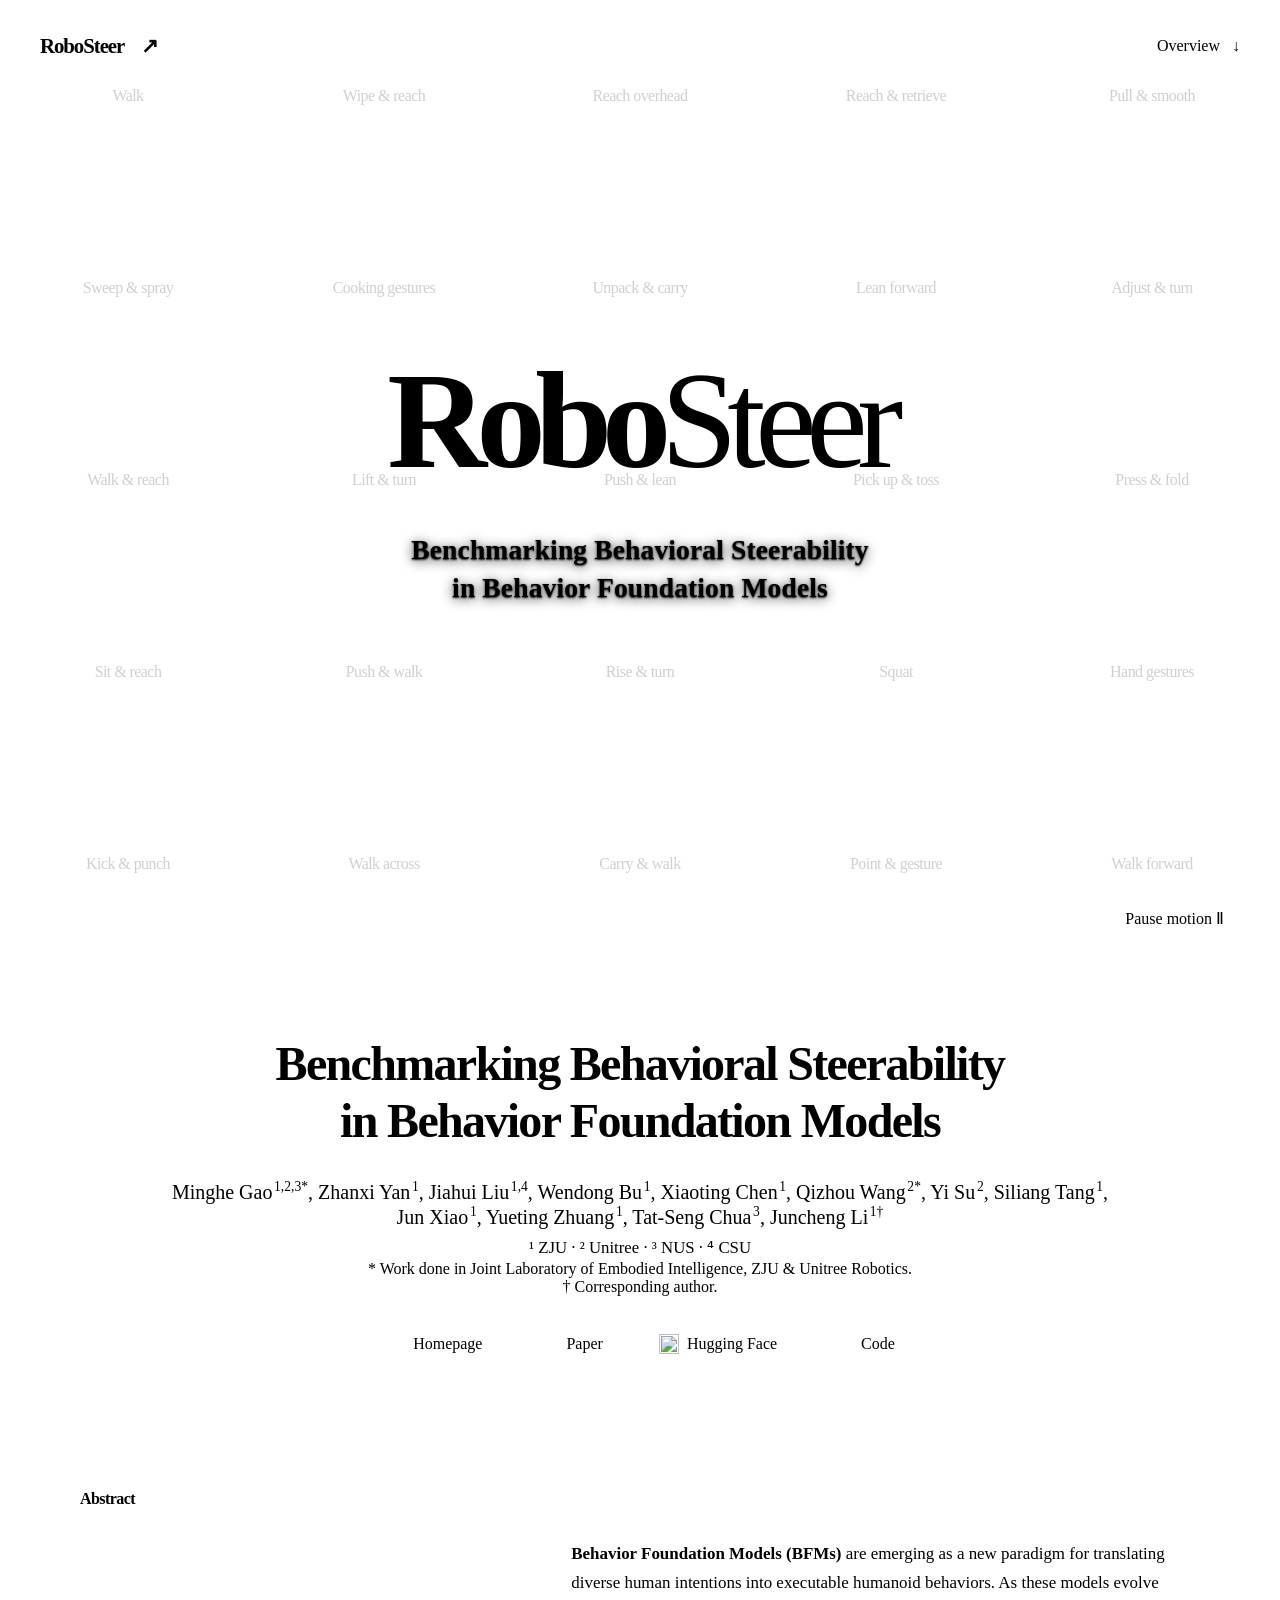
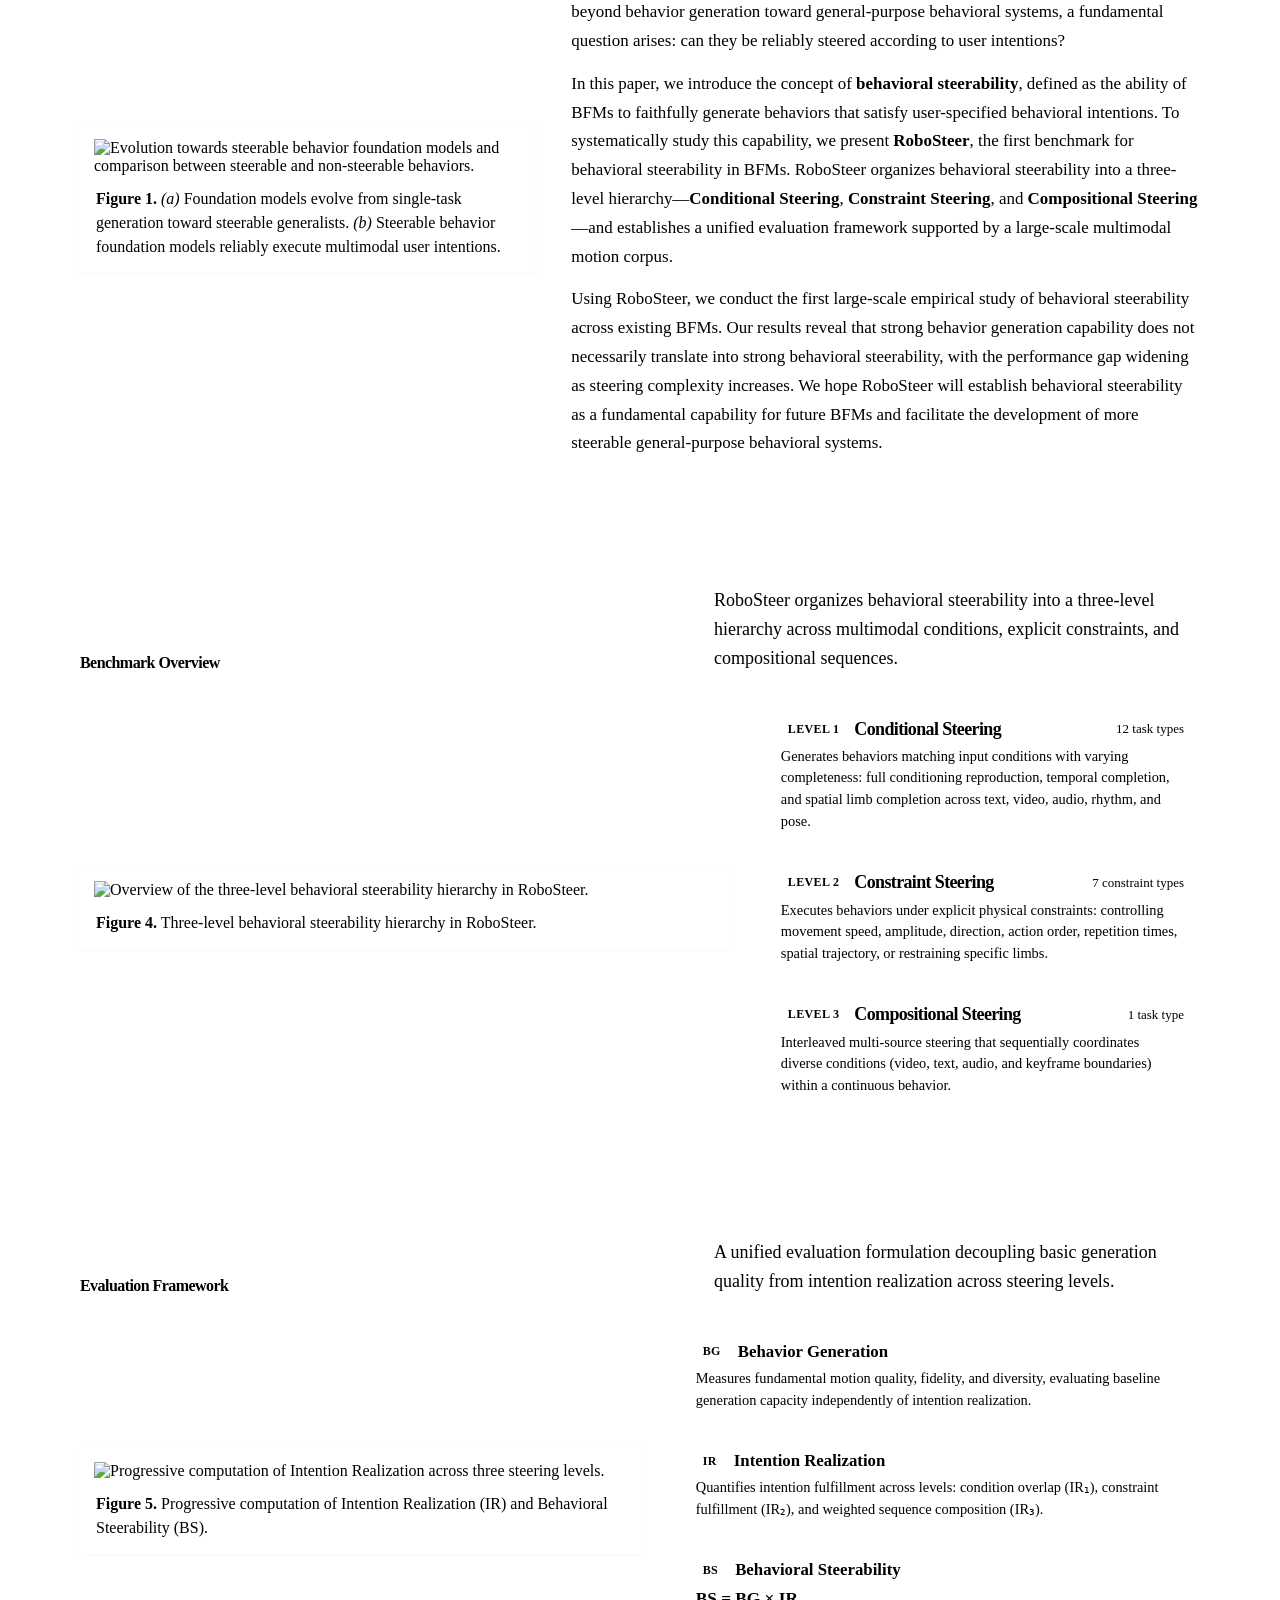
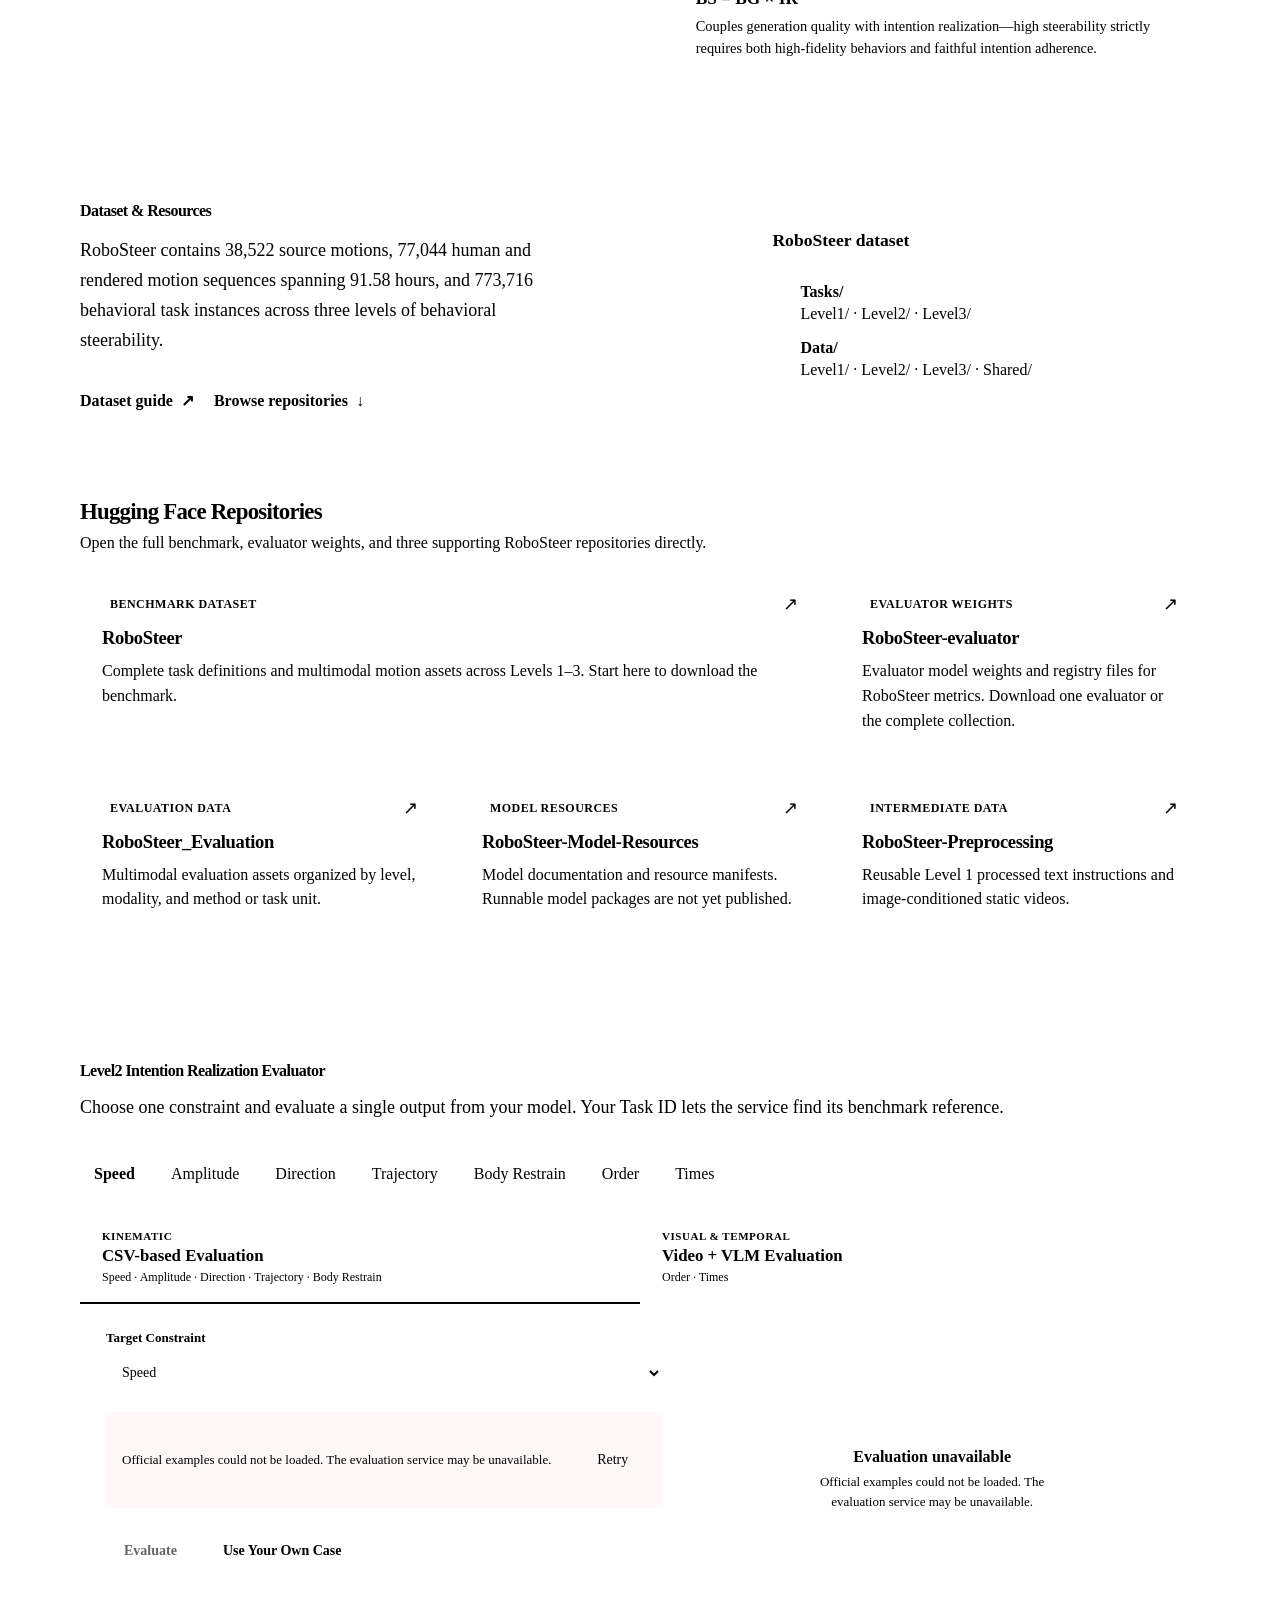
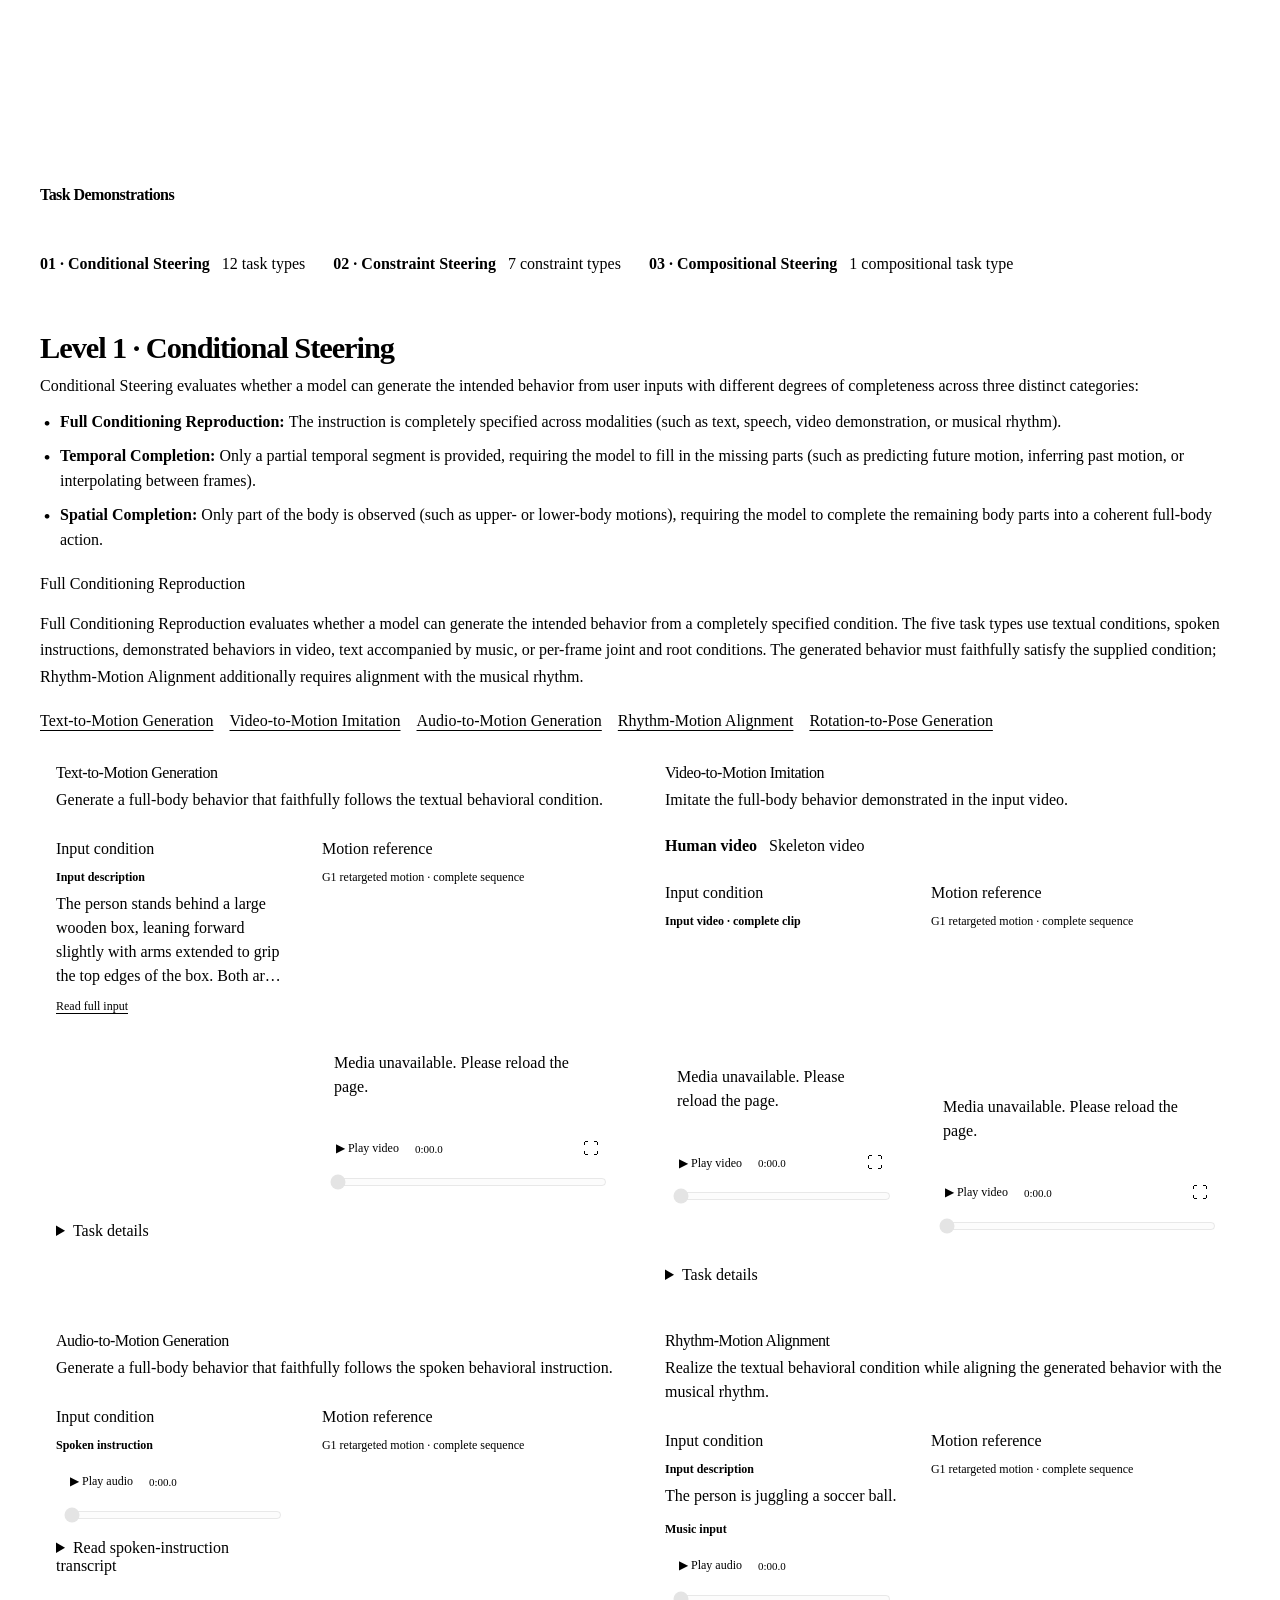
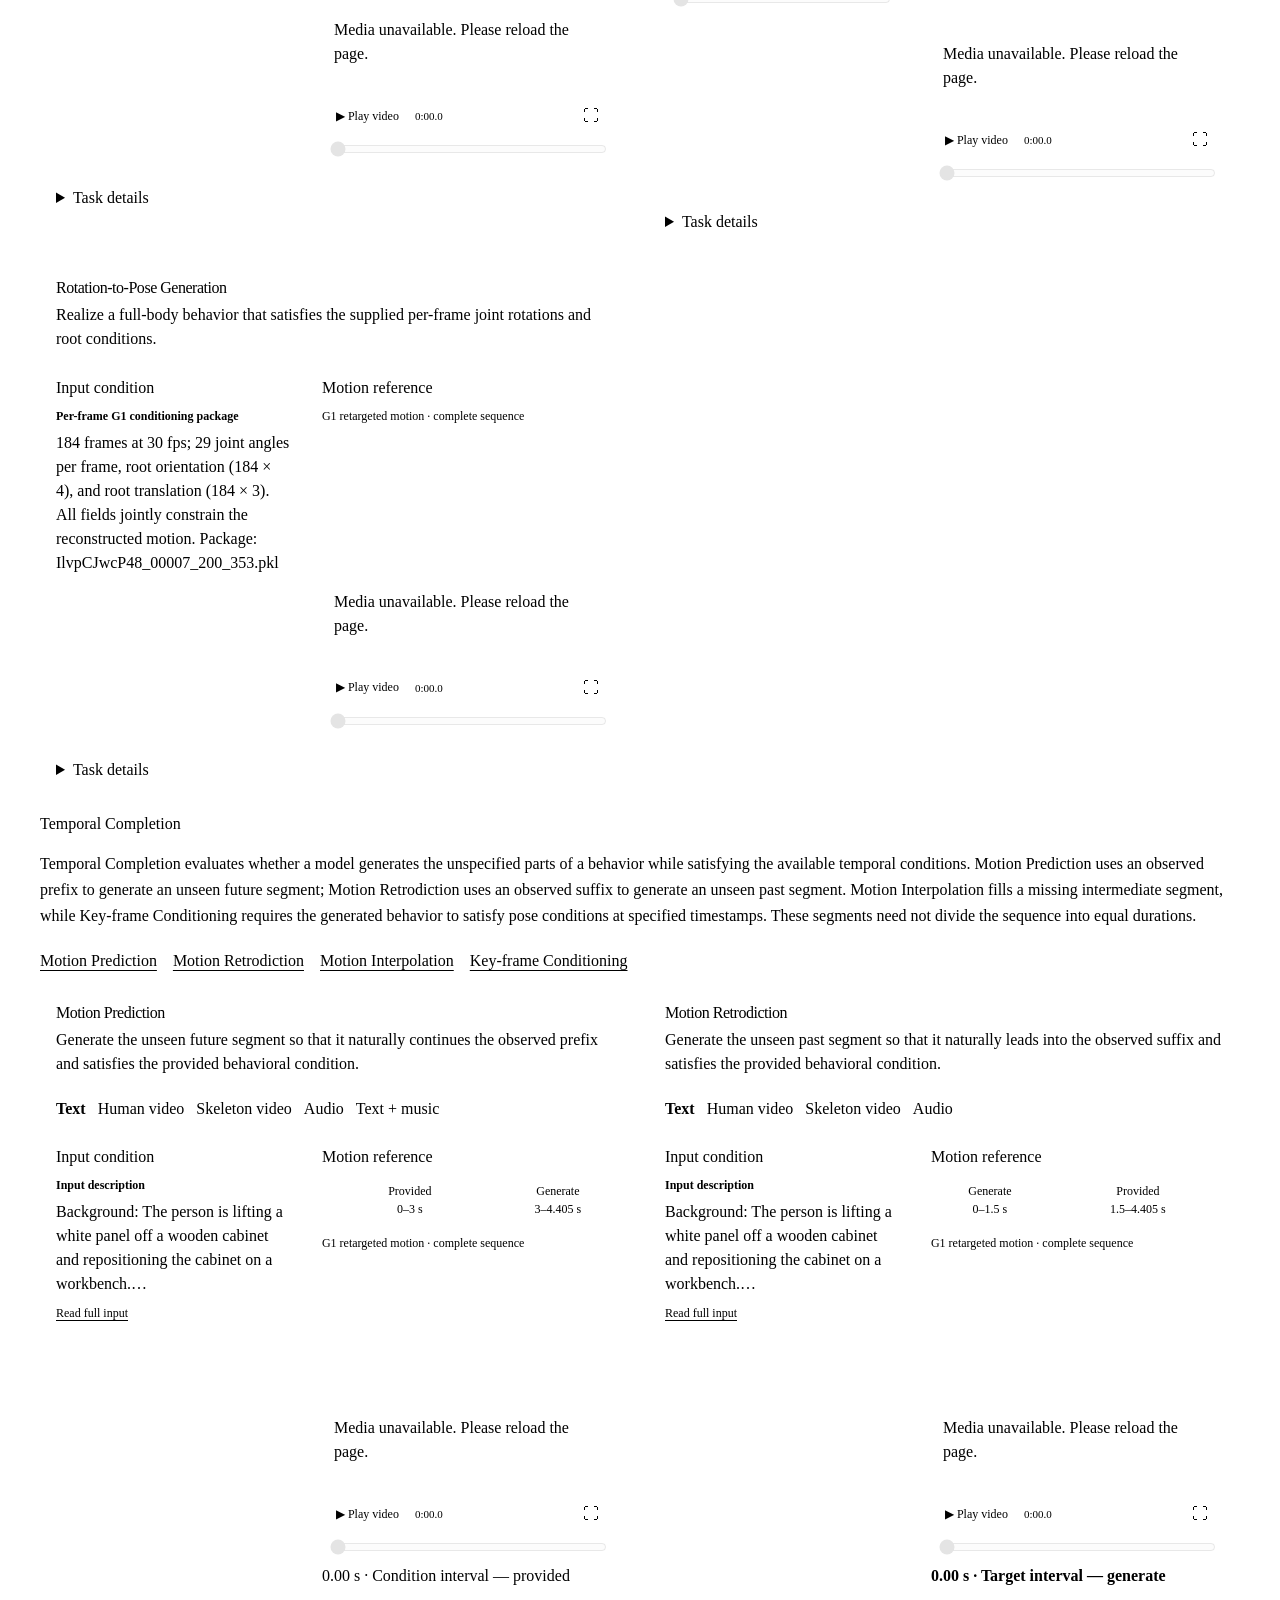
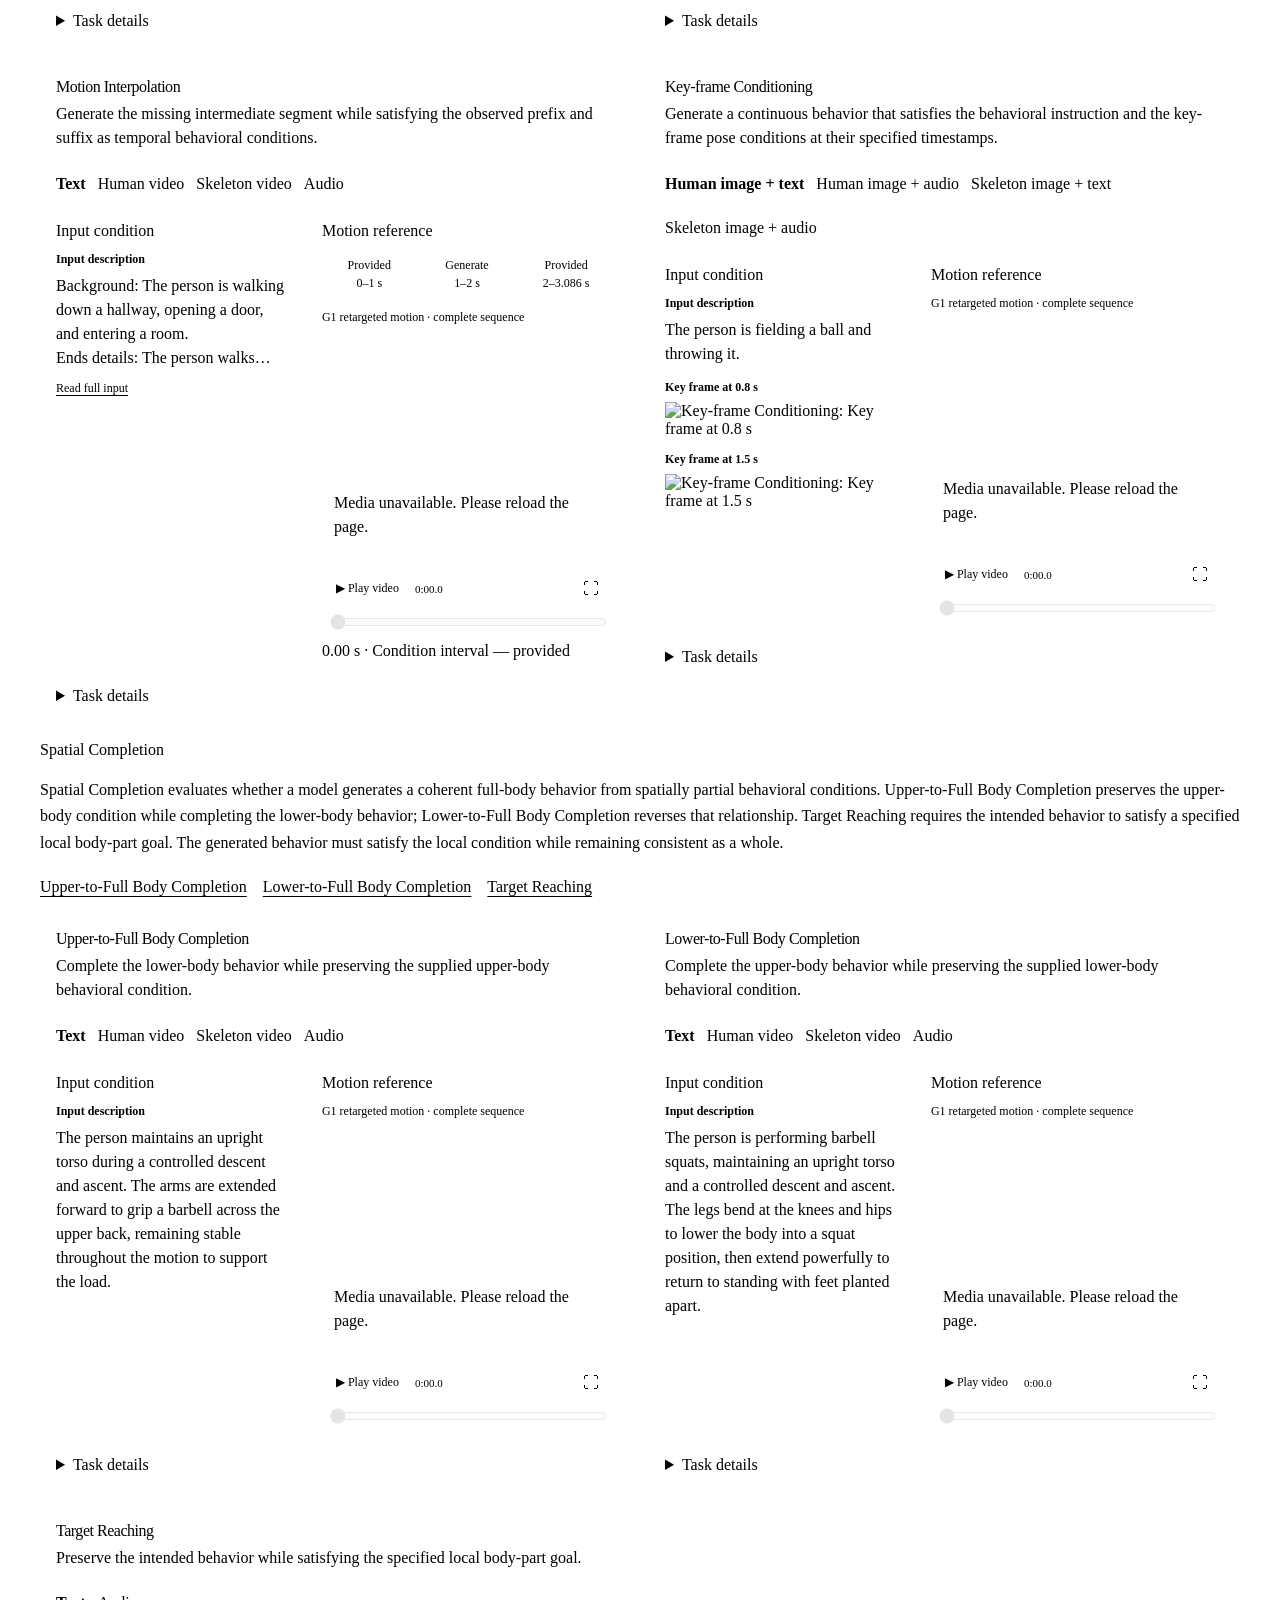
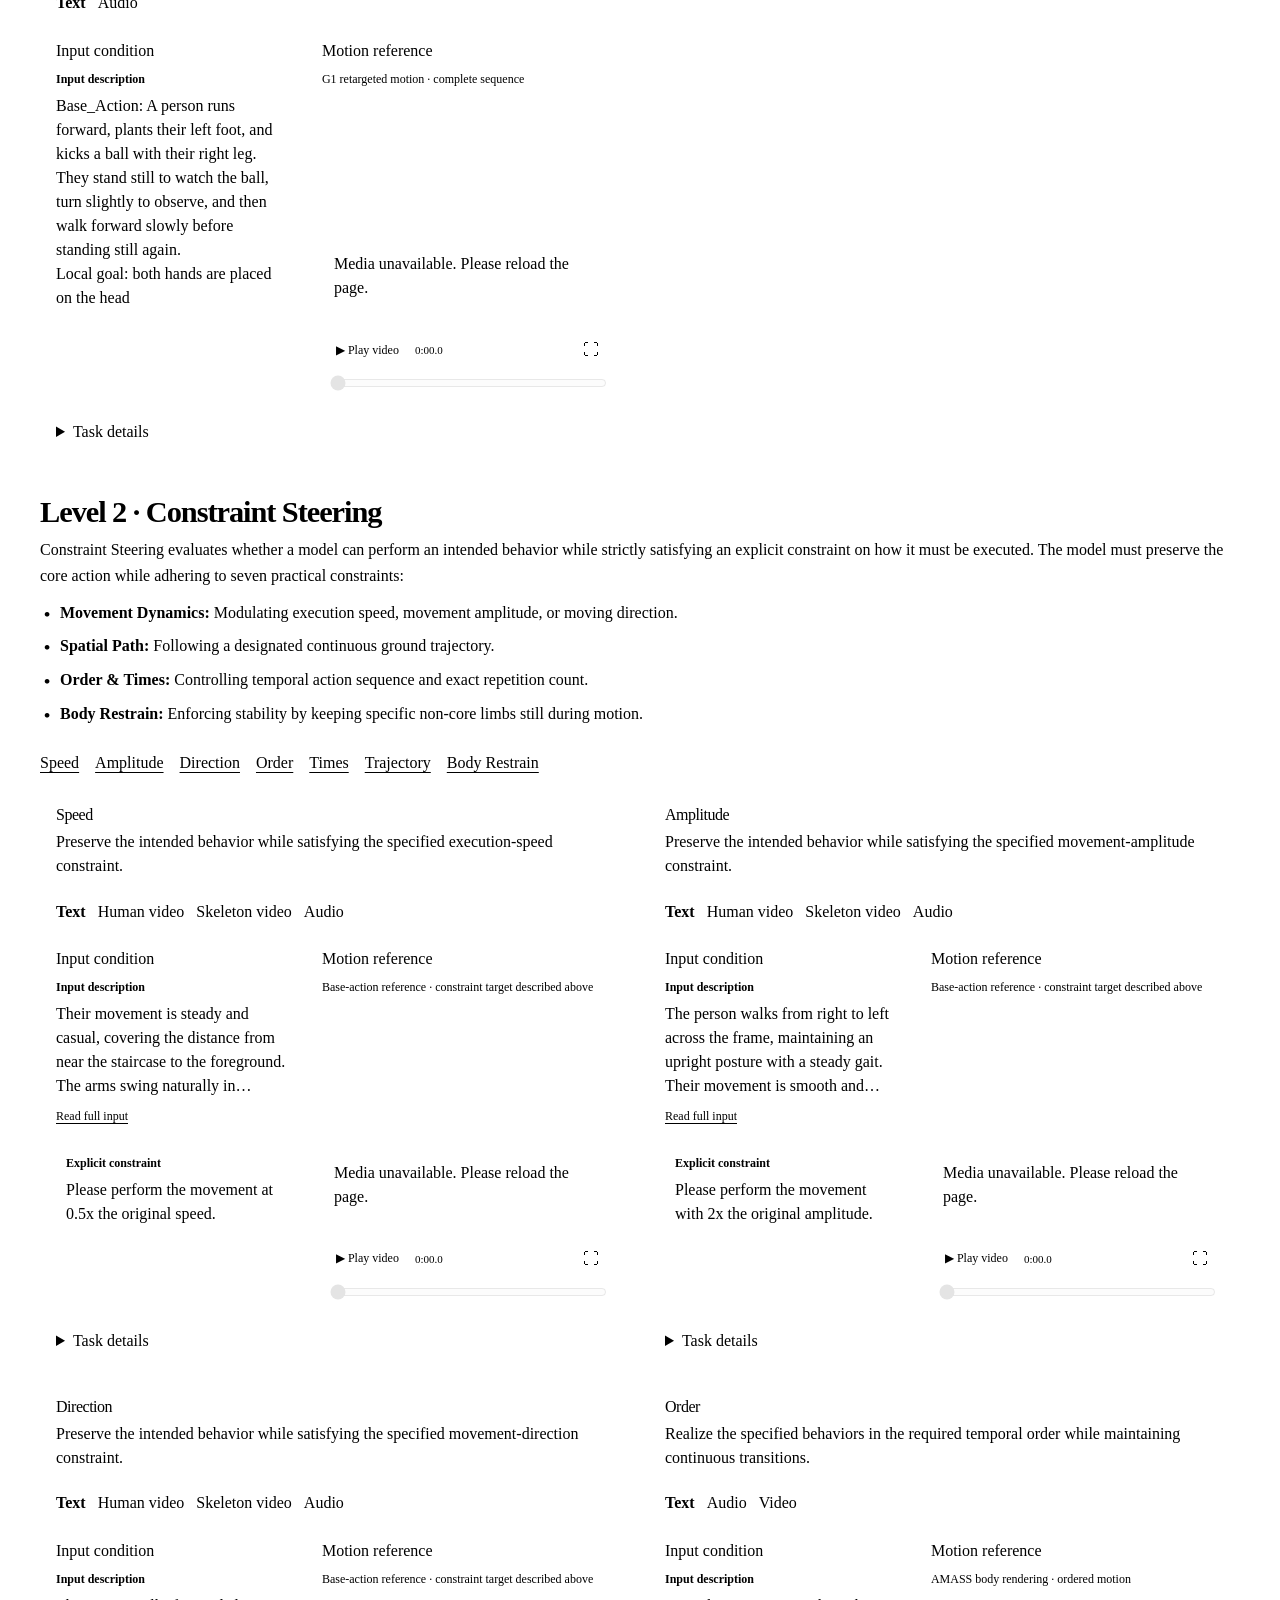
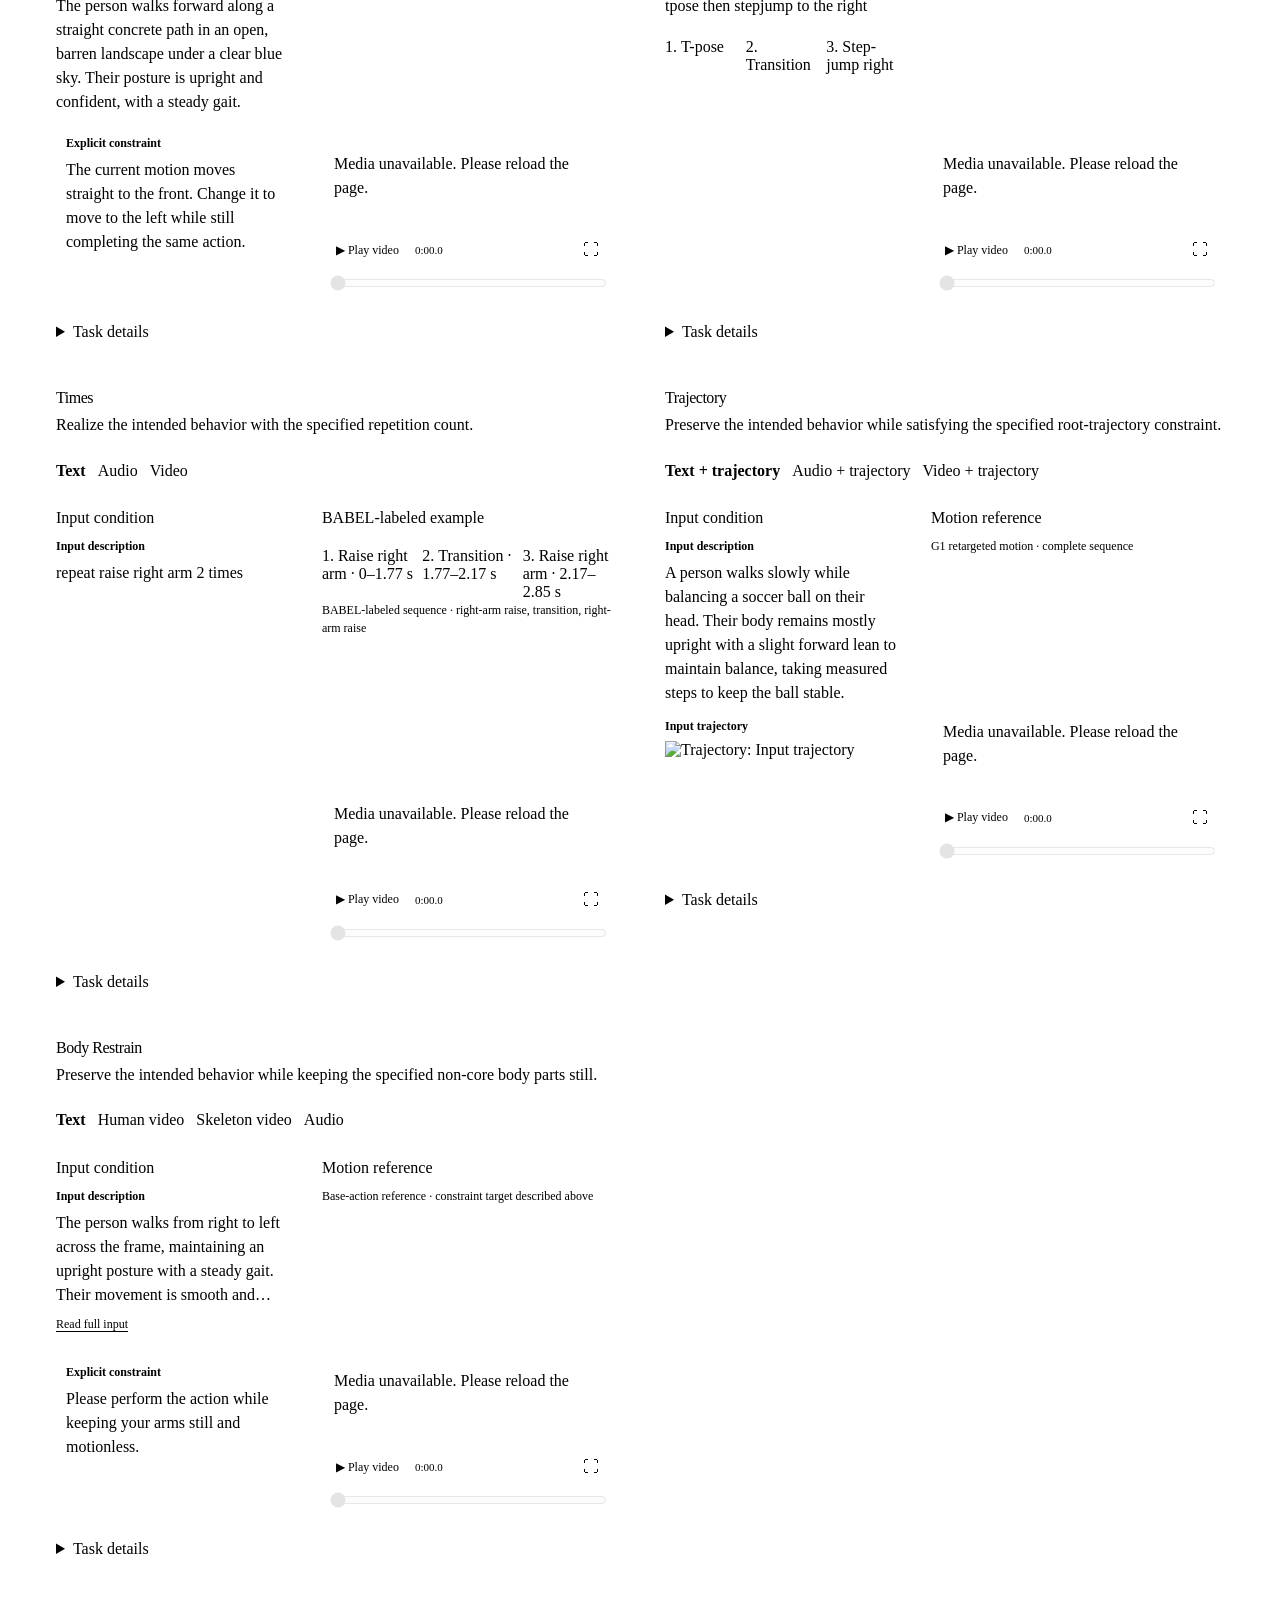
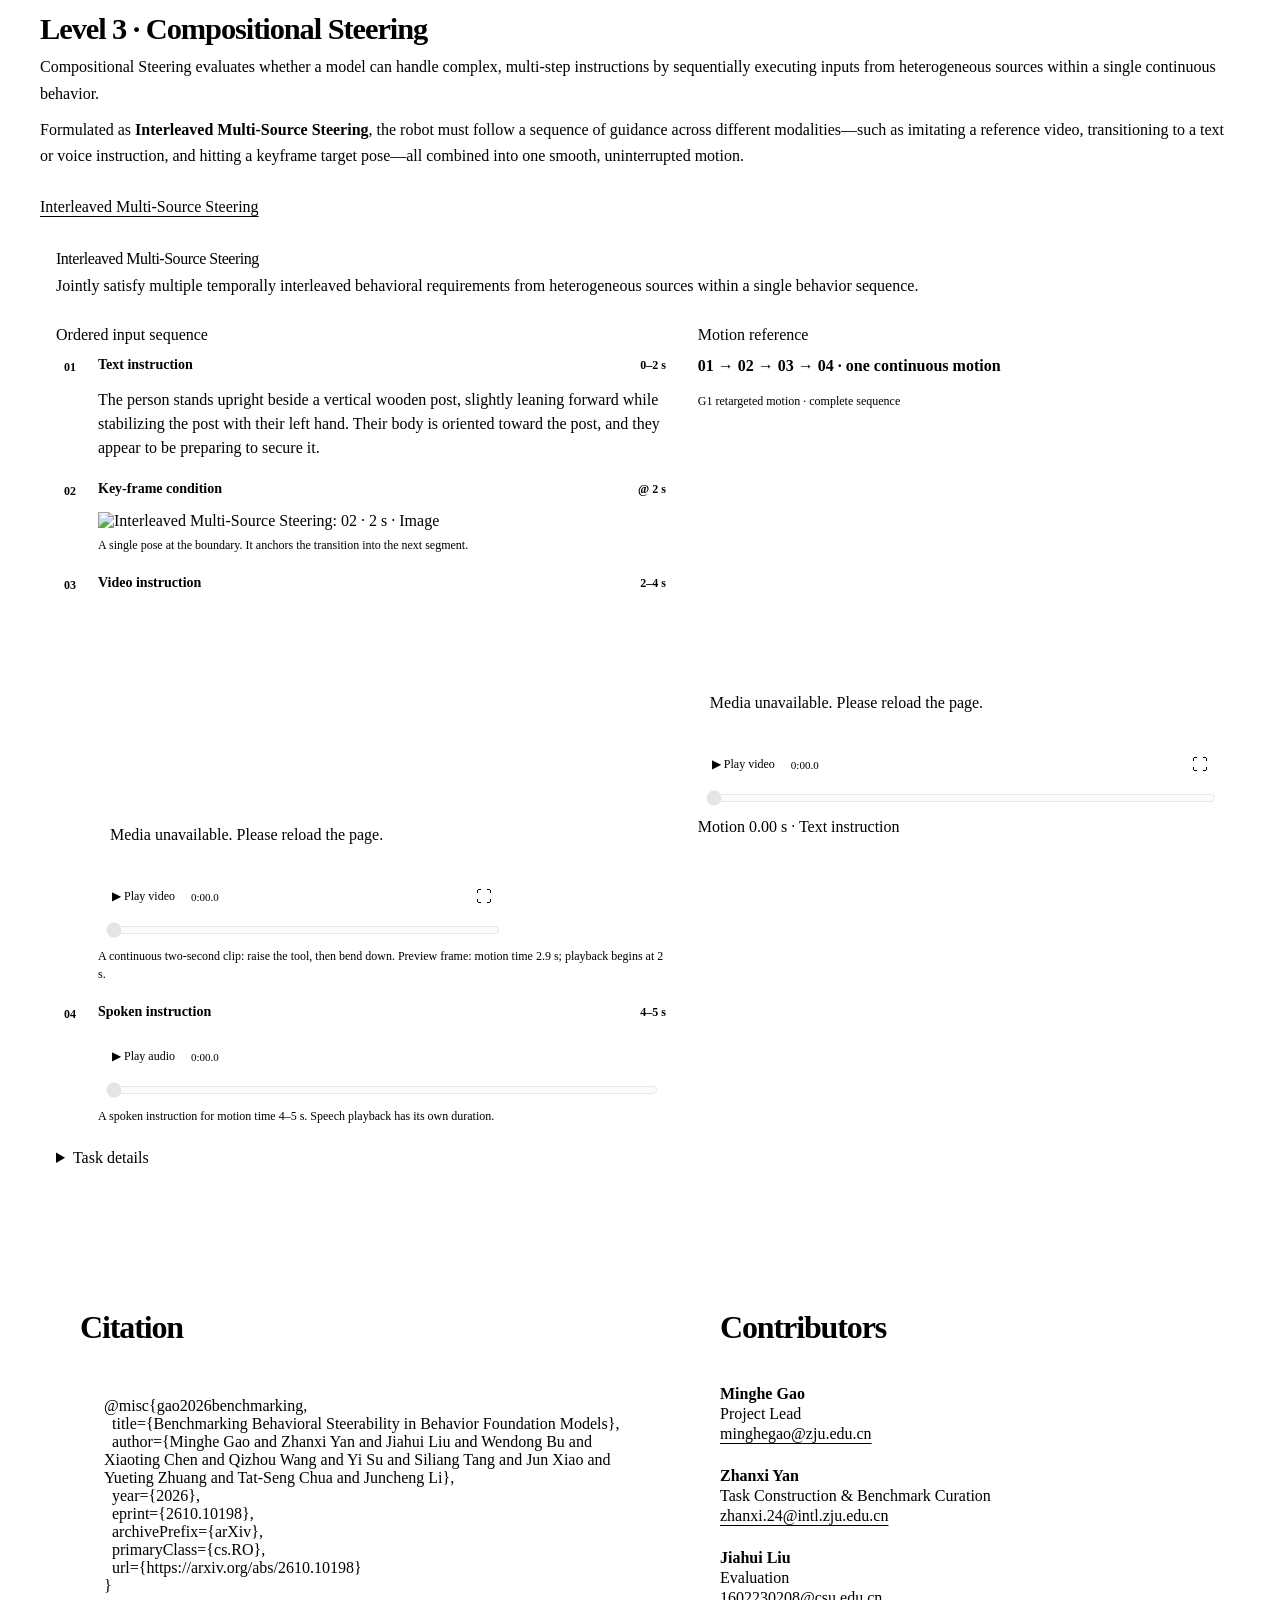
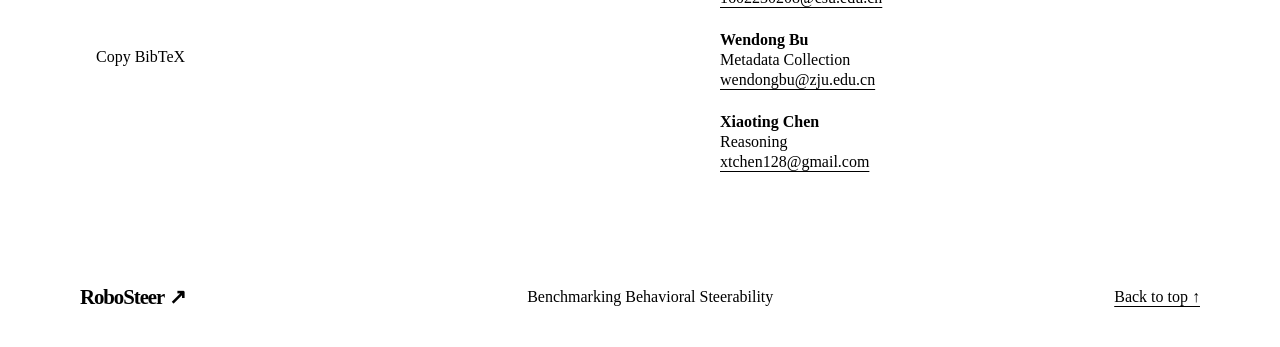
==== commit 613c55af: "Add icons to homepage resource links" ====
--- a/index.html
+++ b/index.html
@@ -14,7 +14,7 @@
   <link rel="stylesheet" href="tokens.css">
   <link rel="stylesheet" href="styles.css?v=paper-authors-20261008">
   <script src="site-content.js?v=paper-authors-final-20261008" defer></script>
-  <script src="script.js?v=paper-authors-20261008" defer></script>
+  <script src="script.js?v=resource-icons-20261008" defer></script>
   <script src="evaluation-config.js?v=official-examples-20261008" defer></script>
   <script src="evaluation-service.js?v=official-examples-20261008" defer></script>
   <script src="evaluation-ui.js?v=official-examples-20261008" defer></script>
